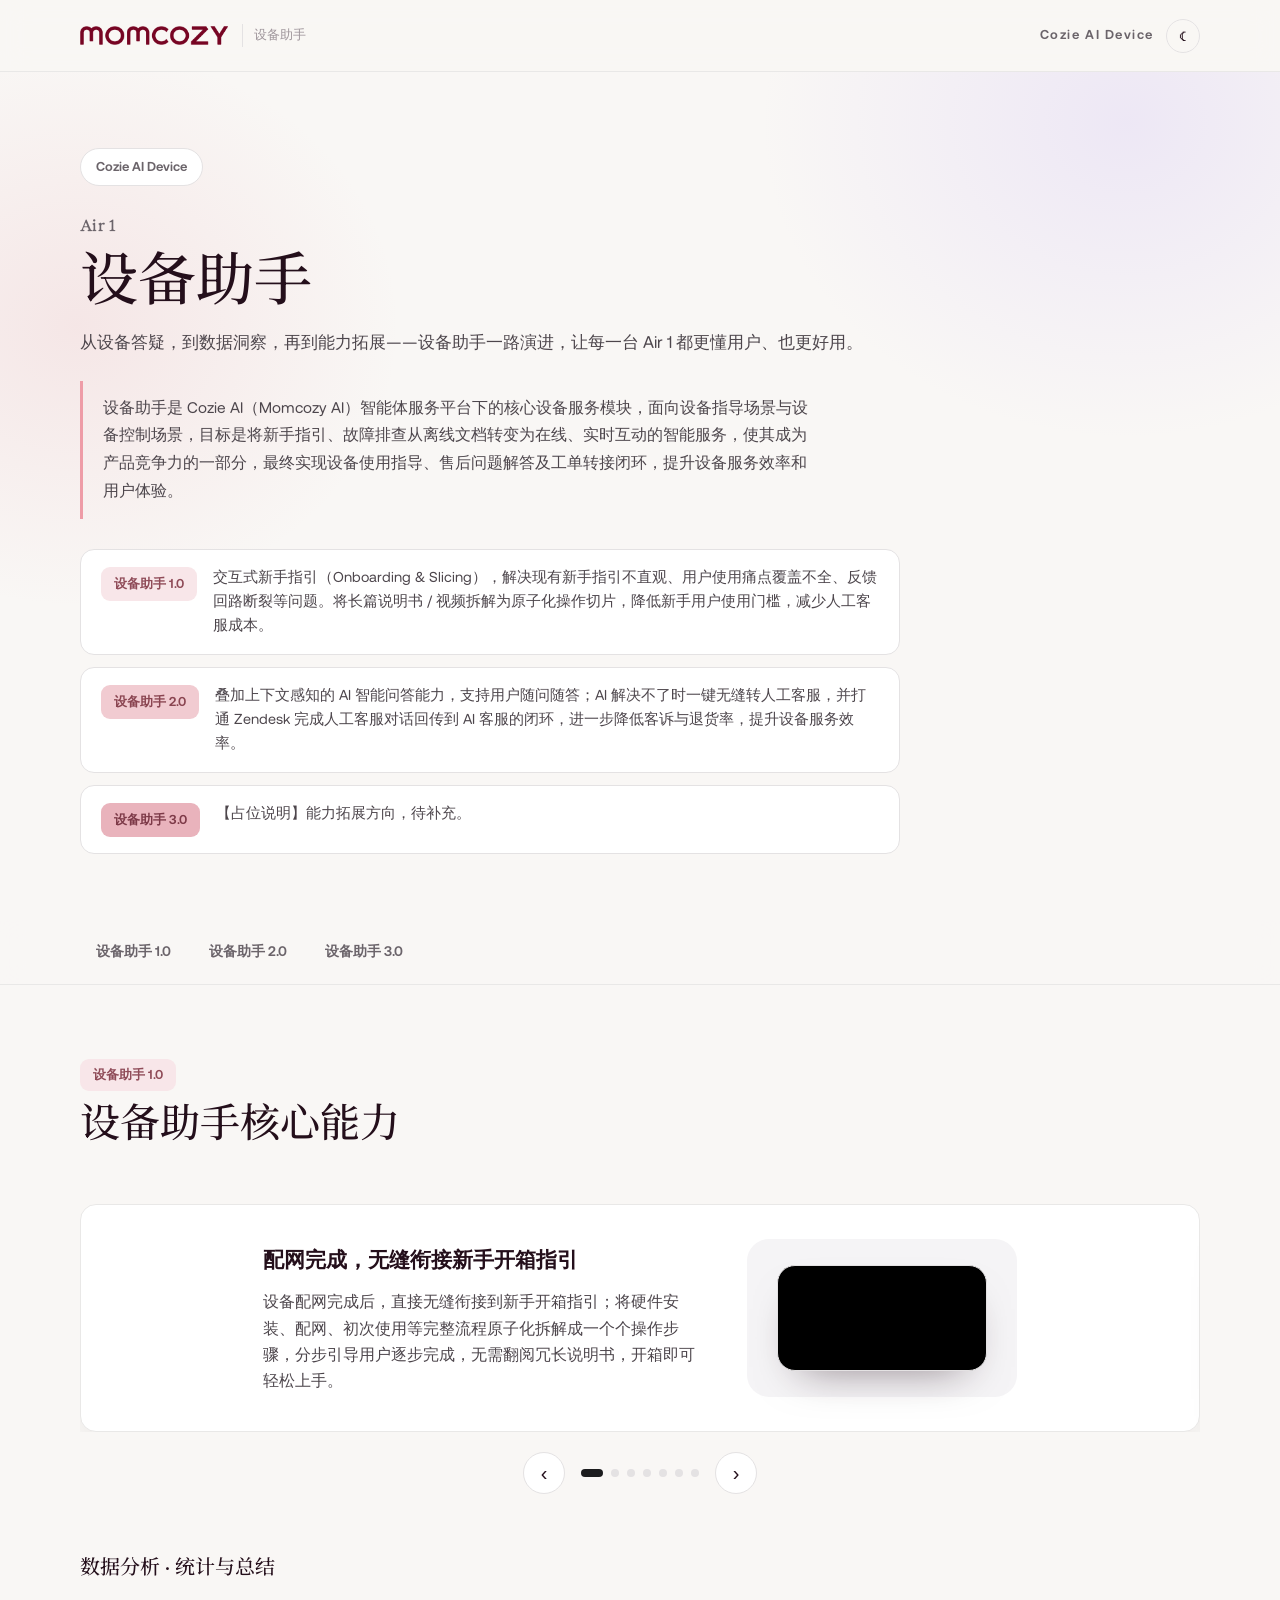
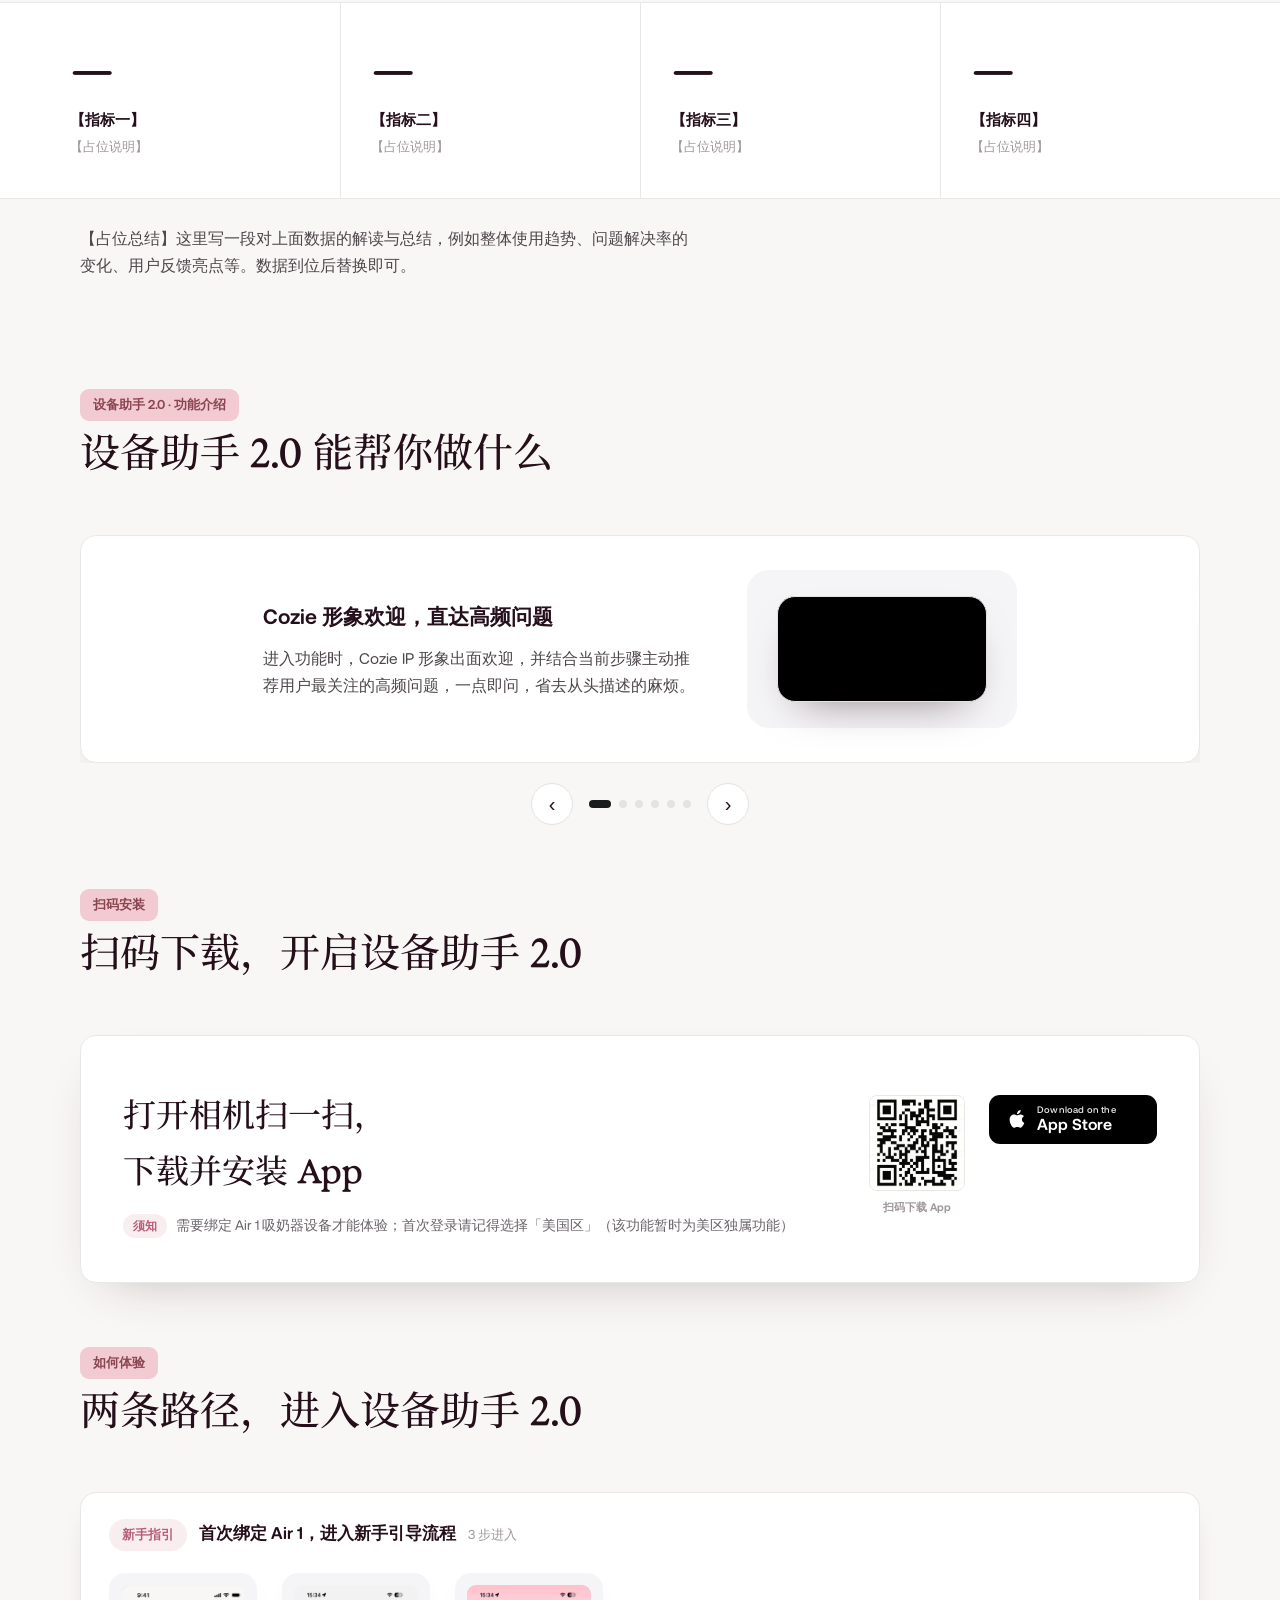
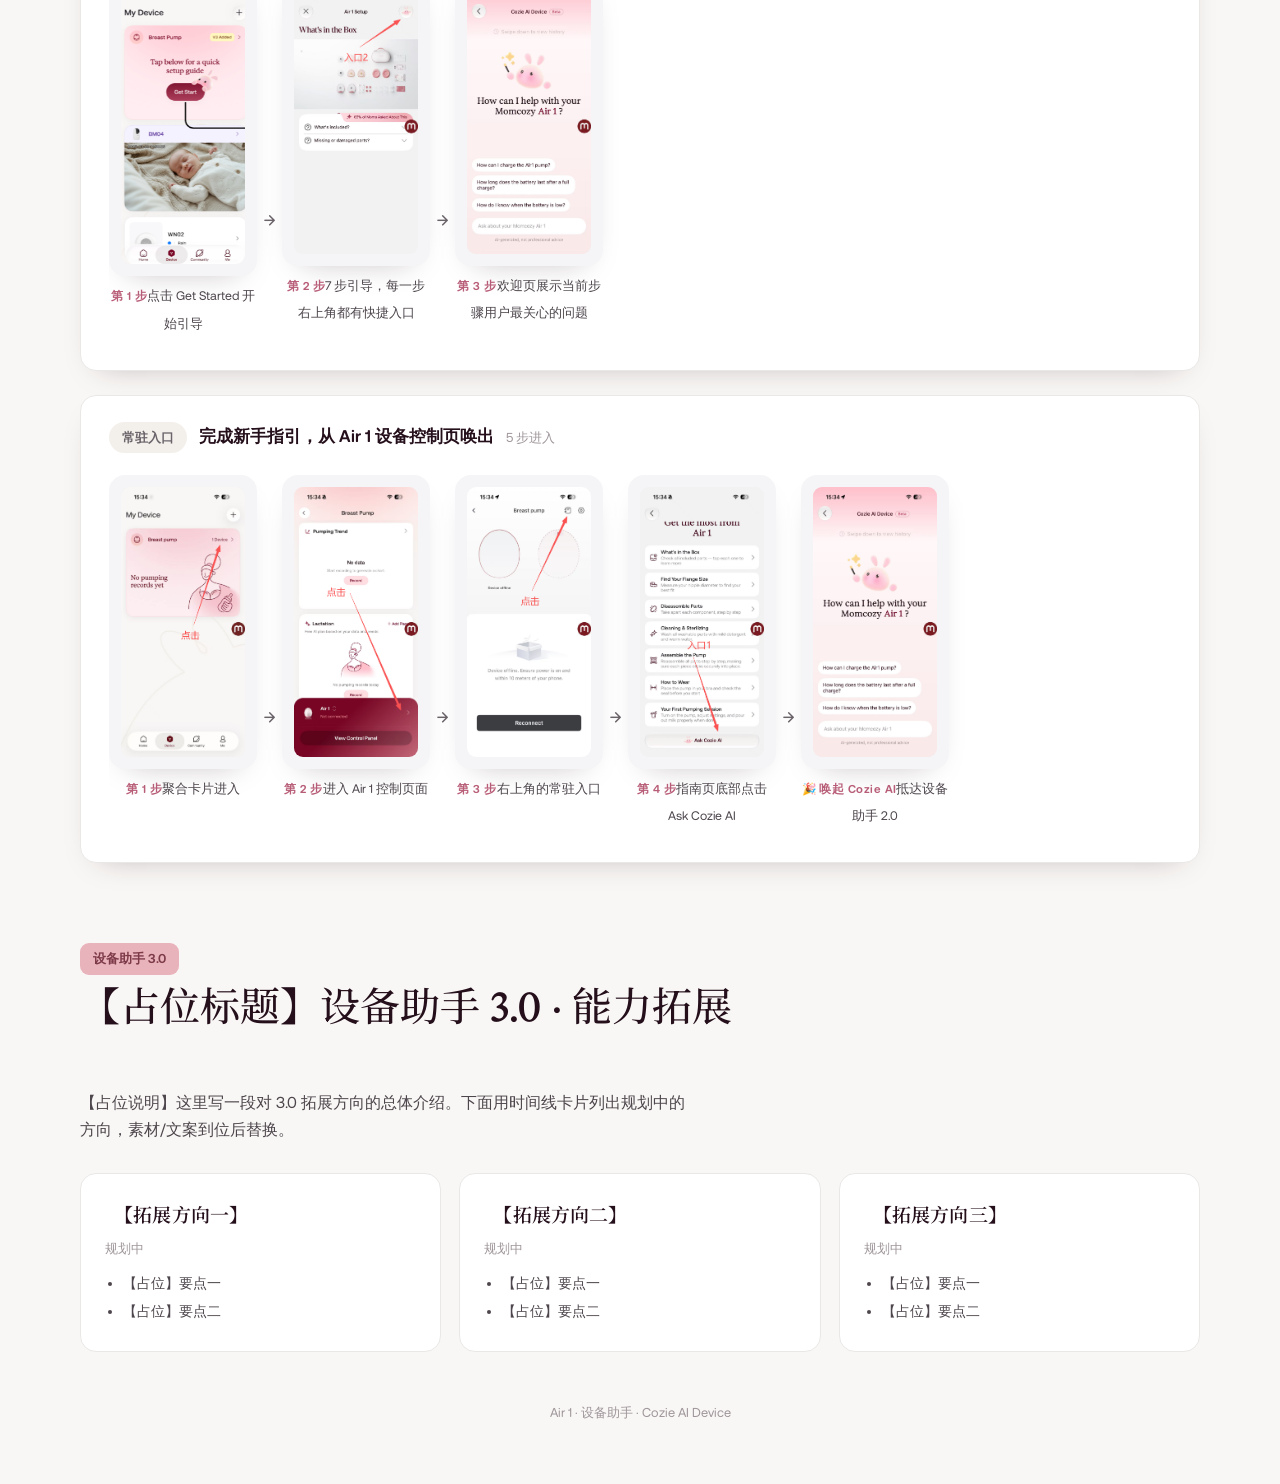
==== index.html @ 1a1f96cb "7step update" ====
<!DOCTYPE html>
<html lang="zh-CN" data-lang="zh" data-theme="light">
<head>
<meta charset="utf-8">
<meta name="viewport" content="width=device-width, initial-scale=1">
<title>Air 1 · 设备助手 | Cozie AI Device</title>
<link rel="preconnect" href="https://fonts.googleapis.com">
<link rel="preconnect" href="https://fonts.gstatic.com" crossorigin>
<link href="https://fonts.googleapis.com/css2?family=Noto+Serif+SC:wght@400;500;600&display=swap" rel="stylesheet">
<link rel="stylesheet" href="styles.css">
</head>
<body>
<div class="edit-toolbar">
  <button class="save-btn" id="editBtn" type="button"><span data-zh="编辑">编辑</span></button>
  <button class="save-btn danger" id="cancelBtn" type="button" style="display:none"><span data-zh="取消">取消</span></button>
  <button class="save-btn" id="saveBtn" type="button" style="display:none"><span data-zh="保存">保存</span></button>
</div>
<div class="edit-hint" id="editHint">点击任意文字即可编辑 · 回车确认 · 列表中回车新增一行 · 空行按退格删除 · Esc 撤销</div>
<div class="stage">

<header class="topbar">
  <div class="wrap">
    <div class="brand"><img class="logo" src="assets/images/logo.png" alt="Momcozy"><small>设备助手</small></div>
    <div class="tnav">
      <span class="mo">Cozie AI Device</span>
      <button class="icon-btn" id="themeBtn" onclick="toggleTheme()" aria-label="theme">☾</button>
    </div>
  </div>
</header>

<section class="hero" id="top">
  <div class="wrap">
    <span class="eyebrow">Cozie AI Device</span>
    <div class="month">Air 1</div>
    <h1>设备助手</h1>
    <p class="lede"><span class="line">从设备答疑，到数据洞察，再到能力拓展——设备助手一路演进，让每一台 Air 1 都更懂用户、也更好用。</span></p>
    <p class="hero-about">设备助手是 Cozie AI（Momcozy AI）智能体服务平台下的核心设备服务模块，面向设备指导场景与设备控制场景，目标是将新手指引、故障排查从离线文档转变为在线、实时互动的智能服务，使其成为产品竞争力的一部分，最终实现设备使用指导、售后问题解答及工单转接闭环，提升设备服务效率和用户体验。</p>
    <div class="ver-list">
      <a class="ver-item" href="#v1"><span class="ver-badge k-v1">设备助手 1.0</span><span class="ver-desc">交互式新手指引（Onboarding &amp; Slicing），解决现有新手指引不直观、用户使用痛点覆盖不全、反馈回路断裂等问题。将长篇说明书 / 视频拆解为原子化操作切片，降低新手用户使用门槛，减少人工客服成本。</span></a>
      <a class="ver-item" href="#v2"><span class="ver-badge k-v2">设备助手 2.0</span><span class="ver-desc">叠加上下文感知的 AI 智能问答能力，支持用户随问随答；AI 解决不了时一键无缝转人工客服，并打通 Zendesk 完成人工客服对话回传到 AI 客服的闭环，进一步降低客诉与退货率，提升设备服务效率。</span></a>
      <a class="ver-item" href="#v3"><span class="ver-badge k-v3">设备助手 3.0</span><span class="ver-desc">【占位说明】能力拓展方向，待补充。</span></a>
    </div>
  </div>
</section>

<nav class="jump" id="nav">
  <div class="wrap">
    <a href="#v1" class="active">设备助手 1.0</a>
    <a href="#v2">设备助手 2.0</a>
    <a href="#v3">设备助手 3.0</a>
  </div>
</nav>

<main id="highlights">

  <!-- ============================================================= -->
  <!-- ================  设备助手 1.0（占位·待补素材）  ============== -->
  <!-- ============================================================= -->
  <section class="section" id="v1">
    <div class="wrap">
      <div class="sec-head"><span class="kicker k-v1">设备助手 1.0</span><h2>设备助手核心能力</h2></div>

      <!-- 模块 1 · 功能介绍（视频轮播，结构同 2.0） -->
      <div class="swiper feat-swiper" id="v1-swiper">

        <div class="slide">
          <div class="slide-txt">
            <h3>配网完成，无缝衔接新手开箱指引</h3>
            <p>设备配网完成后，直接无缝衔接到新手开箱指引；将硬件安装、配网、初次使用等完整流程原子化拆解成一个个操作步骤，分步引导用户逐步完成，无需翻阅冗长说明书，开箱即可轻松上手。</p>
          </div>
          <div class="slide-img">
            <video class="shot" src="pic/clips/v1_00-08.mp4" autoplay muted loop playsinline preload="metadata"></video>
          </div>
        </div>

        <div class="slide">
          <div class="slide-txt">
            <h3>分步视频 / 卡片展示</h3>
            <p>每一个操作切片都配有对应的短视频演示与图文指引，用户可以边看边操作；同时切片内还会结合当前步骤主动提供高频问题 FAQ 建议与内容辅助，遇到疑问随时点开查看，无需退出流程重新搜索。</p>
          </div>
          <div class="slide-img">
            <video class="shot" src="pic/clips/v1_14-21.mp4" autoplay muted loop playsinline preload="metadata"></video>
          </div>
        </div>

        <div class="slide">
          <div class="slide-txt">
            <h3>内容切片化 · 大时间轴导航</h3>
            <p>把复杂的硬件安装、配网、初次使用流程拆解为一个个「原子化」操作切片，降低理解与操作门槛；配合顶部的大时间轴导航，步骤进度一目了然，用户可以随时回看上一步或直接跳转到任意步骤，学习节奏完全自主掌控。</p>
          </div>
          <div class="slide-img">
            <video class="shot" src="pic/clips/v1_22-32.mp4" autoplay muted loop playsinline preload="metadata"></video>
          </div>
        </div>

        <div class="slide">
          <div class="slide-txt">
            <h3>全屏播放，看得更舒心</h3>
            <p>关键操作步骤支持一键全屏播放，画面更大、细节更清晰，手部动作与按键位置都看得清清楚楚；沉浸式的观看方式更贴合用户的实际使用场景，跟着一步步做也更省心、更舒心。</p>
          </div>
          <div class="slide-img">
            <video class="shot" src="pic/clips/v1_35-43.mp4" autoplay muted loop playsinline preload="metadata"></video>
          </div>
        </div>

        <div class="slide">
          <div class="slide-txt">
            <h3>复杂步骤 Step by Step</h3>
            <p>面对组装、拆卸这类容易出错的复杂步骤，采用 step by step 的图片引导方式，把整个过程拆成一张张清晰的步骤图，一步一图逐步演示；用户照着做就能顺利完成，比纯文字或长视频更直观、也更不容易出错。</p>
          </div>
          <div class="slide-img">
            <video class="shot" src="pic/clips/v1_44-52.mp4" autoplay muted loop playsinline preload="metadata"></video>
          </div>
        </div>

        <div class="slide">
          <div class="slide-txt">
            <h3>无缝进入 App 生态</h3>
            <p>在引导流程的尾声，进一步介绍 App 内更多生态内容与功能亮点，并为用户铺好后续路径——完成新手指引后可无缝进入设备控制页与更完整的 App 生态体验，让设备使用与 App 服务自然衔接、持续延展。</p>
          </div>
          <div class="slide-img">
            <video class="shot" src="pic/clips/v1_1m04-09.mp4" autoplay muted loop playsinline preload="metadata"></video>
          </div>
        </div>

        <div class="slide">
          <div class="slide-txt">
            <h3>沉淀为常驻的设备问答入口</h3>
            <p>将一次性的新手指引沉淀为常驻的设备问答入口，照顾到数量占多数的存量用户——无论何时遇到设备使用问题，都能从常驻入口随时唤起；并且无缝衔接设备助手 2.0 的 AI 智能问答功能，实现从新手引导到日常答疑的自然过渡。</p>
          </div>
          <div class="slide-img">
            <video class="shot" src="pic/clips/v1_25-38.mp4" autoplay muted loop playsinline preload="metadata"></video>
          </div>
        </div>

      </div>

      <div class="swipe-nav">
        <button class="sbtn" type="button" onclick="swipeMove('v1-swiper',-1)" aria-label="上一个">‹</button>
        <div class="dots" id="v1-dots"></div>
        <button class="sbtn" type="button" onclick="swipeMove('v1-swiper',1)" aria-label="下一个">›</button>
      </div>
    </div>

    <!-- 模块 2 · 数据分析（统计与总结，数据待补） -->
    <div class="wrap"><h3 class="submod-title">数据分析 · 统计与总结</h3></div>
    <div class="stats">
      <div class="wrap">
        <div class="stat"><b>—</b><div class="l">【指标一】</div><div class="d">【占位说明】</div></div>
        <div class="stat"><b>—</b><div class="l">【指标二】</div><div class="d">【占位说明】</div></div>
        <div class="stat"><b>—</b><div class="l">【指标三】</div><div class="d">【占位说明】</div></div>
        <div class="stat"><b>—</b><div class="l">【指标四】</div><div class="d">【占位说明】</div></div>
      </div>
    </div>
    <div class="wrap"><p class="sec-sub submod-summary">【占位总结】这里写一段对上面数据的解读与总结，例如整体使用趋势、问题解决率的变化、用户反馈亮点等。数据到位后替换即可。</p></div>
  </section>

  <!-- ============================================================= -->
  <!-- ================  设备助手 2.0（现有内容·保留）  ============== -->
  <!-- ============================================================= -->
  <section class="section" id="v2">
    <div class="wrap">
      <div class="sec-head"><span class="kicker k-v2">设备助手 2.0 · 功能介绍</span><h2>设备助手 2.0 能帮你做什么</h2></div>

      <div class="swiper feat-swiper" id="feat-swiper">

        <div class="slide">
          <div class="slide-txt">
            <h3>Cozie 形象欢迎，直达高频问题</h3>
            <p>进入功能时，Cozie IP 形象出面欢迎，并结合当前步骤主动推荐用户最关注的高频问题，一点即问，省去从头描述的麻烦。</p>
          </div>
          <div class="slide-img">
            <video class="shot" src="pic/clips/v1_00-05.mp4" autoplay muted loop playsinline preload="metadata"></video>
          </div>
        </div>

        <div class="slide">
          <div class="slide-txt">
            <h3>流式回答，图文并茂</h3>
            <p>答案综合说明书、彩卡、客服 SOP 与 VOC 沉淀，逐字流式输出、边看边读；关键操作还会配上示意图片，理解更直观。</p>
          </div>
          <div class="slide-img">
            <video class="shot" src="pic/clips/v1_09-16.mp4" autoplay muted loop playsinline preload="metadata"></video>
          </div>
        </div>

        <div class="slide">
          <div class="slide-txt">
            <h3>AI 答不了，一键转人工</h3>
            <p>当 AI 无法给出满意答案，或用户想直接找真人时，在对话界面一键即可转接人工客服，无需退出重来，完整上下文一并带过去。</p>
          </div>
          <div class="slide-img">
            <video class="shot" src="pic/clips/v2_02-07.mp4" autoplay muted loop playsinline preload="metadata"></video>
          </div>
        </div>

        <div class="slide">
          <div class="slide-txt">
            <h3>24 小时人工，无缝对接 Zendesk</h3>
            <p>转人工后由 7×24 小时客服团队快速响应，并与现有 Zendesk 工单系统无缝打通、双向同步，对话记录不丢失、不用重复描述。</p>
          </div>
          <div class="slide-img">
            <video class="shot" src="pic/clips/v2_21-26.mp4" autoplay muted loop playsinline preload="metadata"></video>
          </div>
        </div>

        <div class="slide">
          <div class="slide-txt">
            <h3>多模态沟通，表达更省事</h3>
            <p>人工客服支持文字、图片等多模态的输入与输出，用户描述问题更方便，客服的解答也能以多种形式呈现，沟通更高效清晰。</p>
          </div>
          <div class="slide-img">
            <video class="shot" src="pic/clips/v2_1m10-16.mp4" autoplay muted loop playsinline preload="metadata"></video>
          </div>
        </div>

        <div class="slide">
          <div class="slide-txt">
            <h3>图片可放大切换，看得更清楚</h3>
            <p>对话里的图片支持点击放大和左右切换，细节看得清、多图查得快，遇到组装、清洁这类步骤时互动更直观清晰。</p>
          </div>
          <div class="slide-img">
            <video class="shot" src="pic/clips/v2_1m18-24.mp4" autoplay muted loop playsinline preload="metadata"></video>
          </div>
        </div>

      </div>

      <div class="swipe-nav">
        <button class="sbtn" type="button" onclick="swipeMove('feat-swiper',-1)" aria-label="上一个">‹</button>
        <div class="dots" id="feat-dots"></div>
        <button class="sbtn" type="button" onclick="swipeMove('feat-swiper',1)" aria-label="下一个">›</button>
      </div>
    </div>

    <!-- 2.0 子模块 · 扫码安装 -->
    <div class="wrap" style="margin-top:64px">
      <div class="sec-head"><span class="kicker k-v2">扫码安装</span><h2>扫码下载，开启设备助手 2.0</h2></div>
      <div class="closing-card">
        <div class="cc-left">
          <h2>打开相机扫一扫，<br>下载并安装 App</h2>
          <p class="install-note"><span class="install-note-tag">须知</span>需要绑定 Air 1 吸奶器设备才能体验；首次登录请记得选择「美国区」（该功能暂时为美区独属功能）</p>
        </div>
        <div class="cc-right">
          <div class="qr-wrap"><img src="pic/QR.jpg" alt="扫码下载 App"><div class="qr-cap">扫码下载 App</div></div>
          <div class="badges">
            <a class="badge" href="https://apps.apple.com/app/Momcozy/id6473000053" target="_blank" rel="noopener"><svg width="20" height="20" viewBox="0 0 384 512" fill="#fff"><path d="M318.7 268c-.2-36.7 16.4-64.4 50-84.8-18.8-26.9-47.2-41.7-84.7-44.6-35.5-2.8-74.3 20.7-88.5 20.7-15 0-49.4-19.7-76.4-19.7C63.3 141 3.1 184.6 3.1 273.7c0 26.3 4.8 53.5 14.4 81.5 12.8 36.8 59 127 107.2 125.5 25.2-.6 43-17.9 75.8-17.9 31.8 0 48.3 17.9 76.4 17.9 48.6-.7 90.4-82.5 102.6-119.4-65.2-30.7-61-90-61-93.3zm-56.6-172.3c27.3-32.4 24.8-61.9 24-72.5-24.1 1.4-52 16.4-67.9 34.9-17.5 19.8-27.8 44.3-25.6 71.9 26.1 2 49.9-11.4 69.5-34.3z"></path></svg><span><small>Download on the</small><b>App Store</b></span></a>
          </div>
        </div>
      </div>
    </div>

    <!-- 2.0 子模块 · 如何体验 -->
    <div class="wrap" style="margin-top:64px">
      <div class="sec-head"><span class="kicker k-v2">如何体验</span><h2>两条路径，进入设备助手 2.0</h2></div>

      <div class="pathways">

        <div class="pathway">
          <div class="pathway-head">
            <span class="pathway-tag">新手指引</span>
            <h3>首次绑定 Air 1，进入新手引导流程</h3>
            <span class="pw-sub">3 步进入</span>
          </div>
          <div class="pathflow">
            <div class="pstep"><span class="pshot-mat"><img class="pshot" src="pic/step0.png" alt="第1步" loading="lazy"></span><span class="pnum">第 1 步</span><span class="pcap">点击 Get Started 开始引导</span></div>
            <span class="parrow">→</span>
            <div class="pstep"><span class="pshot-mat"><img class="pshot" src="pic/entrance2-2.png" alt="第2步" loading="lazy"></span><span class="pnum">第 2 步</span><span class="pcap">7 步引导，每一步右上角都有快捷入口</span></div>
            <span class="parrow">→</span>
            <div class="pstep"><span class="pshot-mat"><img class="pshot" src="pic/welcome1.jpg" alt="第3步" loading="lazy"></span><span class="pnum">第 3 步</span><span class="pcap">欢迎页展示当前步骤用户最关心的问题</span></div>
          </div>
        </div>

        <div class="pathway">
          <div class="pathway-head">
            <span class="pathway-tag full">常驻入口</span>
            <h3>完成新手指引，从 Air 1 设备控制页唤出</h3>
            <span class="pw-sub">5 步进入</span>
          </div>
          <div class="pathflow">
            <div class="pstep"><span class="pshot-mat"><img class="pshot" src="pic/step1.png" alt="聚合卡片进入" loading="lazy"></span><span class="pnum">第 1 步</span><span class="pcap">聚合卡片进入</span></div>
            <span class="parrow">→</span>
            <div class="pstep"><span class="pshot-mat"><img class="pshot" src="pic/step2.png" alt="进入 Air 1 控制页面" loading="lazy"></span><span class="pnum">第 2 步</span><span class="pcap">进入 Air 1 控制页面</span></div>
            <span class="parrow">→</span>
            <div class="pstep"><span class="pshot-mat"><img class="pshot" src="pic/step3.png" alt="右上角的常驻入口" loading="lazy"></span><span class="pnum">第 3 步</span><span class="pcap">右上角的常驻入口</span></div>
            <span class="parrow">→</span>
            <div class="pstep"><span class="pshot-mat"><img class="pshot" src="pic/entrance1.png" alt="点击 Ask Cozie AI" loading="lazy"></span><span class="pnum">第 4 步</span><span class="pcap">指南页底部点击 Ask Cozie AI</span></div>
            <span class="parrow">→</span>
            <div class="pstep"><span class="pshot-mat"><img class="pshot" src="pic/welcome1.jpg" alt="唤起 Cozie AI" loading="lazy"></span><span class="pnum">🎉 唤起 Cozie AI</span><span class="pcap">抵达设备助手 2.0</span></div>
          </div>
        </div>

      </div>
    </div>
  </section>

  <!-- ============================================================= -->
  <!-- ================  设备助手 3.0（拓展·占位结构）  ============== -->
  <!-- ============================================================= -->
  <section class="section" id="v3">
    <div class="wrap">
      <div class="sec-head"><span class="kicker k-v3">设备助手 3.0</span><h2>【占位标题】设备助手 3.0 · 能力拓展</h2></div>
      <p class="sec-sub">【占位说明】这里写一段对 3.0 拓展方向的总体介绍。下面用时间线卡片列出规划中的方向，素材/文案到位后替换。</p>

      <div class="timeline">
        <div class="rel">
          <div class="tag">【拓展方向一】</div>
          <div class="when">规划中</div>
          <ul>
            <li>【占位】要点一</li>
            <li>【占位】要点二</li>
          </ul>
        </div>
        <div class="rel">
          <div class="tag">【拓展方向二】</div>
          <div class="when">规划中</div>
          <ul>
            <li>【占位】要点一</li>
            <li>【占位】要点二</li>
          </ul>
        </div>
        <div class="rel">
          <div class="tag">【拓展方向三】</div>
          <div class="when">规划中</div>
          <ul>
            <li>【占位】要点一</li>
            <li>【占位】要点二</li>
          </ul>
        </div>
      </div>
    </div>
  </section>

</main>

<footer><span>Air 1 · 设备助手 · Cozie AI Device</span></footer>

</div>
<script src="script.js"></script>
</body>
</html>
---- styles.css ----
@font-face{font-family:'Exposure[-10]';font-style:normal;font-weight:300 700;font-display:swap;src:url('assets/fonts/Exposure.otf') format('opentype');}




  @font-face{font-family:'Aeonik Soft Pro';font-style:normal;font-weight:300;font-display:swap;src:url('assets/fonts/AeonikSoftPro-Light.otf') format('opentype')}
  @font-face{font-family:'Aeonik Soft Pro';font-style:normal;font-weight:400;font-display:swap;src:url('assets/fonts/AeonikSoftPro-Regular.otf') format('opentype')}
  @font-face{font-family:'Aeonik Soft Pro';font-style:normal;font-weight:500;font-display:swap;src:url('assets/fonts/AeonikSoftPro-Medium.otf') format('opentype')}
  @font-face{font-family:'Aeonik Soft Pro';font-style:normal;font-weight:600;font-display:swap;src:url('assets/fonts/AeonikSoftPro-SemiBold.otf') format('opentype')}

  :root{
    --bg:#f9f7f5; --surface:#ffffff; --tint:#f3f0ec; --rose-tint:#f8eef0;
    --ink:#240f1b; --ink-2:#1c1c1e; --muted:#9f969b; --muted-2:#6b646a; --body:#4d464c;
    --line:#e9e8e7; --line-2:#e4e2e3;
    --rose:#ee9ca7; --lavender:#c8bdff; --green:#b7e5ba; --gold:#f0cb58;
    --dark:#1c1c1e; --on-dark:#f7f3f6; --on-dark-2:#938e93;
    --radius:16px; --radius-sm:10px;
    --shadow:0 20px 50px -28px rgba(36,15,27,.30);
    --shadow-sm:0 12px 30px -20px rgba(36,15,27,.35);
    --maxw:1200px;
    --font-brand:"Exposure[-10]","Noto Serif SC",Georgia,"Songti SC","Source Han Serif SC",serif;
    --font-sans:"Aeonik Soft Pro",-apple-system,system-ui,"Segoe UI","PingFang SC","Hiragino Sans GB","Microsoft YaHei",sans-serif;
    --serif:var(--font-brand);
    --sans:var(--font-sans);
  }
  *{box-sizing:border-box}
  html{scroll-behavior:smooth;scroll-padding-top:120px}
  html.lang-switching{overflow-anchor:none}
  @media (prefers-reduced-motion:reduce){html{scroll-behavior:auto}}
  body{margin:0;font-family:var(--sans);color:var(--ink);background:var(--bg);
       line-height:1.7;-webkit-font-smoothing:antialiased;font-size:16px}
  a{color:inherit;text-decoration:none}
  .wrap{max-width:var(--maxw);margin:0 auto;padding:0 40px}
  .serif{font-family:var(--serif);font-weight:500;letter-spacing:0}
  .month-kern{letter-spacing:.035em}

  /* topbar */
  .topbar{position:sticky;top:0;z-index:60;height:72px;display:flex;align-items:center;
    background:rgba(249,247,245,.82);backdrop-filter:saturate(1.2) blur(14px);border-bottom:1px solid var(--line)}
  .topbar .wrap{display:flex;align-items:center;justify-content:space-between;width:100%}
  .brand{font-family:var(--serif);font-weight:600;font-size:22px;letter-spacing:0;display:flex;align-items:center;gap:11px}
  .brand .dot{width:9px;height:9px;border-radius:50%;background:var(--rose)}
  .brand .logo{height:19px;width:auto;display:block}
  :root[data-theme="dark"] .brand .logo{filter:brightness(0) invert(1)}
  .brand small{font-family:var(--sans);font-weight:500;font-size:13px;color:var(--muted);
    padding-left:11px;margin-left:3px;border-left:1px solid var(--line-2)}
  .topbar .mo{font-size:13px;font-weight:600;color:var(--muted-2);letter-spacing:.14em}

  /* hero */
  .hero{position:relative;overflow:hidden;
    background:
      radial-gradient(46% 60% at 88% 6%, rgba(190,169,245,.20), transparent 62%),
      radial-gradient(42% 55% at 6% 30%, rgba(229,163,171,.20), transparent 60%),
      var(--bg);}
  .hero .wrap{padding:76px 40px 66px}
  .eyebrow{display:inline-flex;align-items:center;gap:8px;font-size:13px;font-weight:600;
    color:var(--muted-2);background:var(--surface);border:1px solid var(--line-2);padding:7px 15px;border-radius:999px}
  .month{font-family:var(--serif);font-size:16px;color:var(--muted-2);margin:26px 0 10px;letter-spacing:.02em}
  .hero h1{font-family:var(--serif);font-weight:500;font-size:clamp(36px,6vw,58px);line-height:1.08;
    letter-spacing:0;margin:0;color:var(--ink)}
  .hero .sub{font-size:clamp(18px,2.3vw,22px);font-weight:600;margin:18px 0 0;color:var(--ink)}
  .hero p.lede{max-width:64ch;color:var(--body);font-size:17px;margin:16px 0 0}
  .hero p.lede span{word-break:keep-all;overflow-wrap:normal}
  .hero p.lede .line{display:block}
  @media (min-width:641px){:root[data-lang="zh"] .hero p.lede .line{white-space:nowrap}}
  .hero .note{color:var(--muted);font-size:14px;margin:10px 0 0}
  .cta-row{display:flex;flex-wrap:wrap;gap:12px;margin-top:30px}
  .btn{display:inline-flex;align-items:center;gap:8px;padding:13px 24px;border-radius:999px;
    font-weight:600;font-size:15px;border:1px solid transparent;transition:transform .16s cubic-bezier(.16,1,.3,1),box-shadow .16s,background .16s}
  .btn:active{transform:translateY(1px)}
  .btn-primary{background:var(--ink-2);color:#fff}
  .btn-primary:hover{background:#000}
  .btn-ghost{background:var(--surface);border-color:var(--line-2);color:var(--ink)}
  .btn-ghost:hover{border-color:var(--ink)}
  .chips-ver{display:flex;gap:10px;margin-top:32px;flex-wrap:wrap}
  .ver{display:inline-flex;align-items:center;gap:8px;font-size:13px;font-weight:600;color:var(--ink);
    background:var(--surface);border:1px solid var(--line-2);border-radius:10px;padding:8px 14px}
  .ver::before{content:"";width:6px;height:6px;border-radius:50%;background:var(--rose)}

  /* stats — on cream, editorial serif numbers */
  .stats{border-top:1px solid var(--line);border-bottom:1px solid var(--line);background:var(--surface)}
  .stats .wrap{display:grid;grid-template-columns:repeat(4,1fr);padding:0}
  .stat{padding:40px 30px}
  .stat + .stat{border-left:1px solid var(--line)}
  .stat b{font-family:var(--serif);font-weight:500;font-size:52px;line-height:1;letter-spacing:0;color:var(--ink);display:block}
  .stat .l{font-weight:600;font-size:15px;margin-top:12px}
  .stat .d{color:var(--muted);font-size:13px;margin-top:3px}

  /* jump nav */
  .jump{position:sticky;top:72px;z-index:50;background:rgba(249,247,245,.9);
    backdrop-filter:blur(12px);border-bottom:1px solid var(--line)}
  .jump .wrap{display:flex;gap:6px;overflow-x:auto;padding:12px 40px;scrollbar-width:none}
  .jump .wrap::-webkit-scrollbar{display:none}
  .jump a{white-space:nowrap;font-size:14px;font-weight:600;color:var(--muted-2);padding:8px 16px;
    border-radius:999px;transition:.16s}
  .jump a:hover{color:var(--ink)}
  .jump a.active{color:#fff;background:var(--ink-2)}

  /* sections */
  .section{padding:74px 0 6px;scroll-margin-top:120px}
  #highlights{scroll-margin-top:120px}
  .sec-head{display:flex;flex-direction:column;align-items:flex-start;gap:10px;margin-bottom:58px}
  .kicker{font-size:13px;font-weight:600;padding:5px 13px;border-radius:9px;color:var(--ink-2)}
  .k-iot{background:var(--lavender)} .k-ai{background:var(--rose)}
  .k-com{background:var(--green)} .k-biz{background:var(--gold)}
  .k-opt{background:var(--gold)}
  .k-plat{background:#e6e1dd;color:var(--muted-2)}
  .sec-head h2{font-family:var(--serif);font-weight:500;font-size:clamp(27px,3.6vw,40px);
    letter-spacing:0;margin:0;line-height:1.14}
  .sec-sub{color:var(--body);font-size:16px;margin:6px 0 30px;max-width:62ch}
  @media (max-width:640px){.sec-head{margin-bottom:38px}}

  /* cards — masonry */
  .cards{column-count:2;column-gap:20px}
  .cards.stack{column-count:1}
  .card{background:var(--surface);border:1px solid var(--line);border-radius:var(--radius);
    padding:26px;box-shadow:var(--shadow);break-inside:avoid;margin:0 0 20px}
  .card h3{margin:0;font-size:18px;font-weight:600;letter-spacing:0;color:var(--ink)}
  .card p{margin:9px 0 0;color:var(--body);font-size:14.5px;line-height:1.66}
  .feature-img{margin:0 0 18px;border-radius:14px;overflow:hidden;border:1px solid var(--line-2);background:var(--rose-tint);box-shadow:var(--shadow-sm)}
  .feature-img img{display:block;width:100%;max-height:460px;object-fit:cover;object-position:top center}
  .feature-img.wide img{max-height:360px}
  .ftext .feature-img{margin:-2px 0 16px}
  .card.with-shot{display:flex;gap:18px;align-items:center}
  .card.with-shot .txt{flex:1;min-width:0}
  .shot{border-radius:12px;border:1px solid var(--line-2);box-shadow:var(--shadow-sm);background:transparent;display:block}
  .with-shot .shot{width:132px;max-height:290px;height:auto;flex:none}
  .shot-row{display:flex;gap:12px;flex-wrap:wrap;margin-top:16px}
  .shot-row .shot{width:136px}
  .shot-grid{display:flex;gap:12px;flex-wrap:wrap;margin-top:16px}
  .shot-grid .shot{width:130px}
  .cards.stack .shot-grid .shot,.cards.stack .shot-row .shot{width:152px}
  .chip-country{display:inline-block;font-size:12.5px;font-weight:600;color:var(--ink-2);
    background:rgba(132,201,166,.24);border:1px solid rgba(132,201,166,.5);border-radius:8px;padding:5px 11px;margin:5px 7px 0 0}
  .flag-line{margin-top:15px}

  /* grid rows + carousel (Aug layout) */
  .grid3{display:grid;grid-template-columns:repeat(3,1fr);gap:20px}

  /* framed box with three product cards (from provided design) */
  .devbox{padding:0}
  .devbox-title{margin:0 0 22px;font-size:22px;font-weight:600;letter-spacing:0;color:var(--ink)}
  .devbox-grid{display:grid;grid-template-columns:repeat(3,1fr);gap:18px}
  .devbox-item{background:var(--surface);border:1px solid var(--line);border-radius:18px;padding:20px 20px 24px;text-align:center}
  .devbox-shot{background:var(--devshot,#fff);border:1px solid var(--line);border-radius:14px;height:158px;display:flex;align-items:center;justify-content:center;padding:14px;margin-bottom:16px}
  .devbox-shot img{max-width:100%;max-height:100%;object-fit:contain;display:block;border:none;box-shadow:none}
  .devbox-item h4{margin:0;font-size:19px;font-weight:600;letter-spacing:0;color:var(--ink);line-height:1.3}
  .devbox-badge{display:inline-block;margin:9px 0 0;padding:3px 12px;border-radius:999px;font-size:12px;font-weight:600;background:rgba(229,163,171,.20);color:#d1748b}
  .devbox-item p{margin:12px 0 0;font-size:13.5px;line-height:1.66;color:var(--body)}
  @media (max-width:820px){
    .devbox-grid{grid-template-columns:1fr;gap:14px}
  }
  .grid2{display:grid;grid-template-columns:repeat(2,1fr);gap:20px;margin-top:20px}
  .grid1{margin-top:20px}
  .grid3 .card,.grid2 .card,.grid1 .card{margin:0}
  @media (max-width:860px){.grid3,.grid2{grid-template-columns:1fr}}
  .swiper{display:flex;overflow-x:auto;scroll-snap-type:x mandatory;gap:20px;scroll-behavior:smooth;scrollbar-width:none;-webkit-overflow-scrolling:touch}
  .swiper::-webkit-scrollbar{display:none}
  .slide{flex:0 0 100%;scroll-snap-align:center;background:var(--surface);border:1px solid var(--line);
    border-radius:var(--radius);box-shadow:var(--shadow);padding:34px 36px;display:grid;
    grid-template-columns:1fr auto;gap:36px;align-items:center}
  .slide-txt h3{margin:0;font-size:21px;font-weight:600;letter-spacing:0;color:var(--ink)}
  .slide-txt p{margin:12px 0 0;color:var(--body);font-size:15.5px;line-height:1.7;max-width:48ch}
  .slide-img{display:flex;justify-content:center}
  .slide-img .shot{width:188px;max-height:400px;border-radius:14px}
  @media (max-width:760px){.slide{grid-template-columns:1fr;gap:22px;padding:26px 24px}.slide-img .shot{width:172px}}
  .swipe-nav{display:flex;align-items:center;justify-content:center;gap:16px;margin-top:20px}
  .sbtn{width:42px;height:42px;border-radius:50%;border:1px solid var(--line-2);background:var(--surface);
    color:var(--ink);font-size:20px;line-height:1;cursor:pointer;display:flex;align-items:center;justify-content:center;transition:.15s}
  .sbtn:hover{border-color:var(--ink);box-shadow:var(--shadow-sm)}
  .dots{display:flex;gap:8px}
  .dots i{width:8px;height:8px;border-radius:50%;background:var(--line-2);display:block;cursor:pointer;transition:.15s}
  .dots i.on{background:var(--ink-2);width:22px;border-radius:5px}

  /* dark mode + top controls */
  :root[data-theme="dark"]{ --bg:#000000; --surface:#1c1c1e; --tint:#1e1c1e; --rose-tint:#241a1f;
    --ink:#f7f3f6; --ink-2:#f7f3f6; --muted:#938e93; --muted-2:#a29ca2; --body:#c9c3c9;
    --line:#2e2c2e; --line-2:#3c3a3c; }
  :root[data-theme="dark"]{ --zz-media:#26232a; --zz-desc:#b5afb5; --zz-plat-bg:#2c2930; --devshot:#e8e5ea; }
  :root[data-theme="dark"] .topbar{background:rgba(0,0,0,.82)}
  :root[data-theme="dark"] .jump{background:rgba(0,0,0,.9)}
  :root[data-theme="dark"] .hero{background:var(--bg)}
  :root[data-theme="dark"] .platform-dark{background:var(--bg)}
  :root[data-theme="dark"] .pgrid{background:var(--surface);border-color:var(--line);box-shadow:none}
  :root[data-theme="dark"] .pcard{background:transparent;border-color:var(--line)}
  :root[data-theme="dark"] .pcard + .pcard{border-top-color:var(--line)}
  :root[data-theme="dark"] .btn-primary{background:#f7f3f6;color:#1c1c1e}
  :root[data-theme="dark"] .btn-primary:hover{background:#fff}
  :root[data-theme="dark"] .jump a.active{background:#f7f3f6;color:#1c1c1e}
  :root[data-theme="dark"] .dots i.on{background:#f7f3f6}
  body{transition:background .3s,color .3s}
  .tnav{display:flex;align-items:center;gap:10px}
  .tnav .mo{font-size:13px;font-weight:600;color:var(--muted-2);letter-spacing:.12em;margin-right:2px}
  .seg{display:inline-flex;border:1px solid var(--line-2);border-radius:999px;overflow:hidden}
  .seg button{border:0;background:transparent;font:inherit;font-size:12.5px;font-weight:600;color:var(--muted-2);padding:6px 12px;cursor:pointer}
  .seg button.on{background:var(--ink-2);color:#fff}
  :root[data-theme="dark"] .seg button.on{background:#f7f3f6;color:#1c1c1e}
  .icon-btn{border:1px solid var(--line-2);background:transparent;width:34px;height:34px;border-radius:999px;cursor:pointer;color:var(--ink);display:inline-flex;align-items:center;justify-content:center;font-size:15px}
  .icon-btn:hover{border-color:var(--ink)}
  @media (max-width:560px){.tnav .mo{display:none}}

  /* format A: big-image card + text cards */
  .fgroup{display:grid;grid-template-columns:1fr 1fr;gap:20px}
  .fgroup + .grid2,.grid2 + .fgroup,.fgroup + .fgroup,.fgroup + .zzlist,.zzlist + .fgroup,.grid3 + .zzlist,.devbox + .zzlist{margin-top:36px}
  .fbig{background:var(--surface);border:1px solid var(--line);border-radius:var(--radius);box-shadow:var(--shadow);padding:26px 28px;display:flex;flex-direction:column}
  .fbig-shot{display:flex;justify-content:center;background:var(--tint);border-radius:12px;padding:24px 0;margin-bottom:22px}
  .fbig-shot .shot{width:186px;max-height:380px;border-radius:12px}
  .fbig-shot.two{gap:14px;padding:22px 14px}
  .fbig-shot.two .shot{width:150px}
  .fbig h3{margin:0;font-size:19px;font-weight:600;letter-spacing:0;color:var(--ink)}
  .fbig p{margin:9px 0 0;color:var(--body);font-size:14.5px;line-height:1.66}
  .fcol{display:flex;flex-direction:column;gap:20px}
  .ftext{background:var(--surface);border:1px solid var(--line);border-radius:var(--radius);box-shadow:var(--shadow);padding:24px 26px;flex:1;display:flex;flex-direction:column}
  .fcheck{display:inline-flex;align-items:center;justify-content:center;width:26px;height:26px;border-radius:50%;border:1px solid var(--line-2);color:var(--muted-2);font-size:12px;margin-bottom:13px}
  .ftext h3{margin:0;font-size:18px;font-weight:600;letter-spacing:0;color:var(--ink)}
  .ftext p{margin:9px 0 0;color:var(--body);font-size:14.5px;line-height:1.64}
  @media (max-width:860px){.fgroup{grid-template-columns:1fr}}

  /* sleep: unified left-right image feature cards */
  .sleep-showcase{display:flex;flex-direction:column;gap:18px}
  .sleep-feature-list{display:flex;flex-direction:column;gap:18px}
  .sleep-feature-card{display:grid;grid-template-columns:.92fr 1.08fr;gap:42px;align-items:center;
    background:var(--surface);border:1px solid var(--line);border-radius:22px;
    box-shadow:0 18px 44px -34px rgba(36,15,27,.28);padding:42px 36px}
  .sleep-feature-card.is-reversed{grid-template-columns:1.08fr .92fr}
  .sleep-feature-card.is-reversed .sleep-feature-media{order:2}
  .sleep-feature-card.is-reversed .sleep-feature-text{order:1}
  .sleep-feature-text h3{font-family:var(--serif);font-size:clamp(22px,2.4vw,30px);font-weight:600;
    letter-spacing:0;line-height:1.18;margin:18px 0 0;color:var(--ink);max-width:26ch}
  #sleep .sleep-feature-card:nth-child(2) .sleep-feature-text h3{font-family:var(--sans)}
  .sleep-feature-text h3 .title-line{display:block}
  @media (min-width:901px){:root[data-lang="zh"] .sleep-feature-text h3.single-line-title{max-width:none;white-space:nowrap}}
  .sleep-feature-text p{margin:16px 0 0;color:var(--body);font-size:15px;line-height:1.72;max-width:52ch}
  .sleep-feature-media{background:#f7f5f6;border-radius:16px;display:flex;align-items:center;justify-content:center;
    min-height:312px;padding:14px;overflow:hidden}
  .sleep-feature-media img{display:block;width:100%;max-width:340px;height:auto;border-radius:12px}
  .sleep-feature-media img.sleep-screenshot{width:auto;max-width:min(100%,300px);height:auto;max-height:390px;object-fit:contain;border-radius:12px;box-shadow:0 14px 28px -22px rgba(36,15,27,.34)}
  .sleep-image-placeholder{position:relative;width:min(220px,70%);aspect-ratio:9/16;border-radius:28px;background:linear-gradient(180deg,#fff 0%,#f0ecef 100%);
    box-shadow:0 24px 38px -30px rgba(36,15,27,.45),inset 0 0 0 1px rgba(36,15,27,.08)}
  .sleep-image-placeholder:before{content:"";position:absolute;left:50%;top:14px;width:46px;height:5px;border-radius:999px;background:rgba(36,15,27,.15);transform:translateX(-50%)}
  .sleep-image-placeholder:after{content:"";position:absolute;left:18px;right:18px;top:52px;bottom:48px;border-radius:18px;background:linear-gradient(180deg,rgba(238,156,167,.22),rgba(200,189,255,.14) 48%,rgba(255,255,255,.75));border:1px solid rgba(36,15,27,.06)}
  :root[data-theme="dark"] .sleep-feature-media{background:#26232a}
  :root[data-theme="dark"] .sleep-image-placeholder{background:linear-gradient(180deg,#34303a 0%,#24212a 100%);box-shadow:inset 0 0 0 1px rgba(255,255,255,.08)}
  :root[data-theme="dark"] .sleep-image-placeholder:after{background:linear-gradient(180deg,rgba(238,156,167,.18),rgba(200,189,255,.12) 48%,rgba(255,255,255,.04));border-color:rgba(255,255,255,.06)}
  @media (max-width:900px){
    .sleep-feature-card,.sleep-feature-card.is-reversed{grid-template-columns:1fr;gap:24px;padding:30px 24px}
    .sleep-feature-card.is-reversed .sleep-feature-media,.sleep-feature-card.is-reversed .sleep-feature-text{order:initial}
    .sleep-feature-media{order:-1;min-height:280px}
    .sleep-feature-text h3{font-size:22px;max-width:none}
  }
  /* tags */
  .ftags{display:flex;flex-wrap:wrap;gap:7px;margin-top:15px}
  .tag{font-size:11.5px;font-weight:600;padding:4px 9px;border-radius:7px;letter-spacing:.01em}
  .tag-ver{background:var(--tint);color:var(--muted-2);border:1px solid var(--line-2)}
  .tag-plat{background:transparent;color:var(--muted-2);border:1px solid var(--line-2)}
  .tag-dev{background:rgba(190,169,245,.18);color:var(--ink);border:1px solid transparent}

  /* wellness: country expansion map card */
  .wellness-map{display:grid;grid-template-columns:1.35fr .78fr;overflow:hidden;background:var(--surface);
    border:1px solid var(--line);border-radius:22px;box-shadow:0 18px 44px -34px rgba(36,15,27,.28)}
  .wellness-copy{padding:56px 48px 48px}
  .wellness-copy h3{font-family:var(--serif);font-size:26px;line-height:1.28;margin:26px 0 18px;color:var(--ink)}
  .wellness-copy p{max-width:58ch;margin:0;color:var(--body);font-size:15px;line-height:1.78}
  .region-list{border-top:1px solid var(--line);margin-top:34px;padding-top:28px;display:flex;flex-direction:column;gap:20px}
  .region-row{display:grid;grid-template-columns:116px 1fr;gap:14px;align-items:start}
  .region-name{font-weight:600;color:#ca625b;line-height:1.25}
  .region-name small{display:block;font-size:12px;color:var(--muted-2);font-weight:600;margin:6px 0 0;white-space:nowrap}
  .region-countries{color:var(--body);font-size:14px;line-height:1.8;word-break:keep-all;overflow-wrap:normal}
  .country-board{background:#fdf5f5;padding:58px 42px 48px;display:flex;flex-direction:column;align-items:center;justify-content:center}
  .country-count{font-family:var(--serif);font-size:112px;line-height:.9;color:#d86f66;font-weight:500}
  .country-caption{font-weight:600;color:var(--ink);margin-top:10px}
  .code-grid{display:grid;grid-template-columns:repeat(4,52px);gap:10px 12px;margin-top:34px}
  .country-code{height:38px;border:1px solid #eadedb;background:var(--surface);border-radius:8px;
    display:flex;align-items:center;justify-content:center;color:var(--body);font-size:12px;font-weight:600}
  .code-note{margin-top:18px;color:var(--muted);font-size:12px}
  :root[data-theme="dark"] .country-board{background:#291316}
  :root[data-theme="dark"] .country-code{background:#322a2d;border-color:#47383d}
  @media (max-width:860px){
    .wellness-map{grid-template-columns:1fr}
    .wellness-copy{padding:32px 26px}
    .country-board{padding:36px 24px}
    .country-count{font-size:88px}
  }

  /* AI: image-left / text-right rows */
  .ailist{display:flex;flex-direction:column;gap:16px}
  .frow2{display:grid;grid-template-columns:auto 1fr;gap:30px;align-items:center;background:var(--surface);border:1px solid var(--line);border-radius:var(--radius);box-shadow:var(--shadow);padding:24px 30px}
  .frow2-shot{display:flex;justify-content:center}
  .frow2-shot .shot{width:158px;max-height:340px;border-radius:12px}
  .frow2-txt h3{margin:0;font-size:19px;font-weight:600;letter-spacing:0;color:var(--ink)}
  .frow2-txt p{margin:9px 0 0;color:var(--body);font-size:15px;line-height:1.66}
  @media (max-width:640px){.frow2{grid-template-columns:1fr;gap:20px}.frow2-shot .shot{width:150px}}

  /* community: two images + left-aligned nav */
  .slide-img.two{display:flex;gap:14px}
  .slide-img.two .shot{width:150px;max-height:330px}
  .com-nav{justify-content:flex-start;gap:14px}
  .comlist{display:flex;flex-direction:column;gap:20px}
  .comlist .slide{flex:0 0 auto;scroll-snap-align:none}
  .sbtn.play{background:var(--ink-2);color:#fff;border-color:var(--ink-2);font-size:14px}
  :root[data-theme="dark"] .sbtn.play{background:#f7f3f6;color:#1c1c1e;border-color:#f7f3f6}

  /* zigzag full-width single-image cards */
  .zzlist{display:flex;flex-direction:column;gap:36px;row-gap:36px}
  .zzcard{display:flex;align-items:center;gap:48px;background:var(--surface);border-radius:24px;
    box-shadow:0 24px 60px -34px rgba(36,15,27,.28);padding:44px 48px;min-height:540px}
  .zzcard.rev{flex-direction:row-reverse}
  .zz-text,.zz-media{flex:1 1 50%;min-width:0}
  .zz-media{display:flex;align-self:stretch;align-items:center}
  .zz-shot{flex:1;height:440px;background:var(--zz-media,#f5f5f7);border-radius:20px;display:flex;align-items:center;justify-content:center;padding:0 16px}
  .zz-shot .shot{width:auto;height:auto;max-height:420px;max-width:70%;border-radius:18px;border:none;
    box-shadow:0 26px 46px -22px rgba(0,0,0,.4)}
  .zz-ver{display:inline-block;background:#fdf2f6;color:#c25681;font-weight:600;font-size:13px;padding:6px 15px;border-radius:999px}
  .zz-text h3{margin:16px 0 0;font-size:30px;font-weight:600;letter-spacing:0;color:var(--ink);line-height:1.25}
  .zz-text p{margin:16px 0 0;font-size:15px;line-height:1.75;color:var(--zz-desc,#666)}
  .zz-plats{display:flex;gap:8px;margin-top:22px}
  .zz-plat{font-size:12px;font-weight:600;color:var(--zz-desc,#666);background:var(--zz-plat-bg,#f2f0ee);border-radius:999px;padding:5px 13px}
  @media (max-width:820px){
    .zzcard,.zzcard.rev{flex-direction:column;min-height:0;padding:26px;gap:22px}
    .zz-media{order:-1;width:100%}
    .zz-shot{width:100%;height:340px}
    .zz-text h3{font-size:24px}
  }

  /* platform color band */
  .platform-dark{background:var(--bg);margin-top:58px;padding:66px 0 74px}
  .platform-dark .sec-head{flex-direction:column;align-items:flex-start;gap:7px}
  .platform-dark .kicker{background:rgba(238,156,167,.2);color:#b85d77;padding:5px 12px;font-weight:600;font-size:11.5px;letter-spacing:.08em}
  .platform-dark .sec-head h2{color:var(--ink)}
  .platform-dark .sec-sub{color:var(--body)}
  .pgrid{background:rgba(255,255,255,.82);border:1px solid rgba(238,156,167,.18);border-radius:22px;
    box-shadow:0 18px 44px -34px rgba(36,15,27,.28);overflow:hidden;margin-top:18px}
  .pcard{display:grid;grid-template-columns:62px 1fr;gap:28px;align-items:start;background:transparent;
    border:0;border-radius:0;padding:27px 36px}
  .pcard + .pcard{border-top:1px solid rgba(36,15,27,.08)}
  .pcheck{display:block;width:auto;height:auto;border:0;color:#efc8ca;font-family:var(--serif);
    font-size:28px;font-weight:600;line-height:1;letter-spacing:0;margin:2px 0 0}
  .pcard h4{margin:0;font-size:17px;font-weight:600;color:var(--ink);line-height:1.42}
  .pcard p{margin:8px 0 0;color:var(--body);font-size:14.5px;line-height:1.62}
  @media (max-width:560px){
    .pcard{grid-template-columns:44px 1fr;gap:16px;padding:22px 20px}
    .pcheck{font-size:24px}
  }

  /* closing card (copied from live) */
  .closing-band{padding:34px 0 0;background:var(--bg)}
  .closing-card{position:relative;background:var(--surface);border:1px solid var(--line);border-radius:var(--radius);
    padding:40px 42px 44px;display:grid;grid-template-columns:1fr auto;gap:34px;align-items:center;box-shadow:var(--shadow)}
  .cc-eyebrow{font-size:13px;color:var(--muted);font-weight:600}
  .closing-card h2{font-family:var(--serif);font-weight:500;font-size:clamp(24px,3vw,33px);margin:12px 0 0;letter-spacing:0;max-width:20ch;color:var(--ink)}
  .cc-right{display:flex;align-items:flex-start;gap:24px}
  .qr-wrap{text-align:center}
  .qr-wrap img{width:96px;height:96px;border-radius:8px;display:block;border:1px solid var(--line)}
  .qr-cap{font-size:11px;color:var(--muted);margin-top:8px;font-weight:600}
  .badges{display:flex;flex-direction:column;gap:11px}
  .badge{display:inline-flex;align-items:center;gap:10px;background:#000;color:#fff;border-radius:11px;padding:9px 18px;min-width:168px}
  .badge svg{flex:none}
  .badge small{display:block;font-size:9.5px;font-weight:500;opacity:.9;line-height:1.25;letter-spacing:.02em}
  .badge b{display:block;font-size:16px;font-weight:600;line-height:1.15}
  .cc-note{position:absolute;right:42px;bottom:16px;font-size:12px;color:var(--muted)}
  @media (max-width:760px){.closing-card{grid-template-columns:1fr;gap:26px}.cc-note{position:static;margin-top:16px}}

  /* past updates (copied from live) */
  .history{padding:56px 0 30px}
  .hist-kicker{font-size:13px;color:var(--muted);font-weight:600}
  .history h2{font-family:var(--serif);font-weight:500;font-size:30px;margin:6px 0 22px;letter-spacing:0;color:var(--ink)}
  .hist-row{display:flex;align-items:center;gap:26px;background:var(--surface);border:1px solid var(--line);
    border-radius:14px;padding:20px 26px;transition:.16s}
  .hist-row:hover{box-shadow:var(--shadow-sm)}
  .hist-when{font-weight:600;font-size:15px;min-width:120px;color:var(--ink)}
  .hist-sum{color:var(--muted-2);font-size:14.5px;flex:1}
  .hist-arrow{color:var(--muted);font-size:20px}

  /* foundation */
  .foundation{background:var(--tint);border-top:1px solid var(--line);margin-top:60px}
  .found-grid{display:grid;grid-template-columns:repeat(2,1fr);gap:16px 34px;margin-top:22px}
  .found-item{padding:20px 0 20px 22px;border-left:3px solid var(--gold)}
  .found-item h4{margin:0;font-size:16.5px;font-weight:600;color:var(--ink)}
  .found-item p{margin:7px 0 0;color:var(--body);font-size:14.5px}

  /* voices */
  .voices{background:#f8eef4;margin-top:0;padding:66px 0 70px}
  :root[data-theme="dark"] .voices{background:#241a1f}
  .voices h2{font-family:var(--serif);font-weight:500;font-size:clamp(26px,3.4vw,36px);text-align:center;margin:0 0 6px;letter-spacing:0}
  .voices .lede{text-align:center;color:var(--muted-2);margin:0 0 38px}
  .voice-grid{display:grid;grid-template-columns:repeat(3,1fr);gap:20px}
  .voice{background:var(--surface);border-radius:var(--radius);padding:26px;margin:0;box-shadow:var(--shadow);display:flex;flex-direction:column}
  .stars{color:var(--gold);font-size:15px;letter-spacing:3px}
  .voice-title{margin:12px 0 0;font-size:16px;font-weight:600;color:var(--ink);line-height:1.35}
  .voice blockquote{margin:10px 0 18px;font-size:14.5px;color:var(--ink);line-height:1.64;flex:1}
  .voice figcaption{display:flex;justify-content:space-between;align-items:center;border-top:1px solid var(--line);padding-top:14px}
  .voice-id{font-weight:600;font-size:14px;color:var(--ink)}
  .voice-date{color:var(--muted);font-size:12.5px}

  /* download — dark accent, on-brand */
  .download{background:var(--dark);color:var(--on-dark);padding:64px 0}
  .download .wrap{display:flex;align-items:center;justify-content:space-between;gap:28px;flex-wrap:wrap}
  .download h2{font-family:var(--serif);font-weight:500;font-size:clamp(24px,3vw,34px);margin:0;letter-spacing:0}
  .download p{margin:10px 0 0;color:var(--on-dark-2);font-size:15px}
  .store-row{display:flex;gap:12px;flex-wrap:wrap}
  .store{background:var(--surface);color:var(--ink);border-radius:12px;padding:13px 20px;font-weight:600;display:inline-flex;align-items:center}
  .store small{display:block;font-weight:500;color:var(--muted);font-size:11px}

  /* history */
  .history{padding:64px 0 24px}
  .history h2{font-family:var(--serif);font-weight:500;font-size:24px;margin:0 0 6px;letter-spacing:0}
  .history .lede{color:var(--body);margin:0 0 28px;font-size:15px}
  .timeline{display:flex;gap:18px;flex-wrap:wrap}
  .rel{flex:1;min-width:230px;background:var(--surface);border:1px solid var(--line);border-radius:var(--radius);padding:22px 24px}
  .rel .tag{font-family:var(--serif);font-weight:600;font-size:19px;color:var(--ink)}
  .rel .when{color:var(--muted);font-size:12.5px;margin:2px 0 12px}
  .rel ul{margin:0;padding-left:18px;color:var(--body);font-size:14px}
  .rel li{margin:5px 0}

  footer{text-align:center;color:var(--muted);font-size:13px;padding:44px 40px 60px}

  @media (max-width:860px){
    .wrap{padding:0 22px}
    .hero .wrap{padding:56px 22px 48px}
    .jump .wrap{padding:12px 22px}
    .stats .wrap{grid-template-columns:repeat(2,1fr)}
    .stat{padding:28px 22px}
    .stat:nth-child(3){border-left:none}
    .stat:nth-child(n+3){border-top:1px solid var(--line)}
    .cards{column-count:1}
    .found-grid{grid-template-columns:1fr}
    .voice-grid{grid-template-columns:1fr}
  }


  .editing{outline:2px solid var(--rose,#ee9ca7);outline-offset:3px;border-radius:4px;cursor:text}
  .save-btn{display:inline-flex;align-items:center;gap:6px;font:inherit;font-size:12px;font-weight:600;color:#fff;background:var(--ink-2,#1c1c1e);padding:10px 16px;border:none;border-radius:999px;cursor:pointer;white-space:nowrap;box-shadow:var(--shadow-sm)}
  .save-btn.danger{color:#b42318;background:#fff0ee}
  .edit-toolbar{position:fixed;right:18px;bottom:18px;z-index:90;display:none!important;gap:8px}
  .edit-hint{position:fixed;left:50%;bottom:20px;transform:translateX(-50%);z-index:90;font-size:12px;font-weight:600;color:var(--muted,#746a70);background:var(--surface,#fff);border:1px solid var(--line-2,#e4e2e3);padding:8px 14px;border-radius:999px;opacity:0;transition:opacity .4s;pointer-events:none;white-space:nowrap;box-shadow:var(--shadow-sm)}
  body.edit-mode .edit-hint{opacity:1}
  p,li,h1,h2,h3,h4,h5,h6,dt,dd,td,th,span,label{overflow-wrap:anywhere}
  @media (max-width:640px){
    .edit-toolbar{right:12px;bottom:12px}
    .edit-hint{left:12px;right:12px;bottom:62px;transform:none;white-space:normal;text-align:center}
  }
  @media print{.edit-toolbar,.edit-hint{display:none}}

  /* === device ecosystem block === */
  .deveco{display:block;
    background:var(--surface);border:1px solid var(--line);border-radius:24px;
    box-shadow:0 24px 60px -34px rgba(36,15,27,.28);padding:48px 52px}
  .deveco-eyebrow{display:inline-flex;align-items:center;gap:7px;font-size:13px;font-weight:600;
    color:#c25681;background:var(--rose-tint);border:1px solid rgba(238,156,167,.35);
    padding:6px 14px;border-radius:999px}
  .deveco-eyebrow svg{width:14px;height:14px;color:#e08aa0}
  .deveco-title{font-family:var(--serif);font-weight:500;font-size:clamp(26px,3vw,38px);
    letter-spacing:0;line-height:1.12;margin:22px 0 4px;color:var(--ink)}
  .deveco-list{list-style:none;margin:22px 0 0;padding:0;counter-reset:none}
  .deveco-item{display:grid;grid-template-columns:auto 1fr;gap:20px;padding:22px 0}
  .deveco-item + .deveco-item{border-top:1px solid var(--line)}
  .deveco-num{font-family:var(--serif);font-weight:500;font-size:26px;line-height:1;
    color:var(--rose);letter-spacing:0;padding-top:2px}
  .deveco-h{display:flex;align-items:center;gap:10px;flex-wrap:wrap}
  .deveco-body h4{margin:0;font-size:17px;font-weight:600;letter-spacing:0;color:var(--ink)}
  .deveco-tag{font-size:12px;font-weight:600;padding:3px 11px;border-radius:999px;
    background:rgba(238,156,167,.18);color:#d1748b}
  .deveco-body p{margin:9px 0 0;font-size:14px;line-height:1.66;color:var(--body)}
  .deveco-meta{margin-top:26px;font-size:13px;font-weight:600;letter-spacing:.06em;color:var(--muted)}
  .deveco-meta::before{content:"— ";color:var(--muted)}

  .deveco-panel{display:none}
  :root[data-theme="dark"] .deveco-panel{display:none}
  .dev-head{display:flex;align-items:center;justify-content:space-between;padding:2px 6px 16px}
  .dev-live{display:inline-flex;align-items:center;gap:9px;font-size:12.5px;font-weight:600;
    letter-spacing:.12em;color:var(--muted-2)}
  .dev-live i{width:8px;height:8px;border-radius:50%;background:var(--green);
    box-shadow:0 0 0 4px rgba(183,229,186,.35)}
  .dev-count{font-size:12px;font-weight:600;color:var(--muted-2);background:var(--surface);
    border:1px solid var(--line-2);border-radius:999px;padding:4px 12px}
  .dev-rows{display:flex;flex-direction:column;gap:12px}
  .dev-row{display:grid;grid-template-columns:auto 1fr auto;align-items:center;gap:14px;
    background:var(--surface);border:1px solid var(--line-2);border-radius:16px;padding:13px 15px;
    box-shadow:0 10px 24px -20px rgba(36,15,27,.4)}
  .dev-ic{display:inline-flex;align-items:center;justify-content:center;width:42px;height:42px;
    border-radius:12px;background:var(--rose-tint);color:#d67f96}
  :root[data-theme="dark"] .dev-ic{background:#31171f}
  .dev-ic svg{width:22px;height:22px}
  .dev-meta{min-width:0}
  .dev-meta b{display:block;font-size:15px;font-weight:600;letter-spacing:0;color:var(--ink)}
  .dev-meta span{display:block;font-size:12px;color:var(--muted);margin-top:1px}
  .dev-badge{display:inline-flex;align-items:center;gap:6px;font-size:11px;font-weight:600;
    letter-spacing:.04em;padding:5px 10px;border-radius:999px;white-space:nowrap}
  .dev-badge .dev-dot{width:5px;height:5px;border-radius:50%}
  .dev-badge.is-new{background:rgba(238,156,167,.18);color:#d1748b}
  .dev-badge.is-new .dev-dot{background:#e08aa0}
  .dev-badge.is-conn{background:rgba(120,196,150,.22);color:#3f9b6a}
  .dev-foot{display:flex;align-items:center;justify-content:space-between;gap:12px;margin-top:16px;
    background:var(--surface);border:1px dashed rgba(238,156,167,.5);border-radius:14px;padding:13px 16px}
  .dev-foot-l{display:inline-flex;align-items:center;gap:9px;font-size:13px;font-weight:600;color:var(--ink)}
  .dev-foot-l svg{width:18px;height:18px;color:#3f9b6a;flex:none}
  .dev-foot-r{font-size:11px;font-weight:600;letter-spacing:.12em;color:var(--muted)}
  .deveco + .zzlist{margin-top:36px}
  @media (max-width:900px){
    .deveco{padding:30px 24px}
  }

  /* two screenshots inside a zz media frame */
  .zz-shot.pair{gap:16px;padding:0 14px}
  .zz-shot.pair .shot{max-width:46%;max-height:400px}


  /* Codex mobile layout polish: keeps desktop intact while tightening small screens. */
  @media (max-width:640px){
    html{scroll-padding-top:104px}
    body{overflow-x:hidden;font-size:15px}
    img,svg{max-width:100%}
    .wrap{padding:0 18px}
    .topbar{height:auto;min-height:62px}
    .topbar .wrap{padding:10px 18px;gap:12px}
    .brand{min-width:0;gap:8px}
    .brand .logo{height:17px}
    .brand small{display:none}
    .tnav{gap:8px;flex:none}
    .seg button{font-size:12px;padding:5px 10px}
    .icon-btn{width:32px;height:32px}
    .hero .wrap{padding:42px 18px 42px}
    .eyebrow{font-size:12px;padding:6px 12px}
    .month{font-size:14px;margin:20px 0 8px}
    .hero h1{font-size:34px;line-height:1.08;max-width:10.5em}
    .hero .sub{font-size:17px;line-height:1.35}
    .hero p.lede{font-size:15px;line-height:1.75;max-width:none}
    .hero p.lede .line{display:inline}
    .cta-row{gap:10px;margin-top:24px}
    .btn{width:100%;justify-content:center;padding:12px 18px;font-size:14px}
    .chips-ver{gap:8px;margin-top:24px}
    .ver{font-size:12px;padding:7px 11px}
    .stats .wrap{grid-template-columns:1fr 1fr}
    .stat{padding:22px 18px}
    .stat b{font-size:40px}
    .stat .l{font-size:13.5px;margin-top:8px}
    .stat .d{font-size:12px}
    .jump{top:62px}
    .jump .wrap{padding:9px 18px;gap:4px}
    .jump a{font-size:13px;padding:7px 13px}
    .section{padding:50px 0 4px;scroll-margin-top:104px}
    #highlights{scroll-margin-top:104px}
    .sec-head{gap:9px;margin-bottom:30px}
    .kicker{font-size:12px;padding:5px 11px;border-radius:8px}
    .sec-head h2{font-size:30px;line-height:1.12}
    .sec-sub{font-size:14.5px;line-height:1.7;margin:4px 0 22px}
    .card,.fbig,.ftext{padding:22px 20px;border-radius:16px}
    .card h3,.fbig h3,.ftext h3{font-size:16.5px;line-height:1.38}
    .card p,.fbig p,.ftext p{font-size:13.5px;line-height:1.72}
    .cards{column-gap:0}
    .deveco{padding:26px 20px;border-radius:18px}
    .deveco-title{font-size:28px;line-height:1.12;margin-top:18px}
    .deveco-item{grid-template-columns:36px 1fr;gap:14px;padding:18px 0}
    .deveco-num{font-size:24px}
    .deveco-body h4{font-size:16px;line-height:1.35}
    .deveco-body p{font-size:13.5px;line-height:1.72}
    .deveco + .zzlist{margin-top:28px}
    .zzlist{gap:24px;row-gap:24px}
    .zzcard,.zzcard.rev{padding:22px 20px;border-radius:18px;gap:18px}
    .zz-shot{height:auto;min-height:240px;aspect-ratio:1/1.05;border-radius:16px;padding:14px}
    .zz-shot .shot{max-width:82%;max-height:260px;border-radius:14px}
    .zz-shot.pair{gap:10px;padding:12px}
    .zz-shot.pair .shot{max-width:48%;max-height:245px}
    .zz-ver{font-size:12px;padding:5px 12px}
    .zz-text h3{font-size:22px;line-height:1.25;margin-top:14px}
    .zz-text p{font-size:13.8px;line-height:1.72;margin-top:12px}
    .zz-plats{gap:7px;flex-wrap:wrap;margin-top:18px}
    .zz-plat{font-size:11.5px;padding:5px 11px}
    .sleep-feature-card{padding:22px 20px;border-radius:18px}
    .sleep-feature-media{min-height:230px;border-radius:14px}
    .sleep-feature-media img{max-width:260px}
    .sleep-feature-media img.sleep-screenshot{max-width:260px;max-height:440px}
    .sleep-feature-text h3{font-size:22px;line-height:1.2;max-width:none}
    .sleep-mini-grid .card{min-height:0;padding:22px 20px}
    .wellness-map{border-radius:18px}
    .wellness-copy{padding:28px 20px}
    .wellness-copy h3{font-size:22px;line-height:1.28;margin:22px 0 14px}
    .region-list{margin-top:24px;padding-top:22px;gap:18px}
    .region-row{grid-template-columns:1fr;gap:8px}
    .region-name small{display:inline;margin-left:6px}
    .region-countries{font-size:13.5px;line-height:1.75}
    .country-board{padding:30px 18px}
    .country-count{font-size:72px}
    .code-grid{grid-template-columns:repeat(4,minmax(0,44px));gap:8px;margin-top:24px}
    .country-code{height:34px;font-size:11px}
    .platform-dark{margin-top:40px;padding:48px 0 56px}
    .pgrid{border-radius:18px;margin-top:8px}
    .pcard{grid-template-columns:38px 1fr;gap:13px;padding:20px 18px}
    .pcheck{font-size:22px}
    .pcard h4{font-size:15.5px;line-height:1.4}
    .pcard p{font-size:13.4px;line-height:1.68}
    .voices{padding:50px 0 54px}
    .voices h2{font-size:26px;line-height:1.18}
    .voices .lede{font-size:14px;margin-bottom:26px}
    .voice{padding:22px 20px;border-radius:16px}
    .voice figcaption{gap:12px;flex-wrap:wrap}
    .closing-band{padding-top:26px}
    .closing-card{padding:28px 20px;border-radius:18px}
    .closing-card h2{font-size:25px;line-height:1.18;max-width:none}
    .cc-right{width:100%;align-items:center;justify-content:space-between;gap:18px;flex-wrap:wrap}
    .qr-wrap img{width:88px;height:88px}
    .badges{flex:1;min-width:170px}
    .badge{width:100%;min-width:0;justify-content:flex-start;padding:9px 14px}
    .history{padding:44px 0 22px}
    .history h2{font-size:22px}
    .hist-row{align-items:flex-start;gap:10px;padding:18px 18px;flex-wrap:wrap;border-radius:14px}
    .hist-when{min-width:0;width:100%;font-size:14px}
    .hist-sum{font-size:13.5px}
    footer{font-size:12px;line-height:1.6;padding:34px 22px 46px}
  }
  @media (max-width:420px){
    .hero h1{font-size:31px}
    .sec-head h2{font-size:27px}
    .deveco-title{font-size:25px}
    .zz-text h3{font-size:20px}
    .zz-shot{min-height:218px}
    .zz-shot .shot{max-height:236px}
    .sleep-hero-media img{max-width:230px}
    .code-grid{grid-template-columns:repeat(4,minmax(0,40px));gap:7px}
    .country-code{height:32px}
    .cc-right{justify-content:center;text-align:center}
    .badges{flex-basis:100%}
  }


  /* Codex mobile readability refinement: balanced title, lede, wellness, and voice blocks. */
  @media (max-width:640px){
    :root[data-lang="zh"] .hero h1{font-size:30px;line-height:1.12;max-width:none}
    :root[data-lang="zh"] .hero h1 span{white-space:nowrap}
    :root[data-lang="en"] .hero h1{font-size:31px;line-height:1.12;max-width:11.5em}
    .hero p.lede{font-size:14.5px;line-height:1.76;max-width:31em}
    :root[data-lang="zh"] .hero p.lede .line{display:inline;word-break:normal;overflow-wrap:break-word}
    :root[data-lang="en"] .hero p.lede .line{display:inline}
    .wellness-map{display:block;overflow:hidden}
    .wellness-copy{padding:26px 20px 24px}
    .wellness-copy h3{font-size:21px;line-height:1.28}
    .region-list{display:grid;gap:18px;margin-top:22px;padding-top:20px}
    .region-row{display:grid;grid-template-columns:1fr;gap:7px}
    .region-name{display:flex;align-items:baseline;gap:7px;line-height:1.2}
    .region-name small{display:inline;margin:0;font-size:12px;white-space:nowrap}
    .region-countries{font-size:13.5px;line-height:1.75;word-break:normal;overflow-wrap:break-word}
    .country-board{display:grid;grid-template-columns:auto 1fr;align-items:center;justify-content:start;gap:4px 14px;padding:24px 20px 26px}
    .country-count{font-size:58px;line-height:.92;grid-row:1 / span 2}
    .country-caption{margin:0;font-size:14px;align-self:end}
    .code-grid{grid-column:1 / -1;width:100%;grid-template-columns:repeat(4,minmax(0,1fr));gap:8px;margin-top:18px}
    .country-code{height:34px;min-width:0;font-size:11px;border-radius:8px}
    .voices h2{font-size:25px;line-height:1.2}
    .voices h2 .voice-title-line{display:block}
  }
  @media (max-width:360px){
    :root[data-lang="zh"] .hero h1{font-size:28px}
    :root[data-lang="en"] .hero h1{font-size:28px}
    .hero p.lede{font-size:14px}
    .country-count{font-size:52px}
    .voices h2{font-size:23px}
  }


  /* Codex mobile long-English stabilization. */
  @media (max-width:640px){
    :root[data-lang="en"] .jump a{font-size:12px;padding:7px 12px}
    :root[data-lang="en"] #wellness .sec-head h2{font-size:25px;line-height:1.16;width:100%;max-width:none}
    :root[data-lang="en"] #wellness .wellness-copy h3{font-size:20px;line-height:1.24;max-width:12.5em}
    :root[data-lang="en"] .region-name{display:block}
    :root[data-lang="en"] .region-name small{display:block;margin:4px 0 0}
    :root[data-lang="en"] .country-board{grid-template-columns:auto 1fr}
    :root[data-lang="en"] .country-caption{max-width:8.5em;line-height:1.25}
  }
  @media (max-width:380px){
    :root[data-lang="en"] #wellness .sec-head h2{font-size:23px;max-width:none}
  }

  /* Shared type scale: every section and card follows the same hierarchy. */
  .sec-head h2,.deveco-title,.voices h2{font-family:var(--serif);font-size:clamp(27px,3.6vw,40px);font-weight:500;line-height:1.14;letter-spacing:0}
  #sleep .sleep-feature-text h3{font-family:var(--sans);font-size:30px;line-height:1.25}
  @media (max-width:820px){#sleep .sleep-feature-text h3{font-size:24px}}
  @media (max-width:640px){#sleep .sleep-feature-text h3{font-size:22px}}
  @media (max-width:420px){#sleep .sleep-feature-text h3{font-size:20px}}
  #sleep .sleep-feature-text p,.zz-text p{font-family:var(--sans);font-size:15px;line-height:1.75;color:var(--zz-desc,#666);max-width:none;text-align:justify;text-justify:inter-ideograph}
  @media (max-width:640px){#sleep .sleep-feature-text p,.zz-text p{font-size:13.8px;line-height:1.72;margin-top:12px}}
  @media (max-width:640px){
    #wellness .sec-head h2{display:block;width:100%;max-width:none;overflow:visible;word-break:break-word;overflow-wrap:anywhere}
  }
  /* Keep the tall pump-app screenshots legible on small screens. */
  @media (max-width:640px){
    #breastfeeding .zz-shot{min-height:300px;aspect-ratio:1/1.12}
    #breastfeeding .zz-shot .shot{max-width:88%;max-height:320px}
    #breastfeeding .zz-shot.pair .shot{max-width:48%;max-height:300px}
  }
  @media (max-width:420px){
    #breastfeeding .zz-shot{min-height:278px}
    #breastfeeding .zz-shot .shot{max-height:296px}
    #breastfeeding .zz-shot.pair .shot{max-height:278px}
  }
  @media (min-width:641px){
    #breastfeeding .zz-shot .shot{max-width:86%}
    #breastfeeding .zz-shot.pair .shot{max-width:46%;max-height:400px}
  }


  /* ===================================================== */
  /* Air 1 · 设备助手 2.0 展示页 —— 新增样式               */
  /* ===================================================== */

  /* 模块1：轮播里的视频（复用 .slide-img .shot 尺寸体系） */
  .slide-img video.shot{width:210px;max-height:440px;height:auto;border-radius:18px;display:block;
    background:#000;object-fit:cover;box-shadow:0 20px 44px -24px rgba(36,15,27,.55)}
  .feat-swiper .slide{display:flex;flex-direction:row;align-items:center;justify-content:center;gap:44px}
  .feat-swiper .slide-txt{max-width:440px;flex:0 1 auto}
  .feat-swiper .slide-img{flex:0 0 auto;align-self:center}
  /* 视频下方的灰色圆角衬底（对齐原模板 .zz-shot 观感） */
  .feat-swiper .slide-img{background:#f5f4f6;border-radius:22px;padding:26px 30px;align-self:stretch;align-items:center}
  :root[data-theme="dark"] .feat-swiper .slide-img{background:#26232a}
  /* 手机：模块1 回到上下堆叠（文字在上、视频在下） */
  @media (max-width:760px){
    .slide-img video.shot{width:190px}
    .feat-swiper .slide{flex-direction:column;align-items:stretch;gap:18px}
    .feat-swiper .slide-txt{max-width:100%}
    .feat-swiper .slide-img{align-self:center;padding:22px}
  }

  /* 模块3：两条进入路径的步骤流 */
  .pathways{display:flex;flex-direction:column;gap:24px;margin-top:6px}
  .pathway{background:var(--surface);border:1px solid var(--line);border-radius:var(--radius);
    box-shadow:var(--shadow-sm);padding:26px 28px}
  .pathway-head{display:flex;align-items:baseline;gap:12px;margin-bottom:22px;flex-wrap:wrap}
  .pathway-tag{font-size:12.5px;font-weight:600;padding:5px 13px;border-radius:999px;
    background:var(--rose-tint);color:#b85d77;align-self:center}
  .pathway-tag.full{background:var(--tint);color:var(--muted-2)}
  .pathway-head h3{margin:0;font-size:17px;font-weight:600;color:var(--ink)}
  .pathway-head .pw-sub{font-size:13px;color:var(--muted)}
  .pathflow{display:flex;align-items:center;gap:6px;overflow-x:auto;padding-bottom:8px;scrollbar-width:none;
    scroll-snap-type:x proximity;-webkit-overflow-scrolling:touch}
  .pathflow::-webkit-scrollbar{display:none}
  .pstep{flex:0 0 auto;width:148px;text-align:center;align-self:flex-start;scroll-snap-align:center}
  /* 步骤图下方的灰色圆角衬底 */
  .pshot-mat{width:148px;background:#f5f4f6;border-radius:16px;padding:12px;
    box-shadow:var(--shadow-sm);display:block}
  :root[data-theme="dark"] .pshot-mat{background:#26232a}
  .pstep .pshot{width:100%;height:auto;border-radius:9px;border:none;
    box-shadow:none;display:block;background:#000}
  .pstep .pnum{display:inline-block;margin-top:11px;font-size:11.5px;font-weight:600;
    color:#b85d77;letter-spacing:.04em}
  .pstep .pcap{margin-top:3px;font-size:12.5px;color:var(--body);line-height:1.5}
  .parrow{flex:0 0 auto;font-size:20px;color:var(--muted-2);margin-top:130px}
  @media (max-width:640px){
    .pstep,.pshot-mat{width:132px}
    .parrow{margin-top:118px}
    .pathway{padding:22px 18px}
  }

  /* Hero 副标题 · 无序列表 */
  ul.hero-points{list-style:none;margin:14px 0 0;padding:0;display:flex;flex-direction:column;gap:9px}
  ul.hero-points li{position:relative;padding-left:20px;color:var(--muted-2);font-size:15px;line-height:1.6;max-width:60ch}
  ul.hero-points li::before{content:"";position:absolute;left:2px;top:.62em;width:6px;height:6px;border-radius:50%;
    background:var(--rose)}
  :root[data-theme="dark"] ul.hero-points li{color:var(--on-dark-2)}

  /* 模块2 · 安装须知 */
  .install-note{margin:14px 0 0;font-size:14px;color:var(--muted-2);display:flex;align-items:center;gap:9px;line-height:1.5}
  .install-note-tag{flex:none;font-size:12px;font-weight:600;padding:3px 10px;border-radius:999px;
    background:var(--rose-tint);color:#b85d77}
  :root[data-theme="dark"] .install-note{color:var(--on-dark-2)}

  /* ===================================================== */
  /* 设备助手 1.0 / 2.0 / 3.0 —— 版本标签（同为玫红系，浅→深，过渡克制） */
  /* ===================================================== */
  .k-v1{background:#f8e6e9;color:#8f4b58}
  .k-v2{background:#f1cbd1;color:#8a4551}
  .k-v3{background:#e9b3bc;color:#7d3a48}
  :root[data-theme="dark"] .k-v1{background:#3a2830;color:#e9c2c9}
  :root[data-theme="dark"] .k-v2{background:#452a33;color:#eeb6c0}
  :root[data-theme="dark"] .k-v3{background:#52303a;color:#f2b0bc}

  /* Hero 版本快捷芯片：可点击跳转 */
  .chips-ver a.ver{cursor:pointer;transition:.16s}
  .chips-ver a.ver:hover{border-color:var(--ink);box-shadow:var(--shadow-sm)}

  /* Hero · 总功能介绍（定义式说明块） */
  .hero-about{max-width:74ch;margin:24px 0 0;padding:14px 0 14px 20px;
    border-left:3px solid var(--rose);color:var(--body);font-size:15.5px;line-height:1.78}

  /* Hero · 版本竖排列表（版本标签 + 简介） */
  .ver-list{display:flex;flex-direction:column;gap:12px;margin-top:30px;max-width:820px}
  .ver-item{display:flex;align-items:flex-start;gap:16px;background:var(--surface);
    border:1px solid var(--line-2);border-radius:14px;padding:16px 20px;
    transition:transform .16s cubic-bezier(.16,1,.3,1),box-shadow .16s,border-color .16s}
  .ver-item:hover{border-color:var(--ink);box-shadow:var(--shadow-sm);transform:translateY(-1px)}
  .ver-badge{flex:none;font-size:13px;font-weight:600;padding:6px 13px;border-radius:9px;
    white-space:nowrap;margin-top:1px}
  .ver-desc{color:var(--body);font-size:14.5px;line-height:1.65}
  @media (max-width:640px){
    .ver-item{flex-direction:column;gap:9px;padding:15px 16px}
    .ver-badge{align-self:flex-start}
  }

  /* 视频占位块（1.0 素材到位前，尺寸对齐 2.0 的 .slide-img video.shot） */
  .ph-shot{width:210px;max-height:440px;height:380px;border-radius:18px;display:flex;
    flex-direction:column;align-items:center;justify-content:center;gap:4px;text-align:center;
    font-size:14px;font-weight:600;color:var(--muted-2);letter-spacing:.02em;
    background:repeating-linear-gradient(135deg,#efeaec,#efeaec 10px,#e9e2e5 10px,#e9e2e5 20px);
    border:1px dashed var(--line-2)}
  .ph-shot small{font-size:11px;font-weight:500;color:var(--muted)}
  :root[data-theme="dark"] .ph-shot{color:var(--on-dark-2);
    background:repeating-linear-gradient(135deg,#2a262d,#2a262d 10px,#242027 10px,#242027 20px);
    border-color:#3a343b}
  @media (max-width:760px){.ph-shot{width:190px;height:340px}}

  /* 版本内的子模块小标题（数据分析等） */
  .submod-title{font-family:var(--serif);font-weight:500;font-size:20px;letter-spacing:0;
    color:var(--ink);margin:56px 0 18px}
  .submod-summary{margin-top:26px}
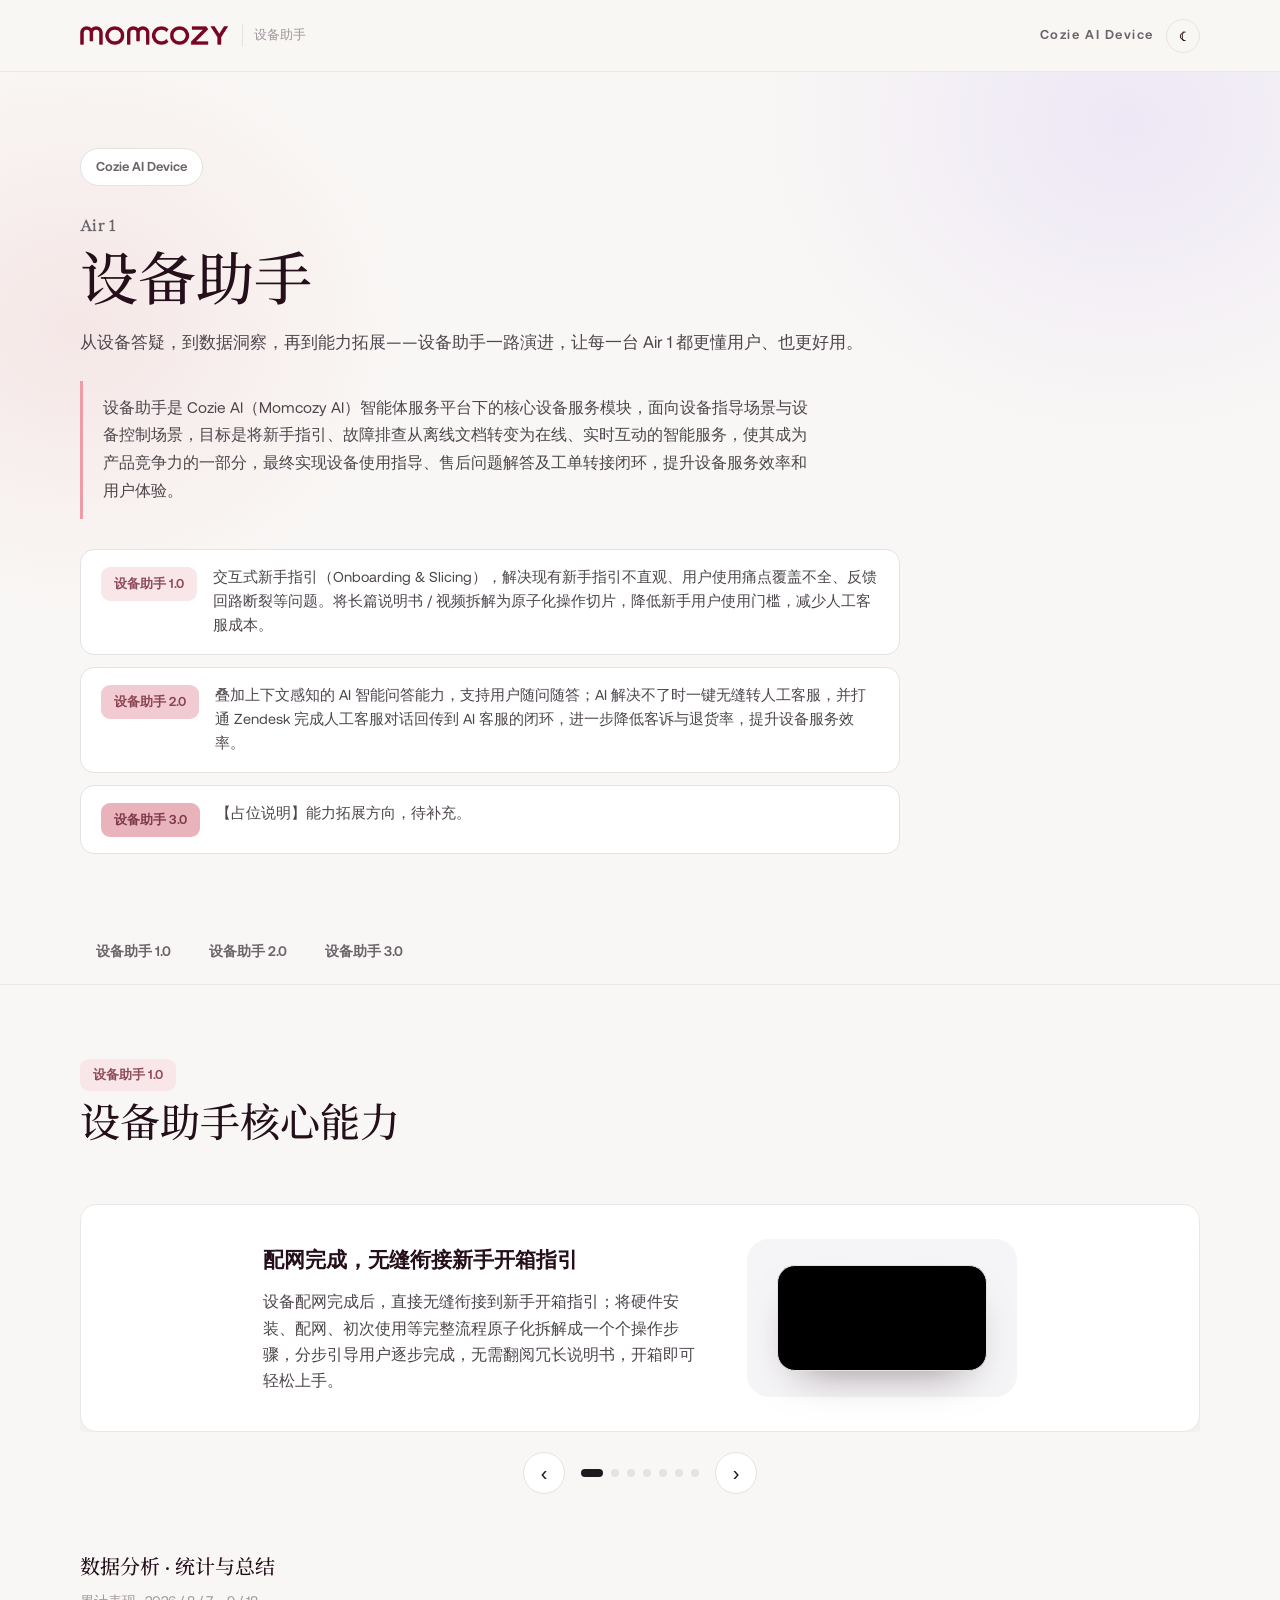
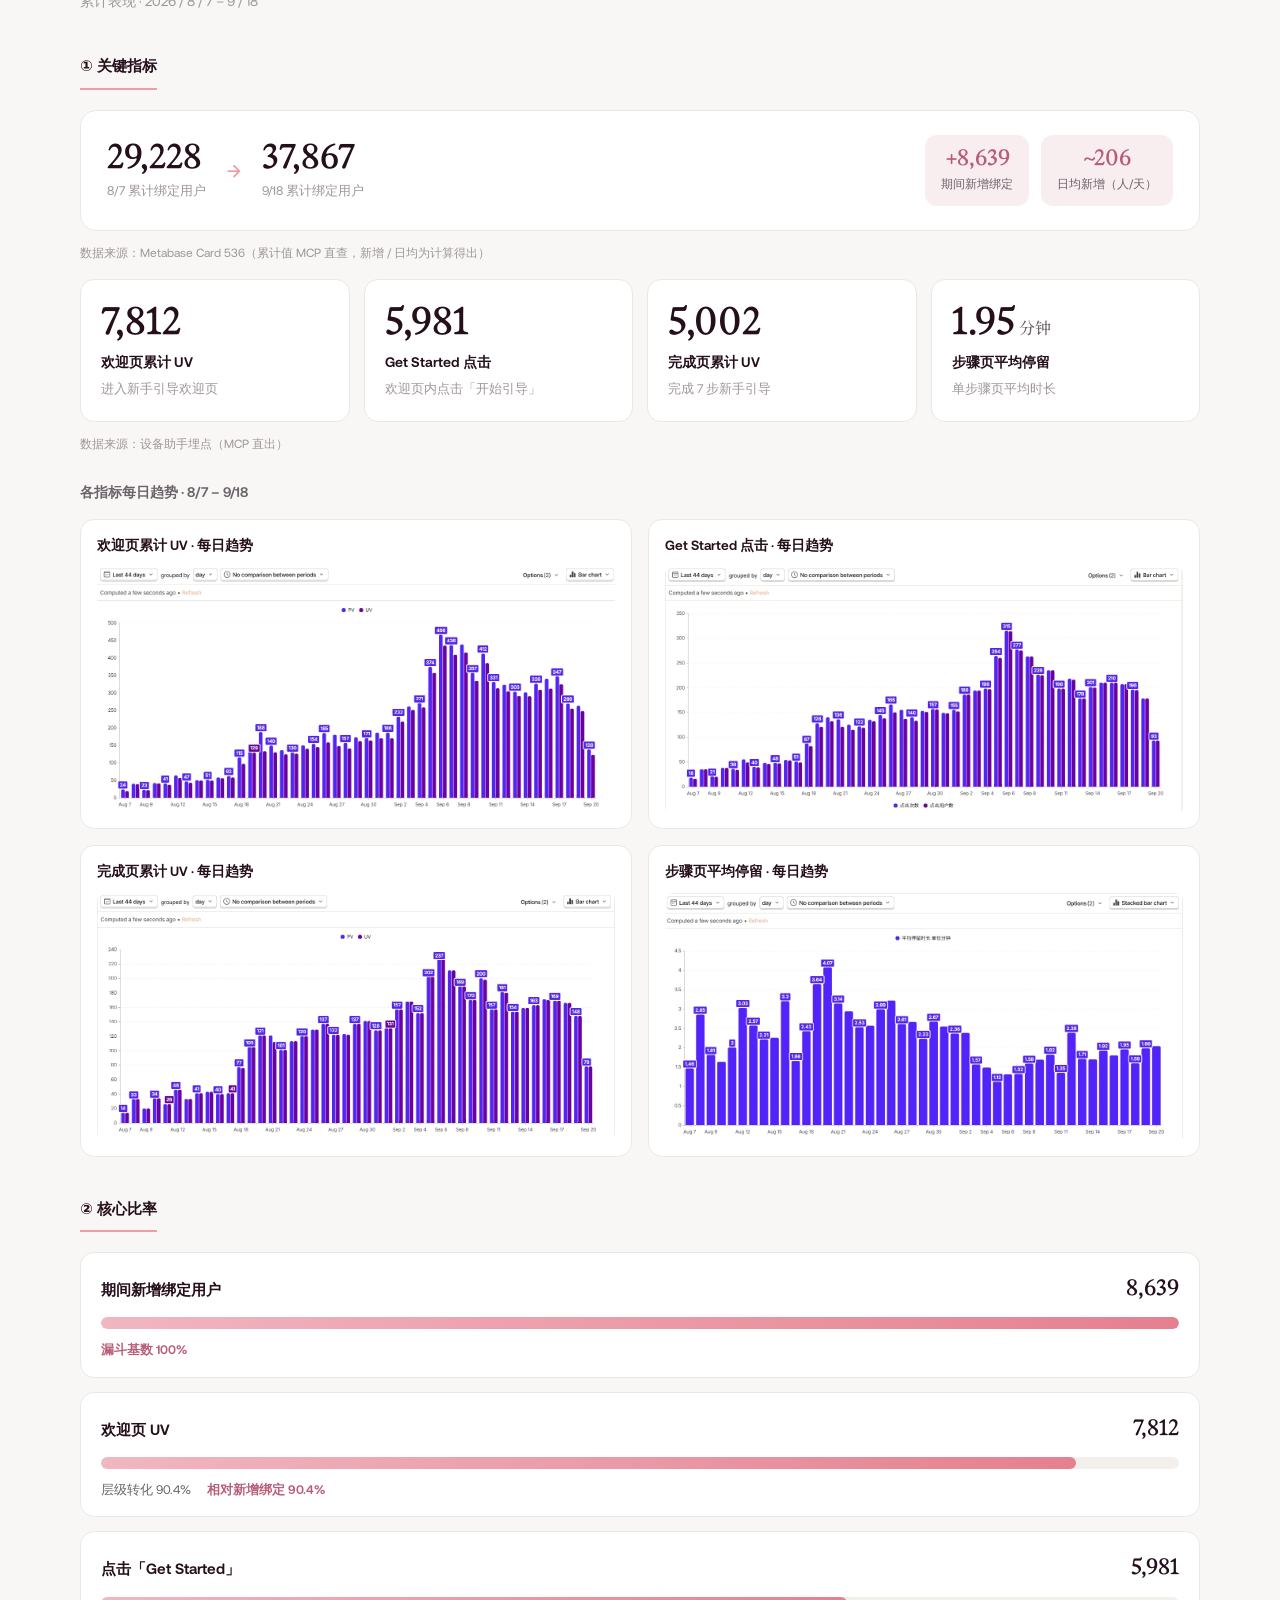
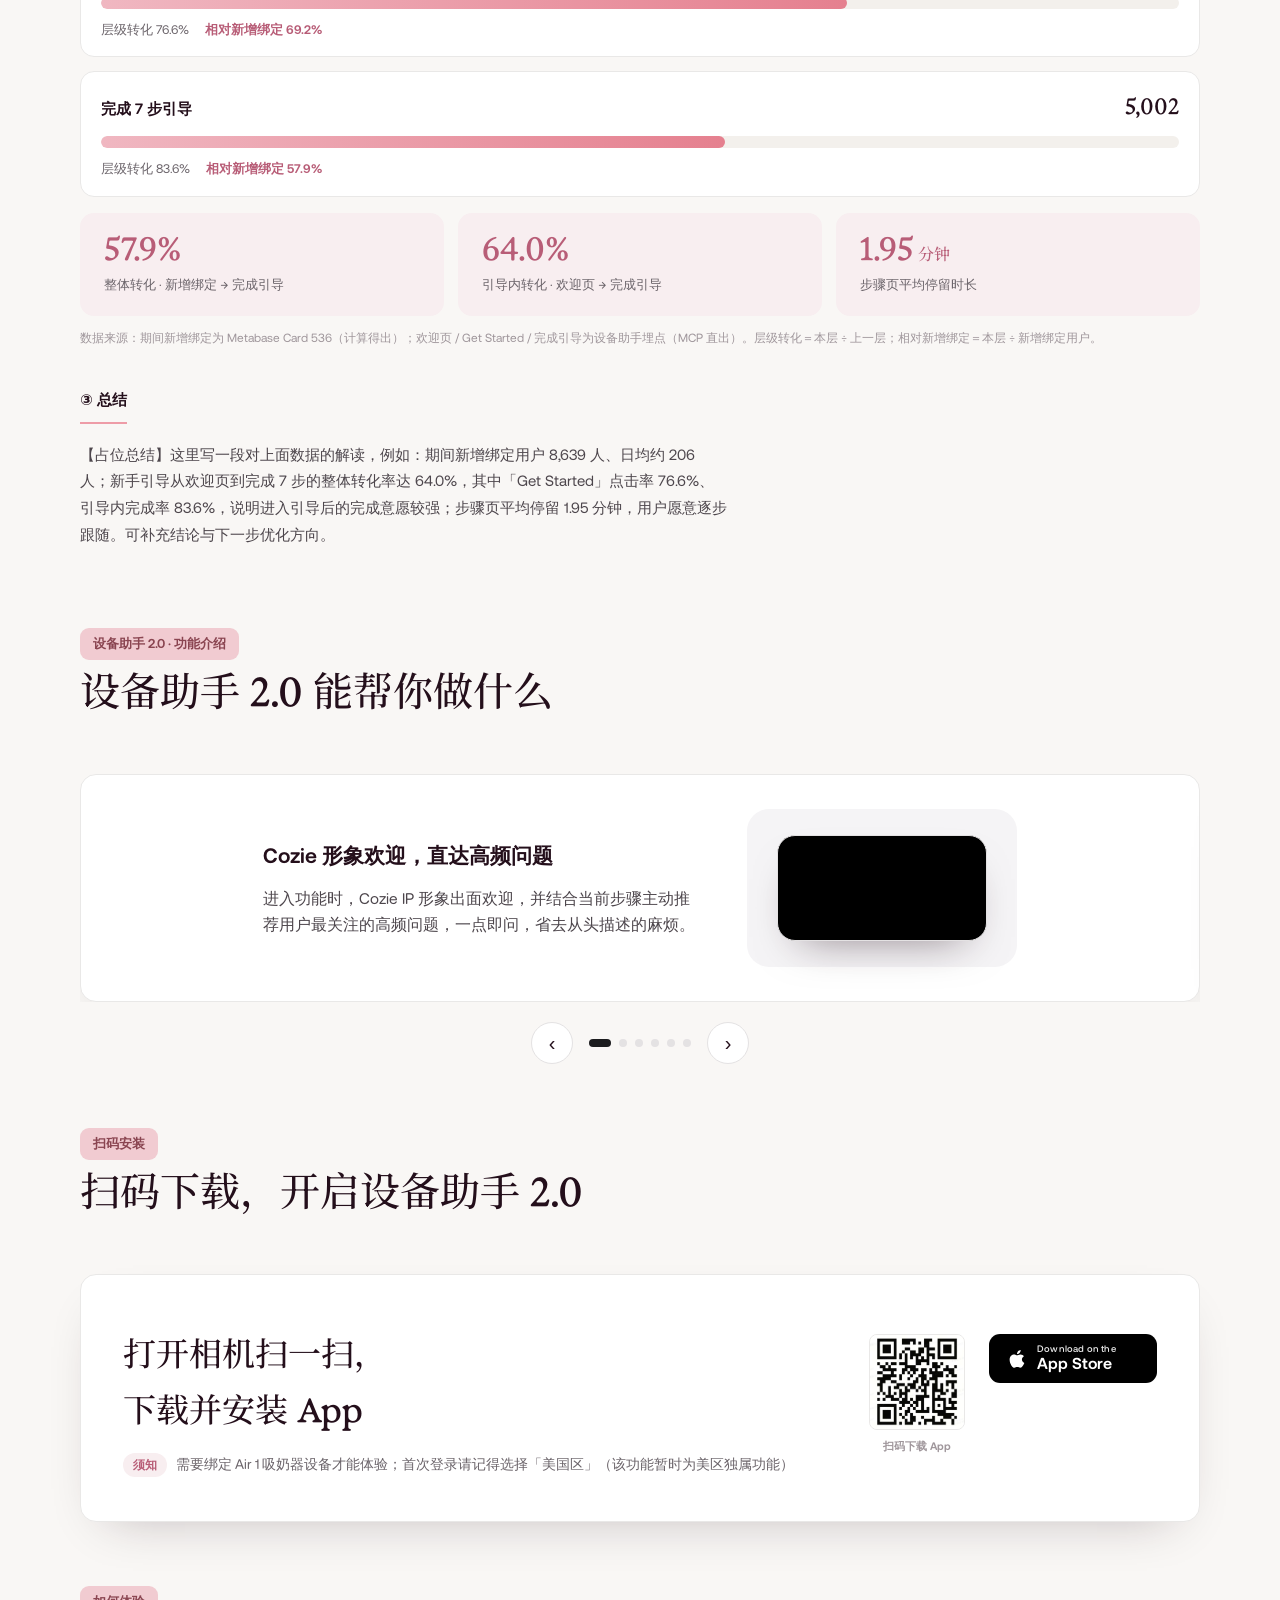
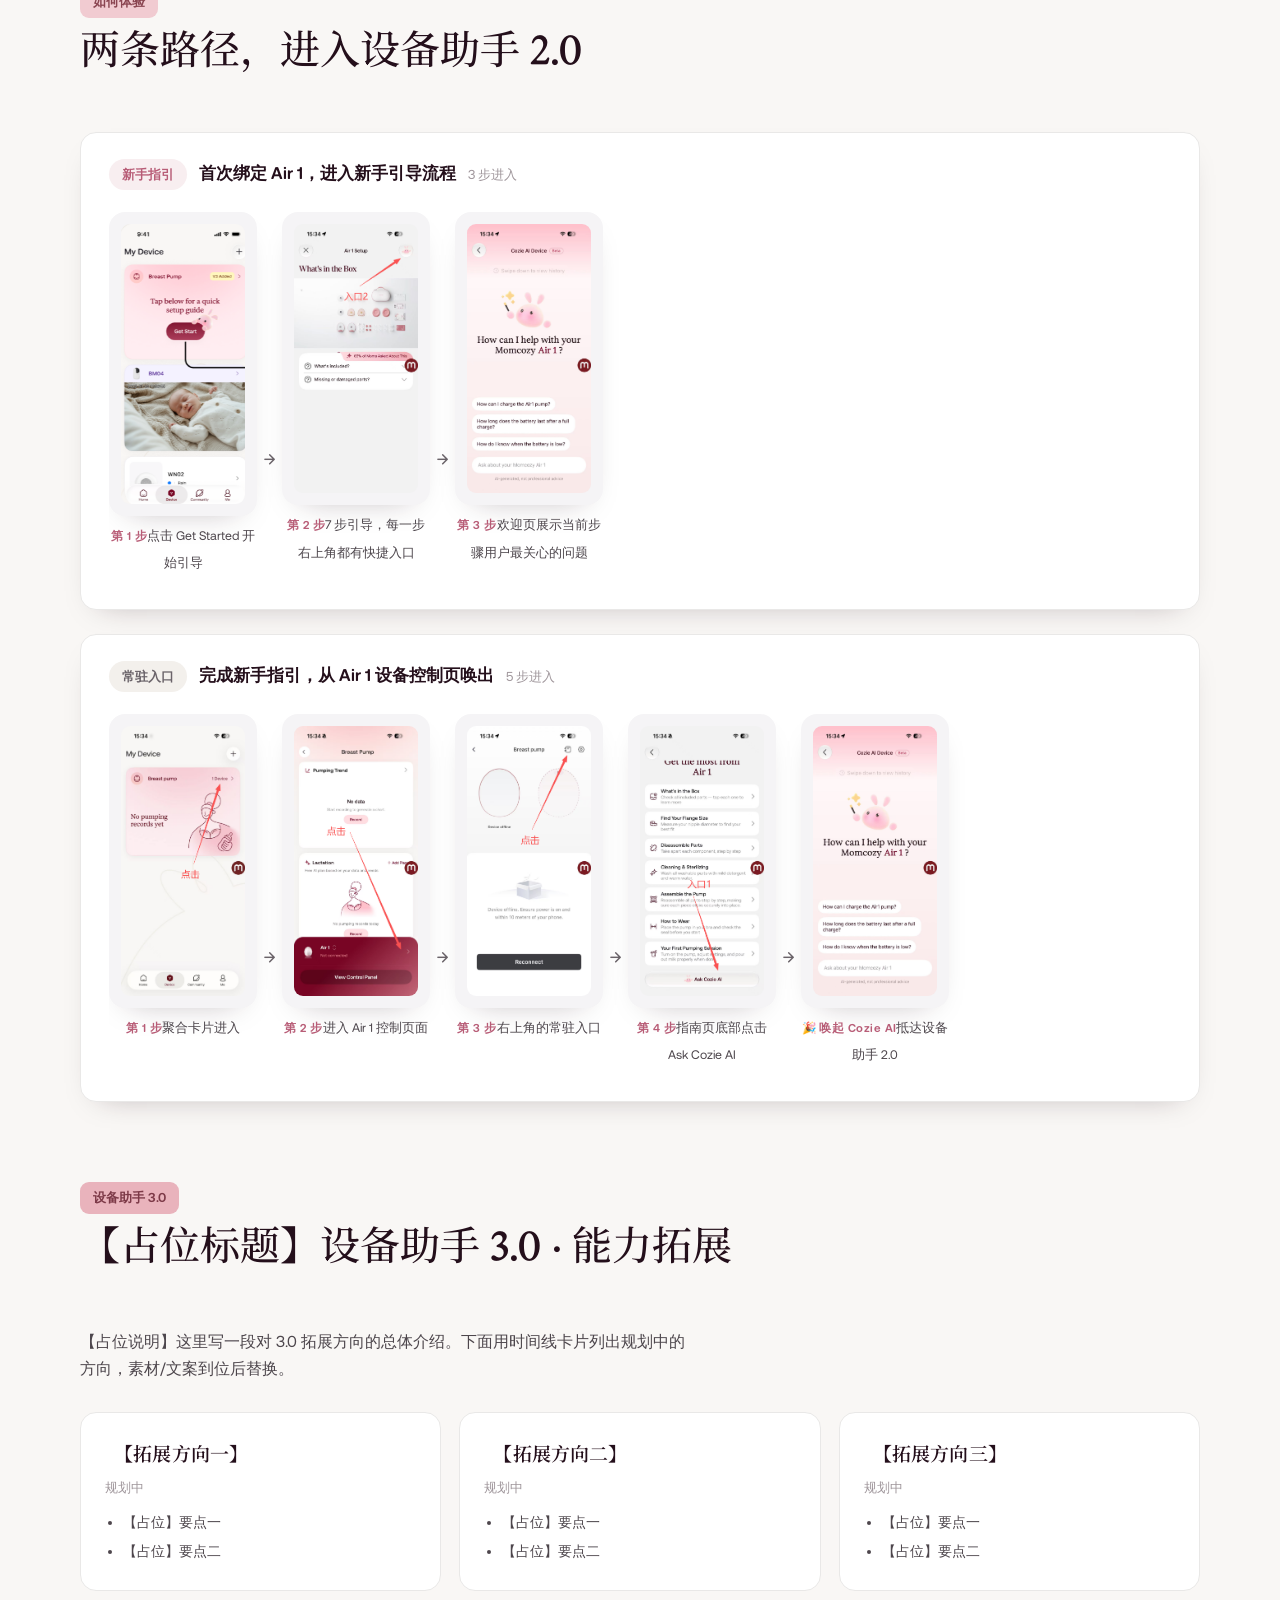
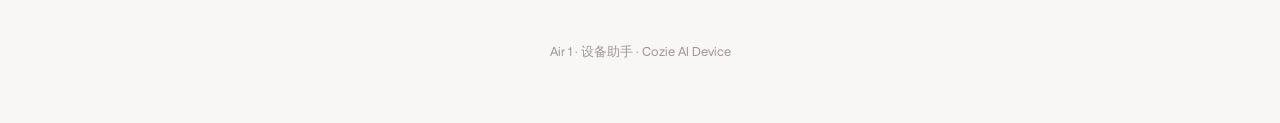
==== commit 57de55fa: "数据分析update" ====
--- a/index.html
+++ b/index.html
@@ -142,17 +142,89 @@
       </div>
     </div>
 
-    <!-- 模块 2 · 数据分析（统计与总结，数据待补） -->
-    <div class="wrap"><h3 class="submod-title">数据分析 · 统计与总结</h3></div>
-    <div class="stats">
-      <div class="wrap">
-        <div class="stat"><b>—</b><div class="l">【指标一】</div><div class="d">【占位说明】</div></div>
-        <div class="stat"><b>—</b><div class="l">【指标二】</div><div class="d">【占位说明】</div></div>
-        <div class="stat"><b>—</b><div class="l">【指标三】</div><div class="d">【占位说明】</div></div>
-        <div class="stat"><b>—</b><div class="l">【指标四】</div><div class="d">【占位说明】</div></div>
-      </div>
-    </div>
-    <div class="wrap"><p class="sec-sub submod-summary">【占位总结】这里写一段对上面数据的解读与总结，例如整体使用趋势、问题解决率的变化、用户反馈亮点等。数据到位后替换即可。</p></div>
+    <!-- 模块 2 · 数据分析（统计与总结） -->
+    <div class="wrap">
+      <h3 class="submod-title">数据分析 · 统计与总结</h3>
+      <p class="data-period">累计表现 · 2026 / 8 / 7 – 9 / 18</p>
+
+      <!-- ① 关键指标 -->
+      <div class="data-block">
+        <div class="data-block-label">① 关键指标</div>
+
+        <!-- Air 1 新增绑定用户 · 增长卡 -->
+        <div class="grow-card">
+          <div class="grow-main">
+            <div class="gcol"><span class="gv">29,228</span><span class="gl">8/7 累计绑定用户</span></div>
+            <span class="grow-arrow">→</span>
+            <div class="gcol"><span class="gv">37,867</span><span class="gl">9/18 累计绑定用户</span></div>
+          </div>
+          <div class="grow-side">
+            <div class="grow-pill"><b>+8,639</b><span>期间新增绑定</span></div>
+            <div class="grow-pill"><b>~206</b><span>日均新增（人/天）</span></div>
+          </div>
+        </div>
+        <p class="data-src">数据来源：Metabase Card 536（累计值 MCP 直查，新增 / 日均为计算得出）</p>
+
+        <!-- 引导漏斗原始数据 · 指标卡 -->
+        <div class="metric-grid">
+          <div class="metric"><b>7,812</b><div class="l">欢迎页累计 UV</div><div class="d">进入新手引导欢迎页</div></div>
+          <div class="metric"><b>5,981</b><div class="l">Get Started 点击</div><div class="d">欢迎页内点击「开始引导」</div></div>
+          <div class="metric"><b>5,002</b><div class="l">完成页累计 UV</div><div class="d">完成 7 步新手引导</div></div>
+          <div class="metric"><b>1.95<span class="unit">分钟</span></b><div class="l">步骤页平均停留</div><div class="d">单步骤页平均时长</div></div>
+        </div>
+        <p class="data-src">数据来源：设备助手埋点（MCP 直出）</p>
+
+        <!-- 各指标每日趋势图 -->
+        <div class="trend-head">各指标每日趋势 · 8/7 – 9/18</div>
+        <div class="trend-grid">
+          <figure class="trend"><figcaption>欢迎页累计 UV · 每日趋势</figcaption><img src="pic/trend_welcome_uv.jpg" alt="欢迎页每日趋势" loading="lazy"></figure>
+          <figure class="trend"><figcaption>Get Started 点击 · 每日趋势</figcaption><img src="pic/trend_getstarted.jpg" alt="Get Started 点击每日趋势" loading="lazy"></figure>
+          <figure class="trend"><figcaption>完成页累计 UV · 每日趋势</figcaption><img src="pic/trend_complete_uv.jpg" alt="完成页每日趋势" loading="lazy"></figure>
+          <figure class="trend"><figcaption>步骤页平均停留 · 每日趋势</figcaption><img src="pic/trend_avgtime.jpg" alt="平均停留时长每日趋势" loading="lazy"></figure>
+        </div>
+      </div>
+
+      <!-- ② 核心比率 -->
+      <div class="data-block">
+        <div class="data-block-label">② 核心比率</div>
+
+        <div class="funnel">
+          <div class="fn-row">
+            <div class="fn-head"><span class="fn-name">期间新增绑定用户</span><span class="fn-uv">8,639</span></div>
+            <div class="fn-bar"><span style="width:100%"></span></div>
+            <div class="fn-pct"><span class="fn-rel">漏斗基数 100%</span></div>
+          </div>
+          <div class="fn-row">
+            <div class="fn-head"><span class="fn-name">欢迎页 UV</span><span class="fn-uv">7,812</span></div>
+            <div class="fn-bar"><span style="width:90.4%"></span></div>
+            <div class="fn-pct"><span class="fn-step">层级转化 90.4%</span><span class="fn-rel">相对新增绑定 90.4%</span></div>
+          </div>
+          <div class="fn-row">
+            <div class="fn-head"><span class="fn-name">点击「Get Started」</span><span class="fn-uv">5,981</span></div>
+            <div class="fn-bar"><span style="width:69.2%"></span></div>
+            <div class="fn-pct"><span class="fn-step">层级转化 76.6%</span><span class="fn-rel">相对新增绑定 69.2%</span></div>
+          </div>
+          <div class="fn-row">
+            <div class="fn-head"><span class="fn-name">完成 7 步引导</span><span class="fn-uv">5,002</span></div>
+            <div class="fn-bar"><span style="width:57.9%"></span></div>
+            <div class="fn-pct"><span class="fn-step">层级转化 83.6%</span><span class="fn-rel">相对新增绑定 57.9%</span></div>
+          </div>
+        </div>
+
+        <div class="funnel-foot">
+          <div class="ff-hero"><b>57.9%</b><span>整体转化 · 新增绑定 → 完成引导</span></div>
+          <div class="ff-hero"><b>64.0%</b><span>引导内转化 · 欢迎页 → 完成引导</span></div>
+          <div class="ff-hero"><b>1.95<i>分钟</i></b><span>步骤页平均停留时长</span></div>
+        </div>
+        <p class="data-src">数据来源：期间新增绑定为 Metabase Card 536（计算得出）；欢迎页 / Get Started / 完成引导为设备助手埋点（MCP 直出）。层级转化＝本层 ÷ 上一层；相对新增绑定＝本层 ÷ 新增绑定用户。</p>
+      </div>
+
+      <!-- ③ 总结 -->
+      <div class="data-block">
+        <div class="data-block-label">③ 总结</div>
+        <p class="data-summary">【占位总结】这里写一段对上面数据的解读，例如：期间新增绑定用户 8,639 人、日均约 206 人；新手引导从欢迎页到完成 7 步的整体转化率达 64.0%，其中「Get Started」点击率 76.6%、引导内完成率 83.6%，说明进入引导后的完成意愿较强；步骤页平均停留 1.95 分钟，用户愿意逐步跟随。可补充结论与下一步优化方向。</p>
+      </div>
+    </div>
   </section>
 
   <!-- ============================================================= -->
--- a/styles.css
+++ b/styles.css
@@ -808,5 +808,72 @@
 
   /* 版本内的子模块小标题（数据分析等） */
   .submod-title{font-family:var(--serif);font-weight:500;font-size:20px;letter-spacing:0;
-    color:var(--ink);margin:56px 0 18px}
+    color:var(--ink);margin:56px 0 6px}
   .submod-summary{margin-top:26px}
+
+  /* ===================================================== */
+  /* 1.0 · 数据分析模块（三部分：关键指标 / 核心比率 / 总结）   */
+  /* ===================================================== */
+  .data-period{color:var(--muted);font-size:14px;margin:0 0 4px}
+  .data-block{margin-top:38px}
+  .data-block-label{display:inline-flex;align-items:center;gap:8px;font-weight:600;font-size:15px;
+    color:var(--ink);padding-bottom:9px;border-bottom:2px solid var(--rose);margin-bottom:4px}
+  .data-src{font-size:12px;color:var(--muted);margin:12px 0 0}
+
+  /* 增长卡 */
+  .grow-card{display:flex;align-items:center;gap:28px;flex-wrap:wrap;margin-top:16px;
+    background:var(--surface);border:1px solid var(--line);border-radius:16px;padding:24px 26px}
+  .grow-main{display:flex;align-items:center;gap:20px}
+  .gcol .gv{font-family:var(--serif);font-weight:500;font-size:34px;line-height:1;color:var(--ink);display:block}
+  .gcol .gl{font-size:12.5px;color:var(--muted);margin-top:6px;display:block}
+  .grow-arrow{font-size:24px;color:var(--rose)}
+  .grow-side{display:flex;gap:12px;margin-left:auto;flex-wrap:wrap}
+  .grow-pill{background:var(--rose-tint);border-radius:12px;padding:12px 16px;text-align:center;min-width:104px}
+  .grow-pill b{font-family:var(--serif);font-weight:500;font-size:22px;color:#b85d77;display:block;line-height:1}
+  .grow-pill span{font-size:12px;color:var(--muted-2);margin-top:5px;display:block}
+  :root[data-theme="dark"] .grow-pill{background:#3a2830}
+  :root[data-theme="dark"] .grow-pill b{color:#eeb6c0}
+
+  /* 指标卡网格 */
+  .metric-grid{display:grid;grid-template-columns:repeat(4,1fr);gap:14px;margin-top:16px}
+  .metric{background:var(--surface);border:1px solid var(--line);border-radius:14px;padding:22px 20px}
+  .metric b{font-family:var(--serif);font-weight:500;font-size:38px;line-height:1;color:var(--ink);display:block}
+  .metric b .unit{font-size:16px;margin-left:3px;color:var(--muted-2)}
+  .metric .l{font-weight:600;font-size:14px;margin-top:11px;color:var(--ink)}
+  .metric .d{color:var(--muted);font-size:12.5px;margin-top:3px}
+  @media(max-width:860px){.metric-grid{grid-template-columns:repeat(2,1fr)}}
+  @media(max-width:520px){.metric-grid{grid-template-columns:1fr}}
+
+  /* 漏斗 */
+  .funnel{margin-top:16px;display:flex;flex-direction:column;gap:14px}
+  .fn-row{background:var(--surface);border:1px solid var(--line);border-radius:14px;padding:16px 20px}
+  .fn-head{display:flex;justify-content:space-between;align-items:baseline;margin-bottom:11px;gap:12px}
+  .fn-name{font-weight:600;font-size:15px;color:var(--ink)}
+  .fn-uv{font-family:var(--serif);font-weight:500;font-size:22px;color:var(--ink);flex:none}
+  .fn-bar{height:12px;border-radius:999px;background:var(--tint);overflow:hidden}
+  .fn-bar span{display:block;height:100%;border-radius:999px;background:linear-gradient(90deg,#f0b7c1,#e5808f)}
+  .fn-pct{display:flex;gap:16px;margin-top:10px;font-size:12.5px;color:var(--muted-2);flex-wrap:wrap}
+  .fn-pct .fn-rel{font-weight:600;color:#b85d77}
+  :root[data-theme="dark"] .fn-pct .fn-rel{color:#eeb6c0}
+
+  .funnel-foot{display:flex;gap:14px;margin-top:16px;flex-wrap:wrap}
+  .ff-hero{flex:1;min-width:210px;background:var(--rose-tint);border-radius:14px;padding:20px 24px}
+  .ff-hero b{font-family:var(--serif);font-weight:500;font-size:32px;color:#b85d77;line-height:1;display:block}
+  .ff-hero b i{font-style:normal;font-size:16px;margin-left:4px}
+  .ff-hero span{font-size:13px;color:var(--muted-2);margin-top:9px;display:block}
+  :root[data-theme="dark"] .ff-hero{background:#3a2830}
+  :root[data-theme="dark"] .ff-hero b{color:#eeb6c0}
+
+  /* 每日趋势图（Metabase 导出，2:1 宽图，2×2 排布） */
+  .trend-head{font-weight:600;font-size:14px;color:var(--muted-2);margin:26px 0 0}
+  .trend-grid{display:grid;grid-template-columns:repeat(2,1fr);gap:16px;margin-top:14px}
+  .trend{margin:0;background:var(--surface);border:1px solid var(--line);border-radius:14px;padding:14px 16px 12px}
+  .trend figcaption{font-weight:600;font-size:13.5px;color:var(--ink);margin-bottom:10px}
+  .trend img{display:block;width:100%;height:auto;border-radius:8px;background:#fff}
+  @media(max-width:760px){.trend-grid{grid-template-columns:1fr}}
+
+  .data-summary{color:var(--body);font-size:15px;line-height:1.78;margin:14px 0 0;max-width:72ch}
+  @media(max-width:640px){
+    .grow-side{margin-left:0;width:100%}
+    .grow-pill{flex:1}
+  }
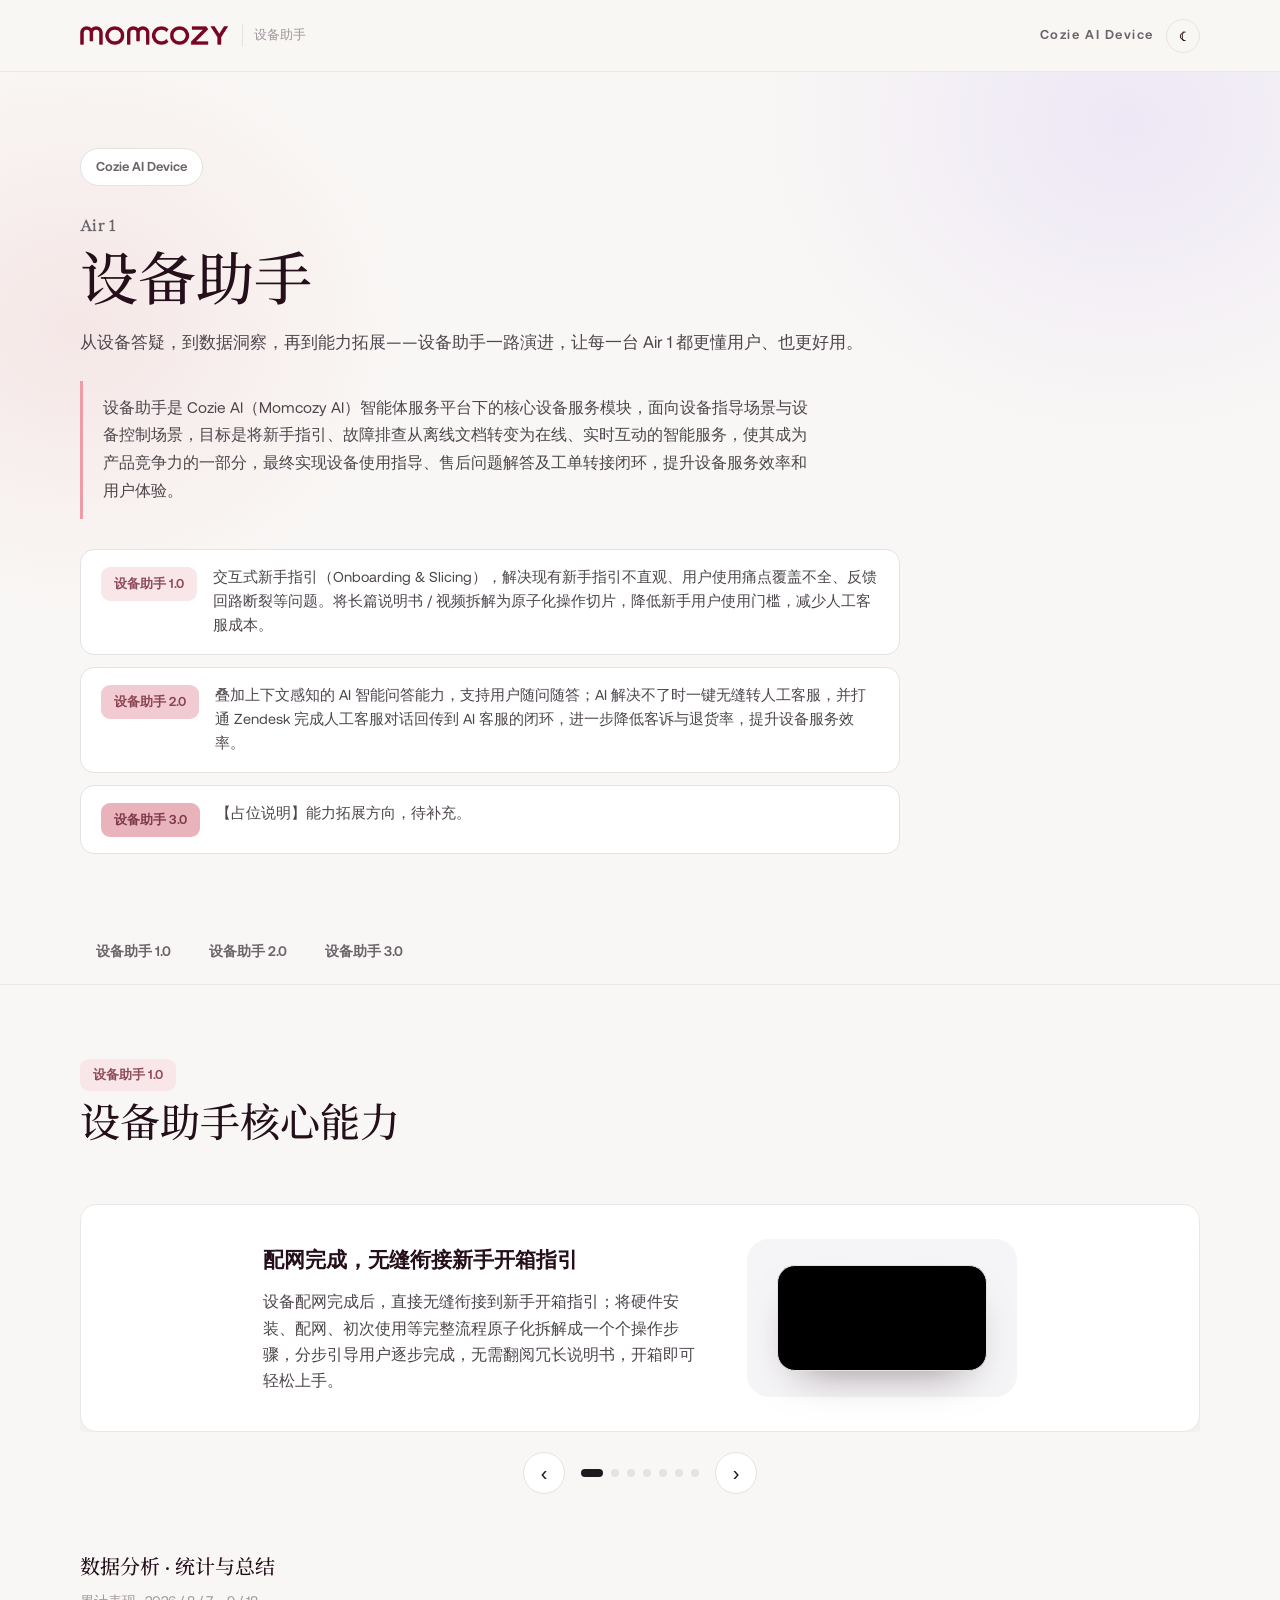
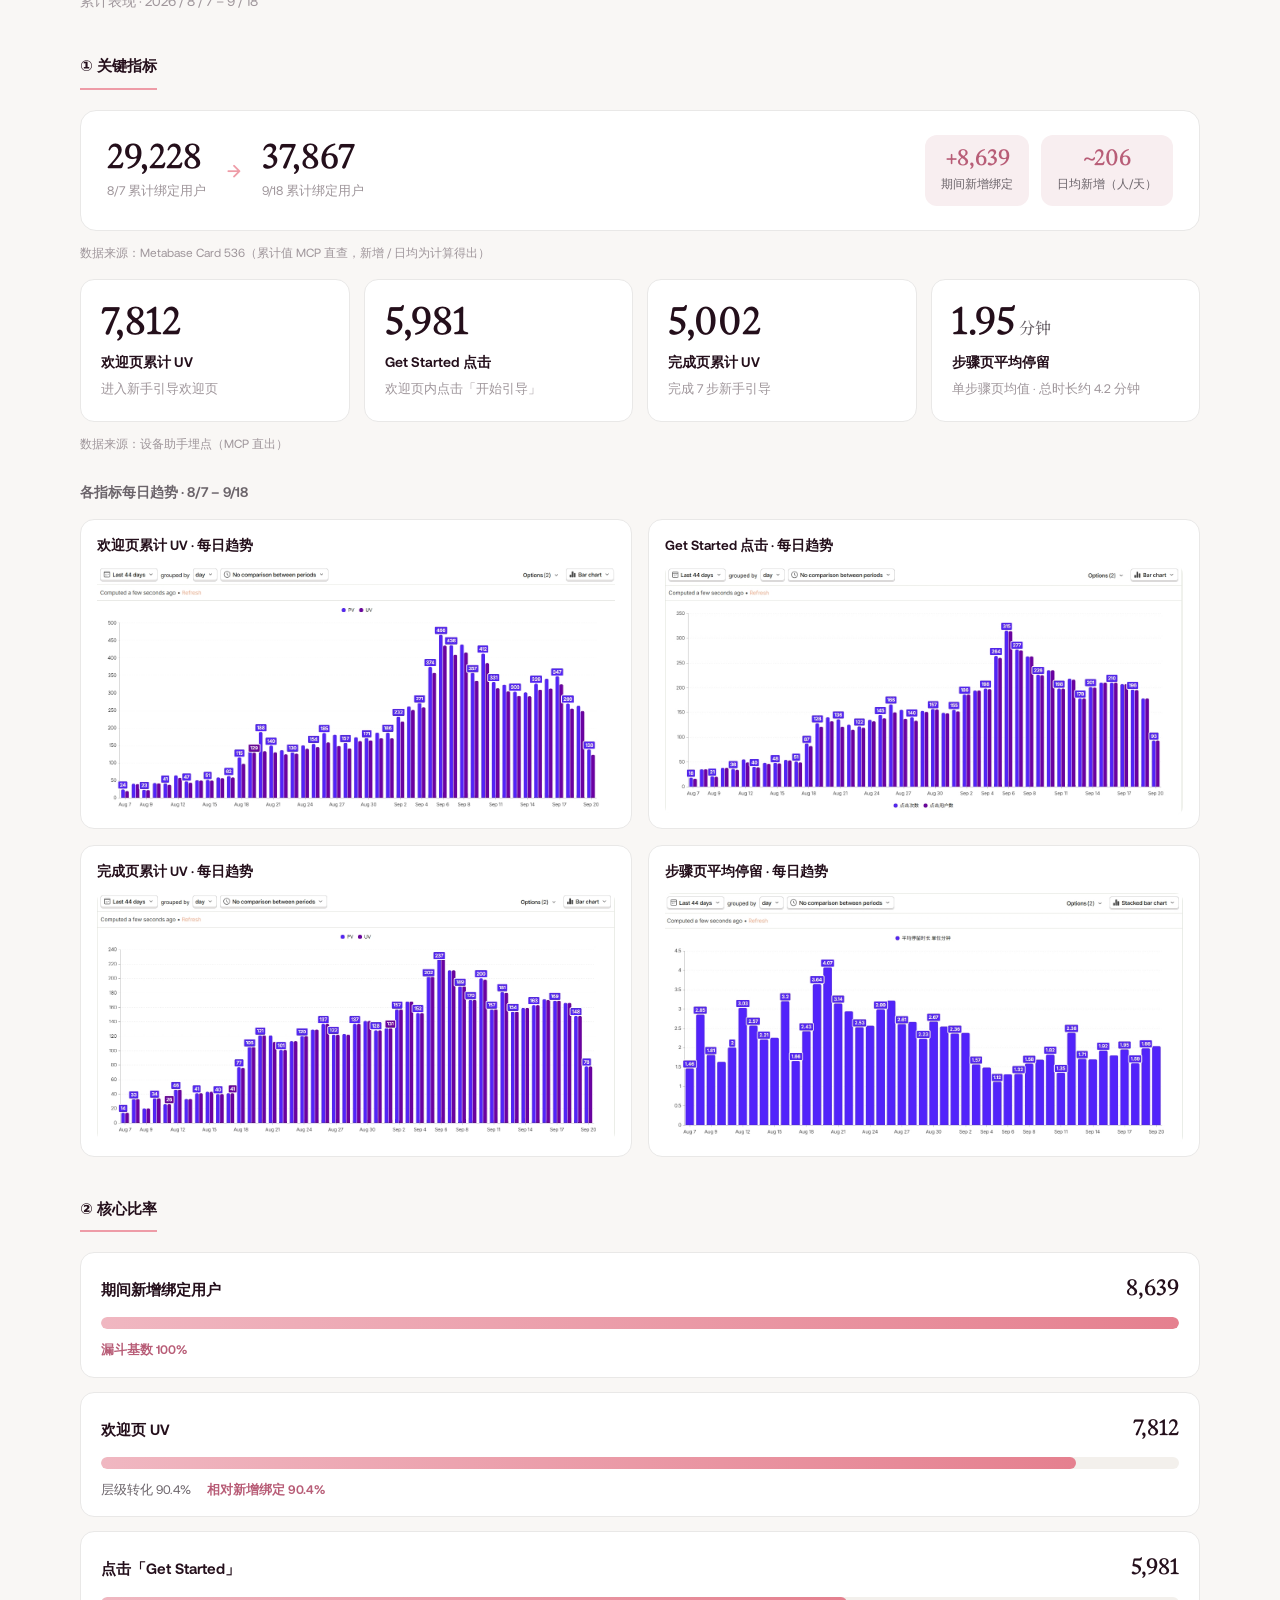
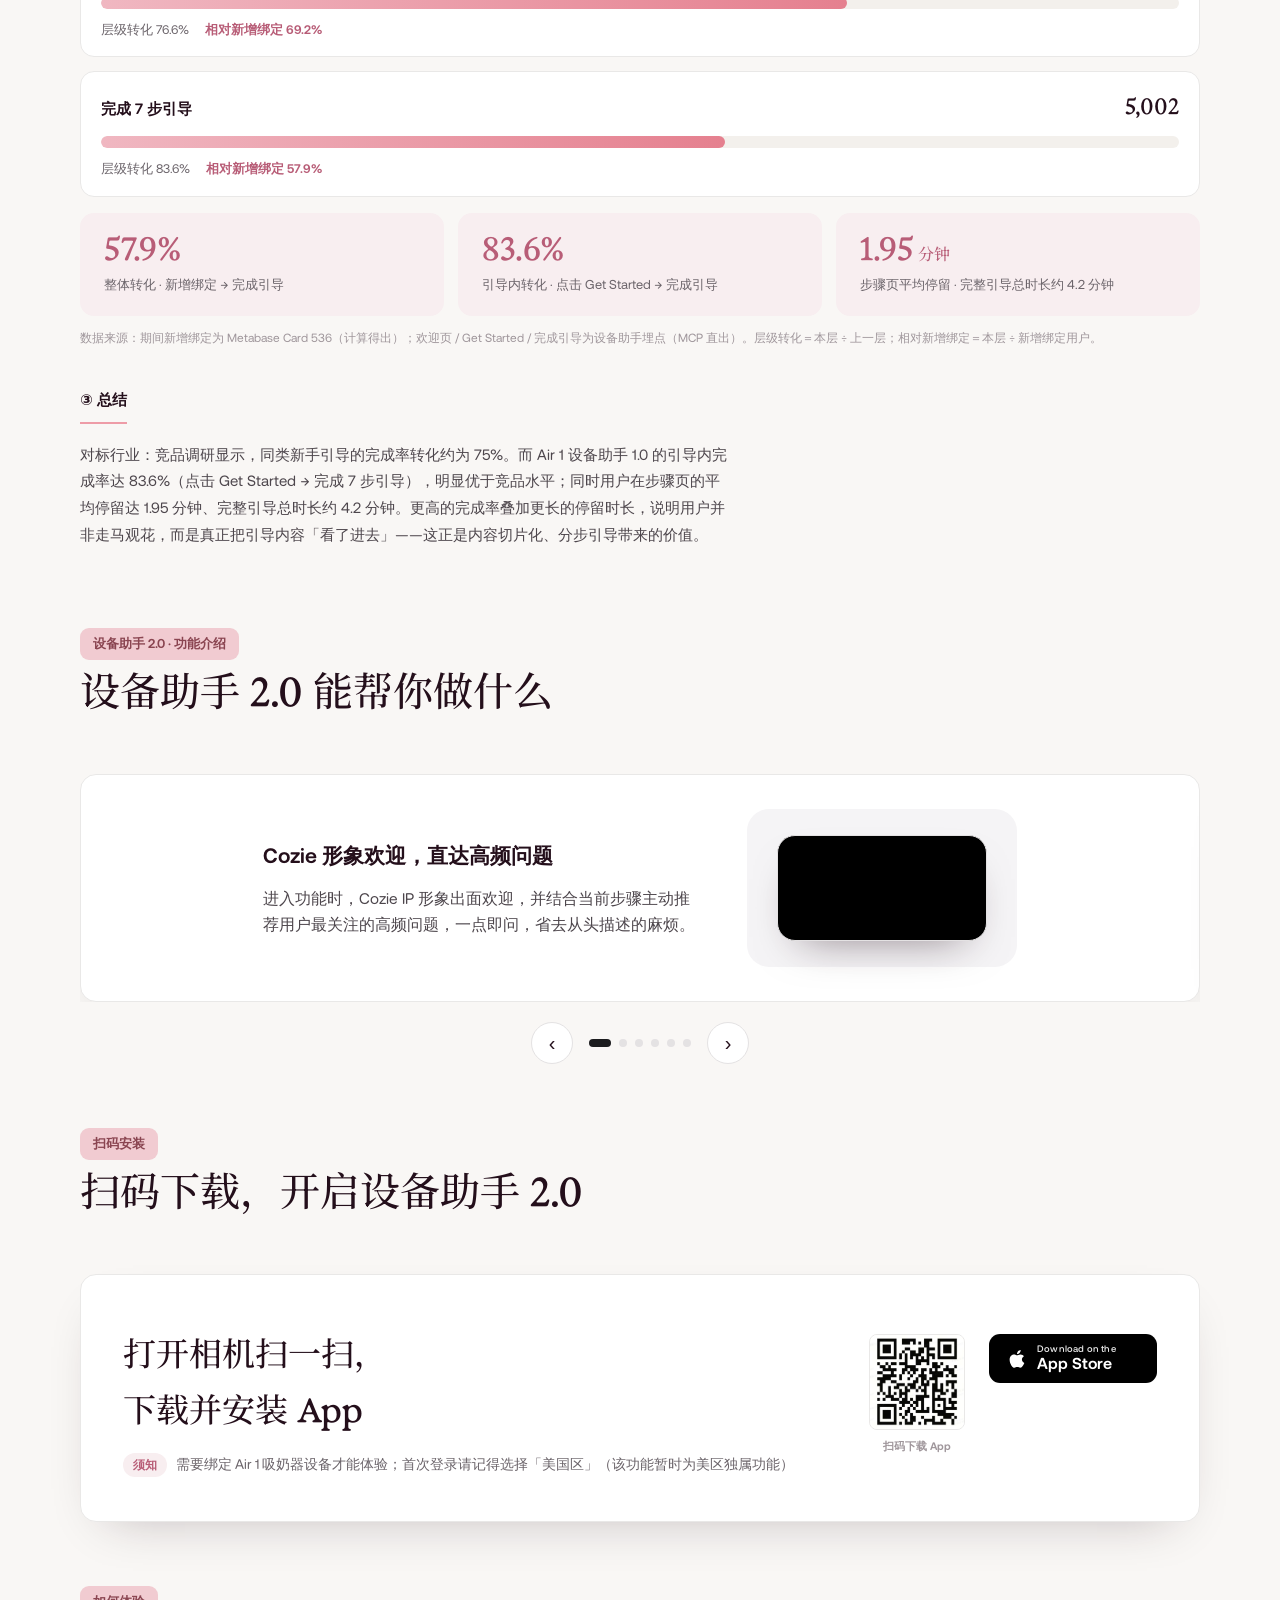
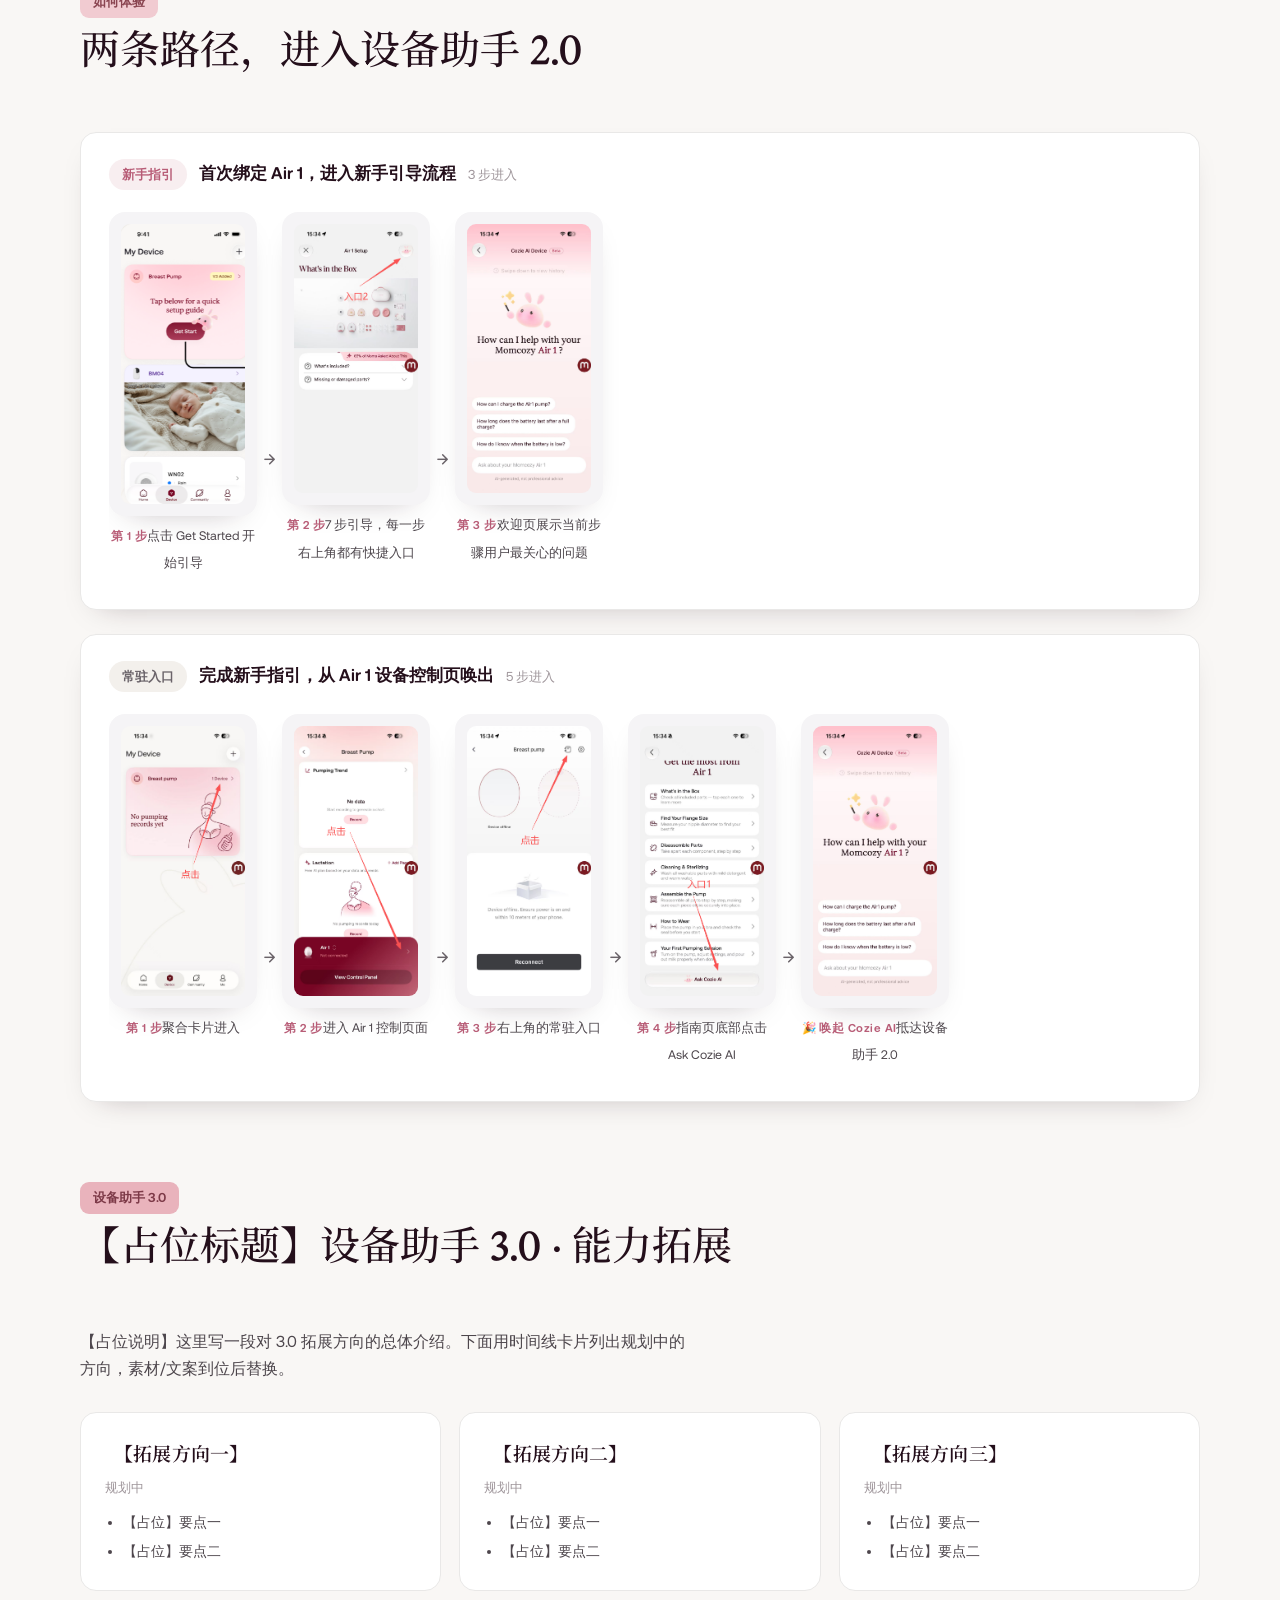
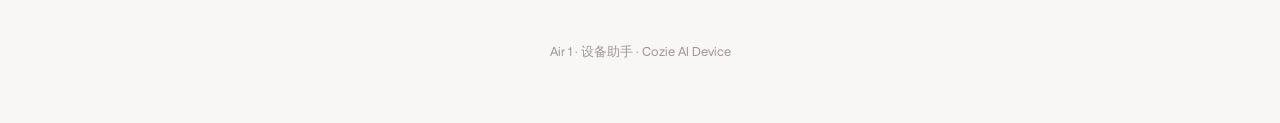
==== commit 412e5e21: "update 数据分析" ====
--- a/index.html
+++ b/index.html
@@ -170,7 +170,7 @@
           <div class="metric"><b>7,812</b><div class="l">欢迎页累计 UV</div><div class="d">进入新手引导欢迎页</div></div>
           <div class="metric"><b>5,981</b><div class="l">Get Started 点击</div><div class="d">欢迎页内点击「开始引导」</div></div>
           <div class="metric"><b>5,002</b><div class="l">完成页累计 UV</div><div class="d">完成 7 步新手引导</div></div>
-          <div class="metric"><b>1.95<span class="unit">分钟</span></b><div class="l">步骤页平均停留</div><div class="d">单步骤页平均时长</div></div>
+          <div class="metric"><b>1.95<span class="unit">分钟</span></b><div class="l">步骤页平均停留</div><div class="d">单步骤页均值 · 总时长约 4.2 分钟</div></div>
         </div>
         <p class="data-src">数据来源：设备助手埋点（MCP 直出）</p>
 
@@ -213,8 +213,8 @@
 
         <div class="funnel-foot">
           <div class="ff-hero"><b>57.9%</b><span>整体转化 · 新增绑定 → 完成引导</span></div>
-          <div class="ff-hero"><b>64.0%</b><span>引导内转化 · 欢迎页 → 完成引导</span></div>
-          <div class="ff-hero"><b>1.95<i>分钟</i></b><span>步骤页平均停留时长</span></div>
+          <div class="ff-hero"><b>83.6%</b><span>引导内转化 · 点击 Get Started → 完成引导</span></div>
+          <div class="ff-hero"><b>1.95<i>分钟</i></b><span>步骤页平均停留 · 完整引导总时长约 4.2 分钟</span></div>
         </div>
         <p class="data-src">数据来源：期间新增绑定为 Metabase Card 536（计算得出）；欢迎页 / Get Started / 完成引导为设备助手埋点（MCP 直出）。层级转化＝本层 ÷ 上一层；相对新增绑定＝本层 ÷ 新增绑定用户。</p>
       </div>
@@ -222,7 +222,7 @@
       <!-- ③ 总结 -->
       <div class="data-block">
         <div class="data-block-label">③ 总结</div>
-        <p class="data-summary">【占位总结】这里写一段对上面数据的解读，例如：期间新增绑定用户 8,639 人、日均约 206 人；新手引导从欢迎页到完成 7 步的整体转化率达 64.0%，其中「Get Started」点击率 76.6%、引导内完成率 83.6%，说明进入引导后的完成意愿较强；步骤页平均停留 1.95 分钟，用户愿意逐步跟随。可补充结论与下一步优化方向。</p>
+        <p class="data-summary">对标行业：竞品调研显示，同类新手引导的完成率转化约为 75%。而 Air 1 设备助手 1.0 的引导内完成率达 83.6%（点击 Get Started → 完成 7 步引导），明显优于竞品水平；同时用户在步骤页的平均停留达 1.95 分钟、完整引导总时长约 4.2 分钟。更高的完成率叠加更长的停留时长，说明用户并非走马观花，而是真正把引导内容「看了进去」——这正是内容切片化、分步引导带来的价值。</p>
       </div>
     </div>
   </section>
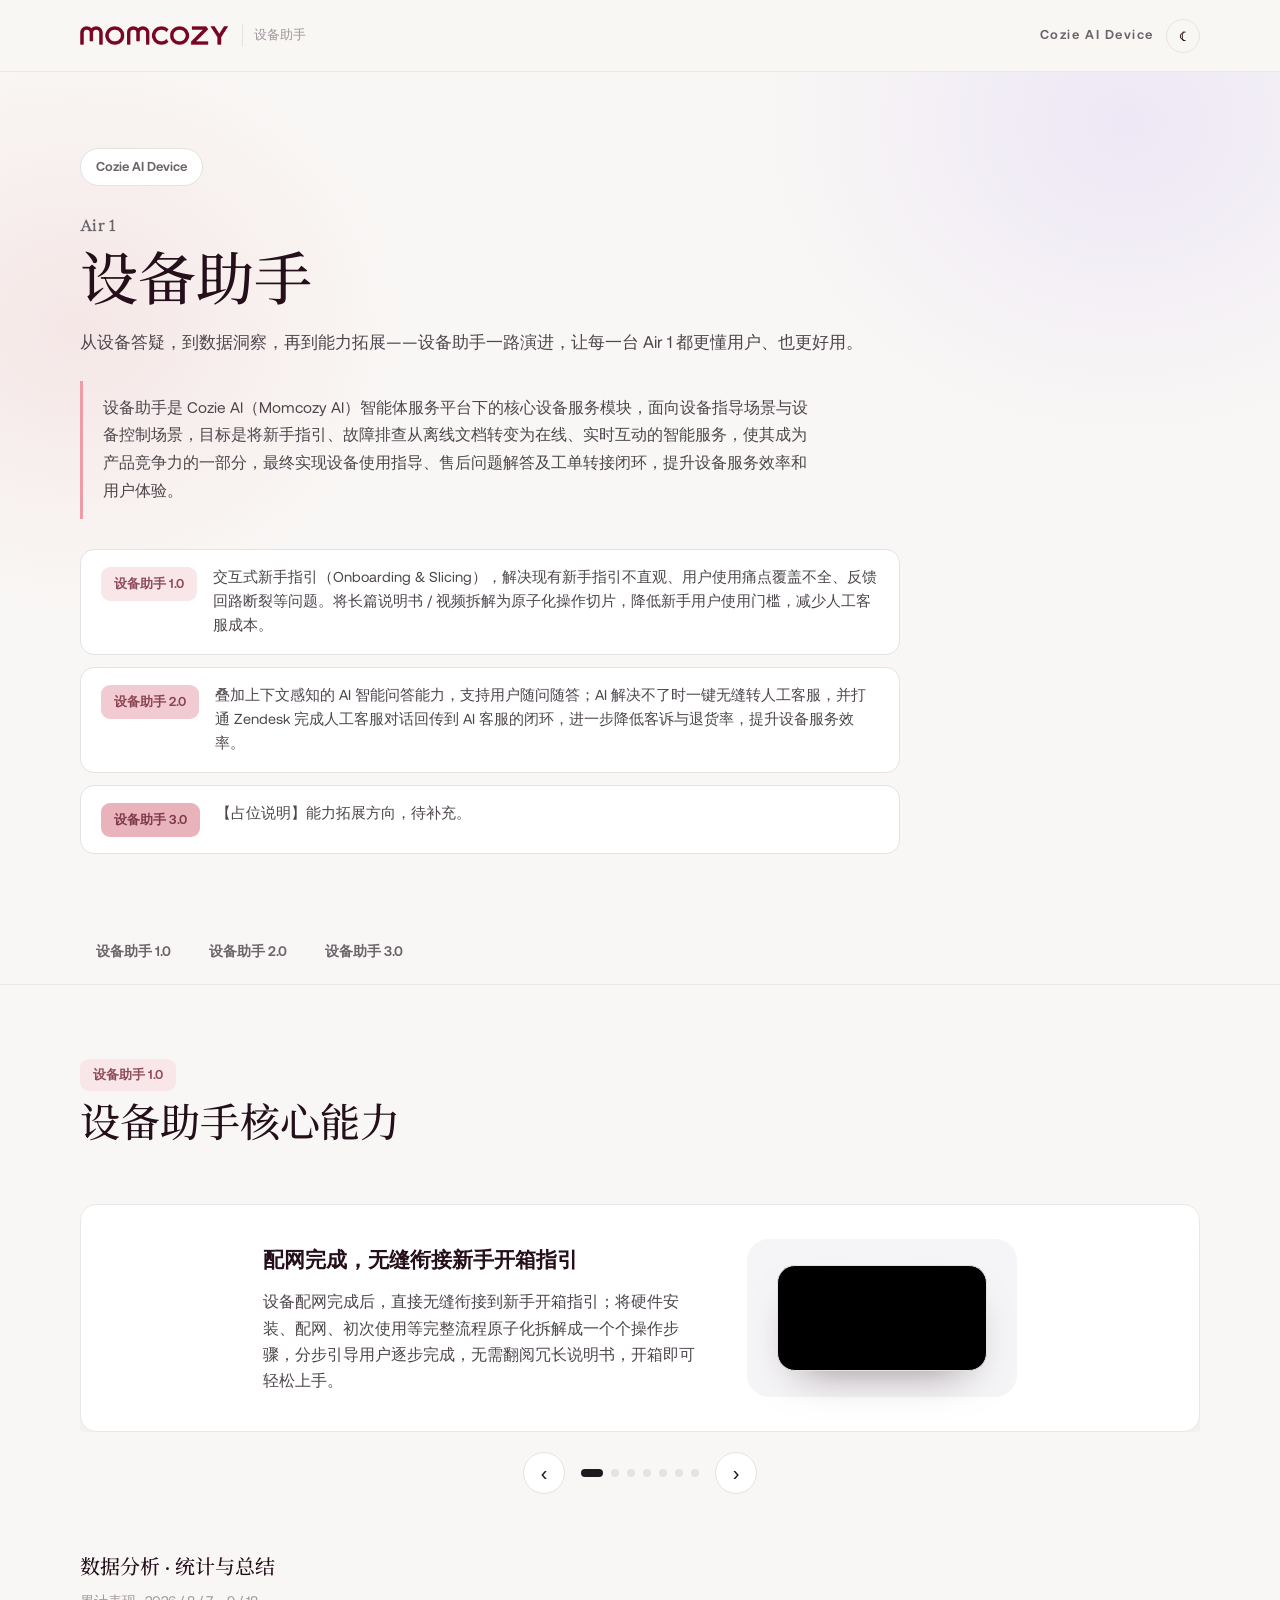
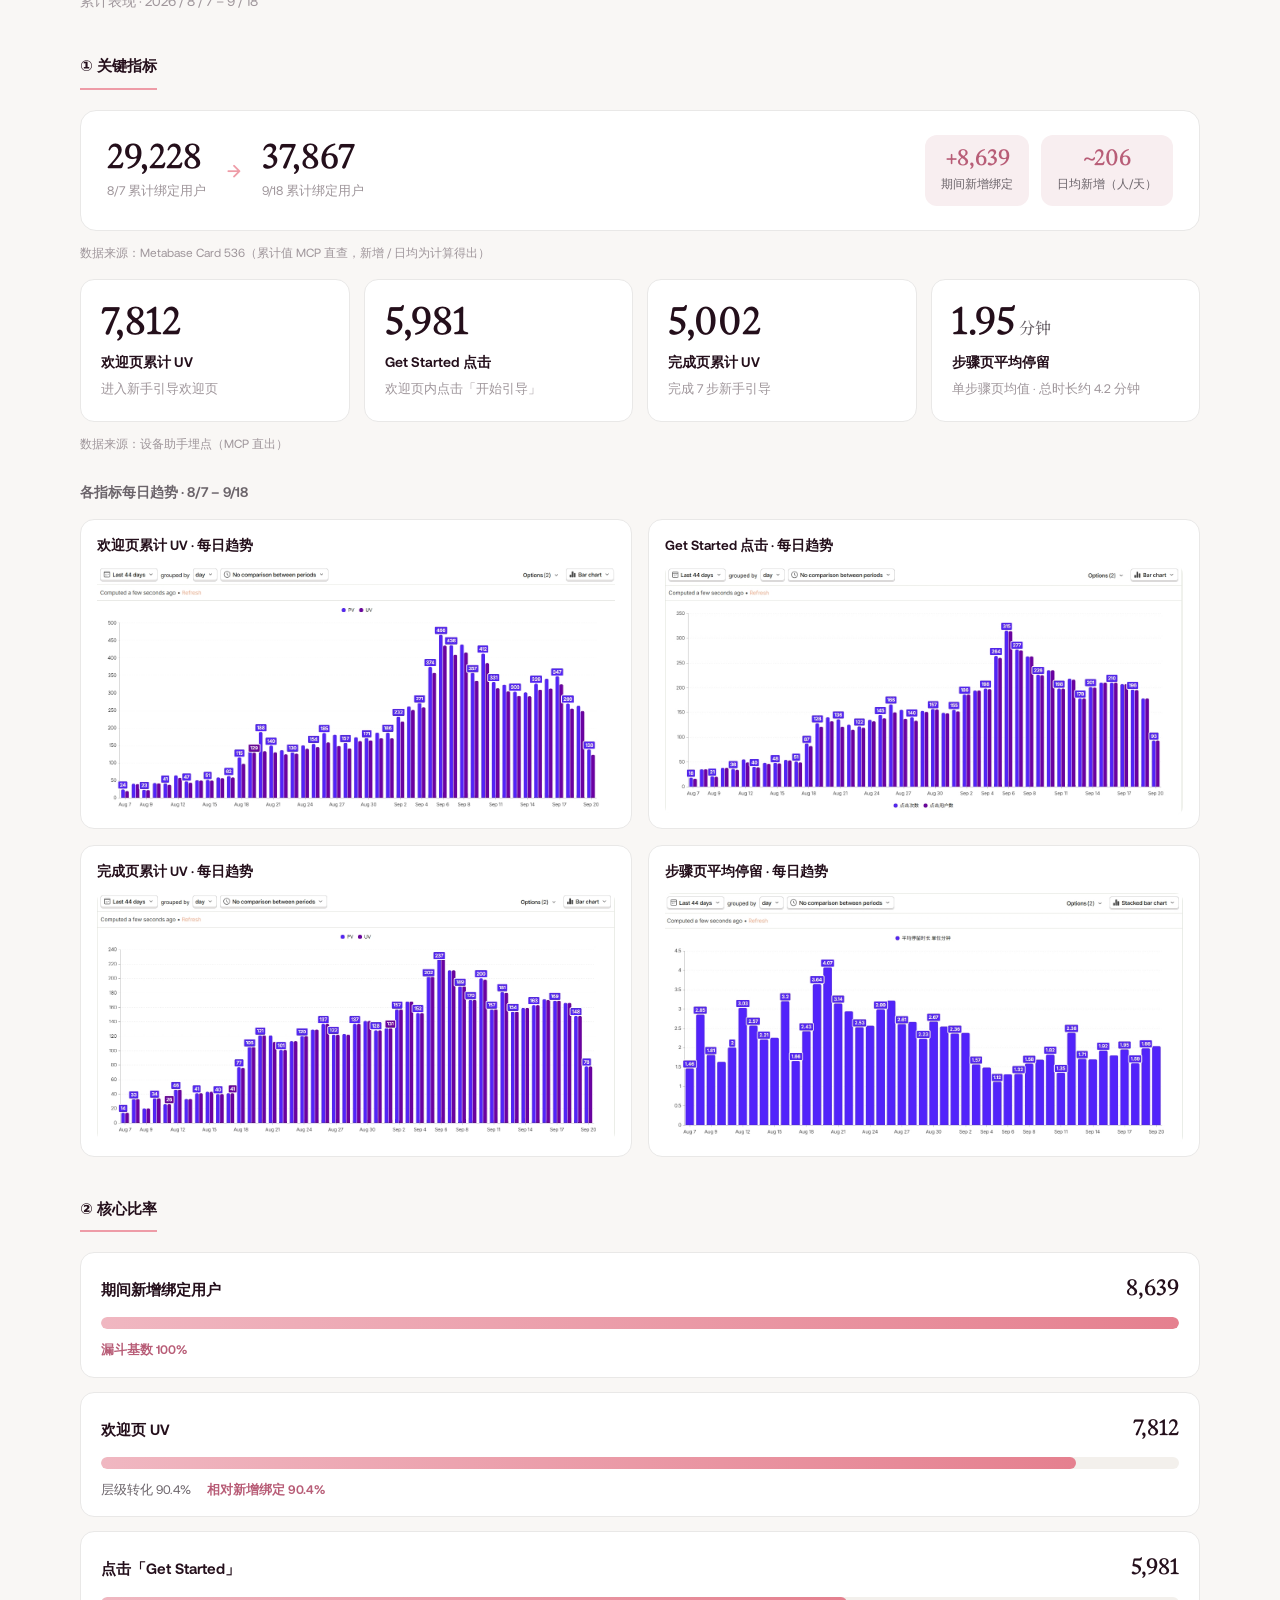
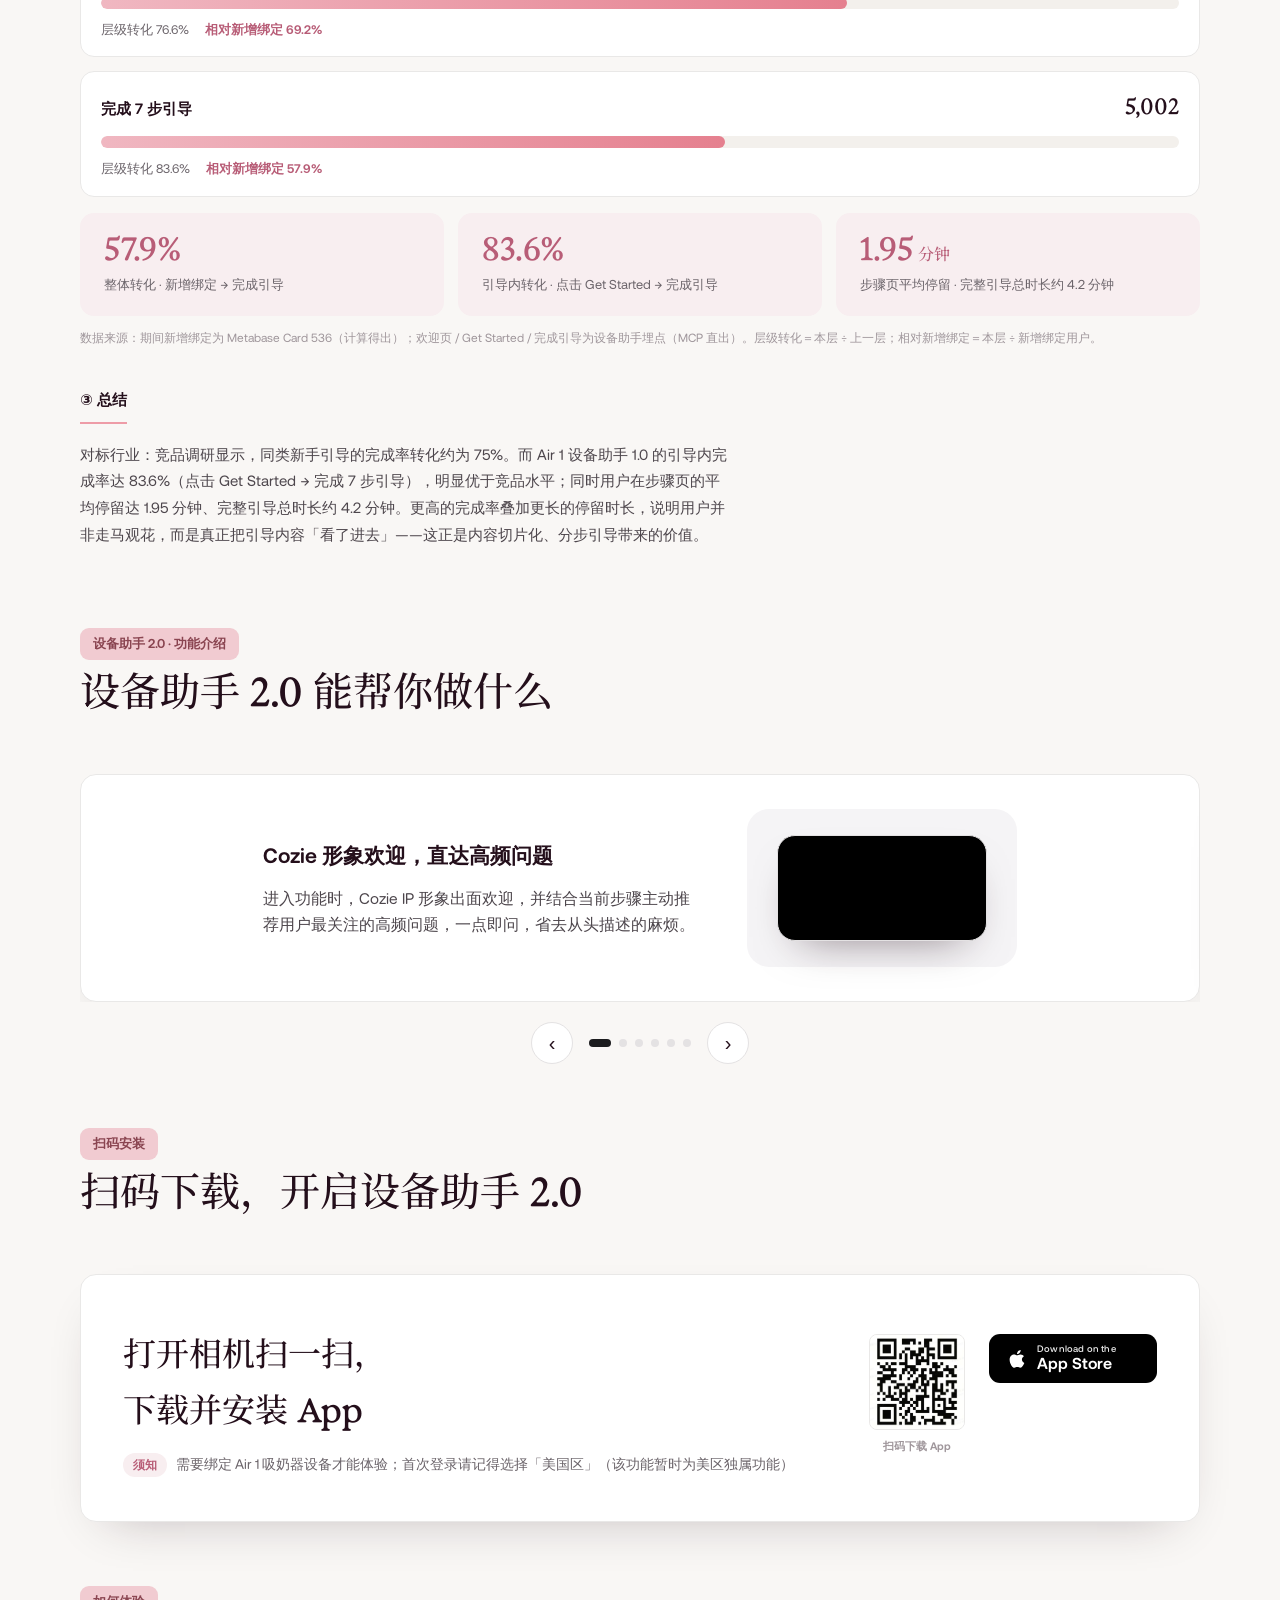
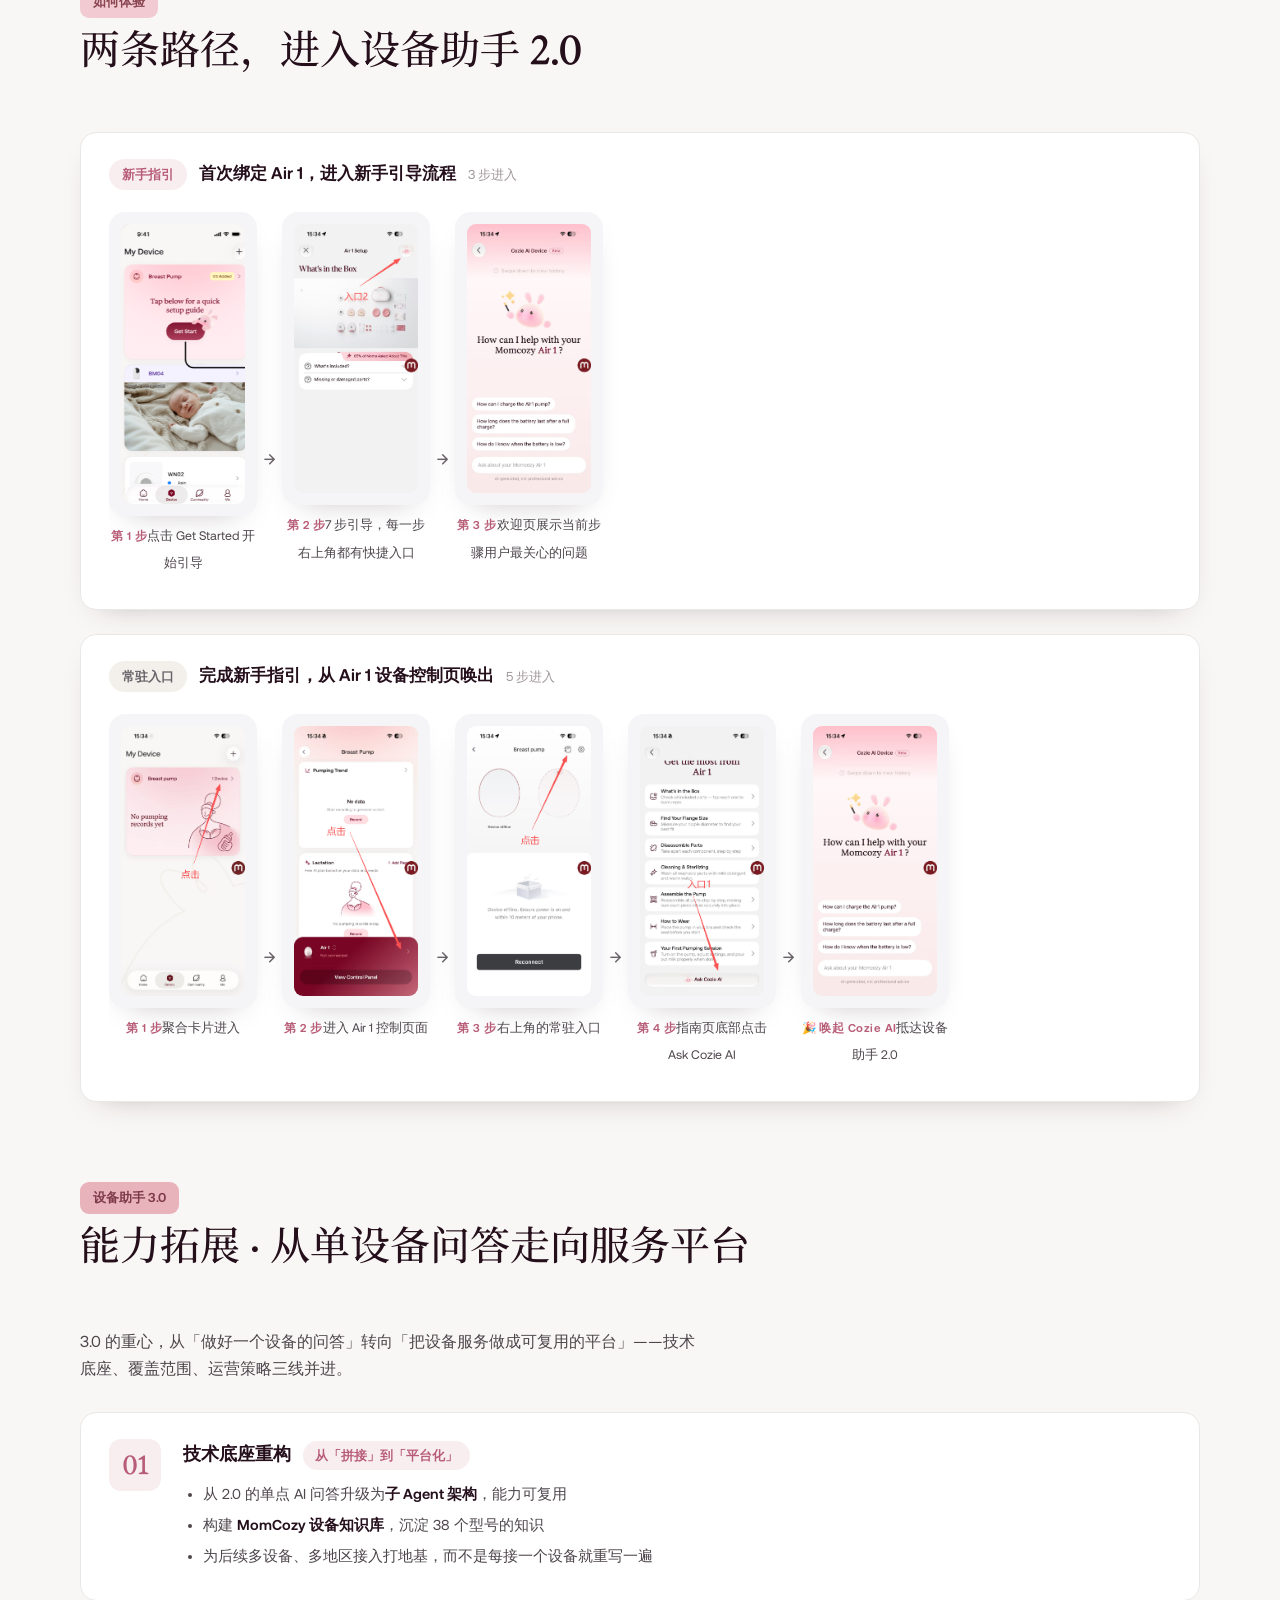
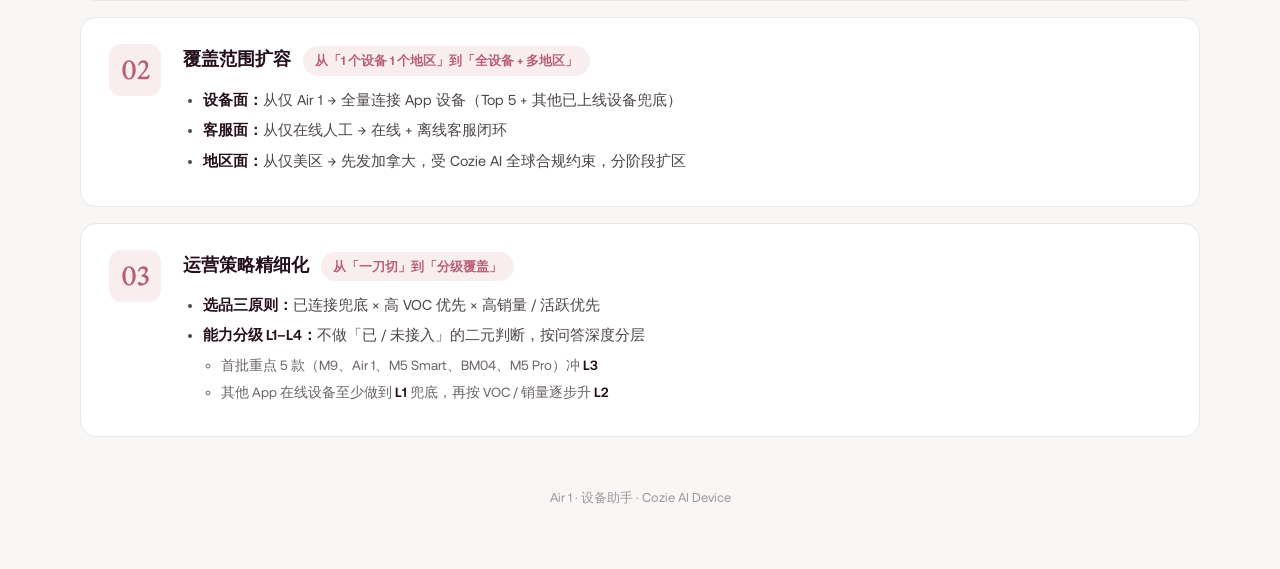
==== commit 98fc47e9: "3.0 update" ====
--- a/index.html
+++ b/index.html
@@ -371,34 +371,51 @@
   <!-- ============================================================= -->
   <section class="section" id="v3">
     <div class="wrap">
-      <div class="sec-head"><span class="kicker k-v3">设备助手 3.0</span><h2>【占位标题】设备助手 3.0 · 能力拓展</h2></div>
-      <p class="sec-sub">【占位说明】这里写一段对 3.0 拓展方向的总体介绍。下面用时间线卡片列出规划中的方向，素材/文案到位后替换。</p>
-
-      <div class="timeline">
-        <div class="rel">
-          <div class="tag">【拓展方向一】</div>
-          <div class="when">规划中</div>
-          <ul>
-            <li>【占位】要点一</li>
-            <li>【占位】要点二</li>
-          </ul>
-        </div>
-        <div class="rel">
-          <div class="tag">【拓展方向二】</div>
-          <div class="when">规划中</div>
-          <ul>
-            <li>【占位】要点一</li>
-            <li>【占位】要点二</li>
-          </ul>
-        </div>
-        <div class="rel">
-          <div class="tag">【拓展方向三】</div>
-          <div class="when">规划中</div>
-          <ul>
-            <li>【占位】要点一</li>
-            <li>【占位】要点二</li>
-          </ul>
-        </div>
+      <div class="sec-head"><span class="kicker k-v3">设备助手 3.0</span><h2>能力拓展 · 从单设备问答走向服务平台</h2></div>
+      <p class="sec-sub">3.0 的重心，从「做好一个设备的问答」转向「把设备服务做成可复用的平台」——技术底座、覆盖范围、运营策略三线并进。</p>
+
+      <div class="evo">
+
+        <div class="evo-item">
+          <div class="evo-num">01</div>
+          <div class="evo-body">
+            <div class="evo-h"><h3>技术底座重构</h3><span class="evo-tag">从「拼接」到「平台化」</span></div>
+            <ul>
+              <li>从 2.0 的单点 AI 问答升级为<b>子 Agent 架构</b>，能力可复用</li>
+              <li>构建 <b>MomCozy 设备知识库</b>，沉淀 38 个型号的知识</li>
+              <li>为后续多设备、多地区接入打地基，而不是每接一个设备就重写一遍</li>
+            </ul>
+          </div>
+        </div>
+
+        <div class="evo-item">
+          <div class="evo-num">02</div>
+          <div class="evo-body">
+            <div class="evo-h"><h3>覆盖范围扩容</h3><span class="evo-tag">从「1 个设备 1 个地区」到「全设备 + 多地区」</span></div>
+            <ul>
+              <li><b>设备面：</b>从仅 Air 1 → 全量连接 App 设备（Top 5 + 其他已上线设备兜底）</li>
+              <li><b>客服面：</b>从仅在线人工 → 在线 + 离线客服闭环</li>
+              <li><b>地区面：</b>从仅美区 → 先发加拿大，受 Cozie AI 全球合规约束，分阶段扩区</li>
+            </ul>
+          </div>
+        </div>
+
+        <div class="evo-item">
+          <div class="evo-num">03</div>
+          <div class="evo-body">
+            <div class="evo-h"><h3>运营策略精细化</h3><span class="evo-tag">从「一刀切」到「分级覆盖」</span></div>
+            <ul>
+              <li><b>选品三原则：</b>已连接兜底 × 高 VOC 优先 × 高销量 / 活跃优先</li>
+              <li><b>能力分级 L1–L4：</b>不做「已 / 未接入」的二元判断，按问答深度分层
+                <ul>
+                  <li>首批重点 5 款（M9、Air 1、M5 Smart、BM04、M5 Pro）冲 <b>L3</b></li>
+                  <li>其他 App 在线设备至少做到 <b>L1</b> 兜底，再按 VOC / 销量逐步升 <b>L2</b></li>
+                </ul>
+              </li>
+            </ul>
+          </div>
+        </div>
+
       </div>
     </div>
   </section>
--- a/styles.css
+++ b/styles.css
@@ -873,6 +873,31 @@
   @media(max-width:760px){.trend-grid{grid-template-columns:1fr}}
 
   .data-summary{color:var(--body);font-size:15px;line-height:1.78;margin:14px 0 0;max-width:72ch}
+
+  /* ===================================================== */
+  /* 3.0 · 能力拓展（竖排演进条）                            */
+  /* ===================================================== */
+  .evo{display:flex;flex-direction:column;gap:16px;margin-top:8px}
+  .evo-item{display:flex;gap:22px;background:var(--surface);border:1px solid var(--line);
+    border-radius:16px;padding:26px 28px}
+  .evo-num{flex:none;width:52px;height:52px;border-radius:12px;background:var(--rose-tint);
+    display:flex;align-items:center;justify-content:center;
+    font-family:var(--serif);font-weight:500;font-size:26px;line-height:1;color:#b85d77}
+  .evo-body{flex:1;min-width:0}
+  .evo-h{display:flex;align-items:baseline;gap:12px;flex-wrap:wrap;margin-bottom:12px}
+  .evo-h h3{margin:0;font-size:18px;font-weight:600;color:var(--ink)}
+  .evo-tag{font-size:12.5px;font-weight:600;color:#b85d77;background:var(--rose-tint);
+    border-radius:999px;padding:4px 12px}
+  .evo-body ul{margin:0;padding-left:20px;color:var(--body);font-size:14.5px;line-height:1.7}
+  .evo-body li{margin:6px 0}
+  .evo-body li b{color:var(--ink);font-weight:600}
+  .evo-body ul ul{margin:6px 0 2px;padding-left:18px}
+  .evo-body ul ul li{margin:4px 0;color:var(--muted-2);font-size:13.5px}
+  :root[data-theme="dark"] .evo-num,:root[data-theme="dark"] .evo-tag{background:#3a2830;color:#eeb6c0}
+  @media(max-width:640px){
+    .evo-item{flex-direction:column;gap:14px;padding:22px 18px}
+    .evo-num{width:44px;height:44px;font-size:22px}
+  }
   @media(max-width:640px){
     .grow-side{margin-left:0;width:100%}
     .grow-pill{flex:1}
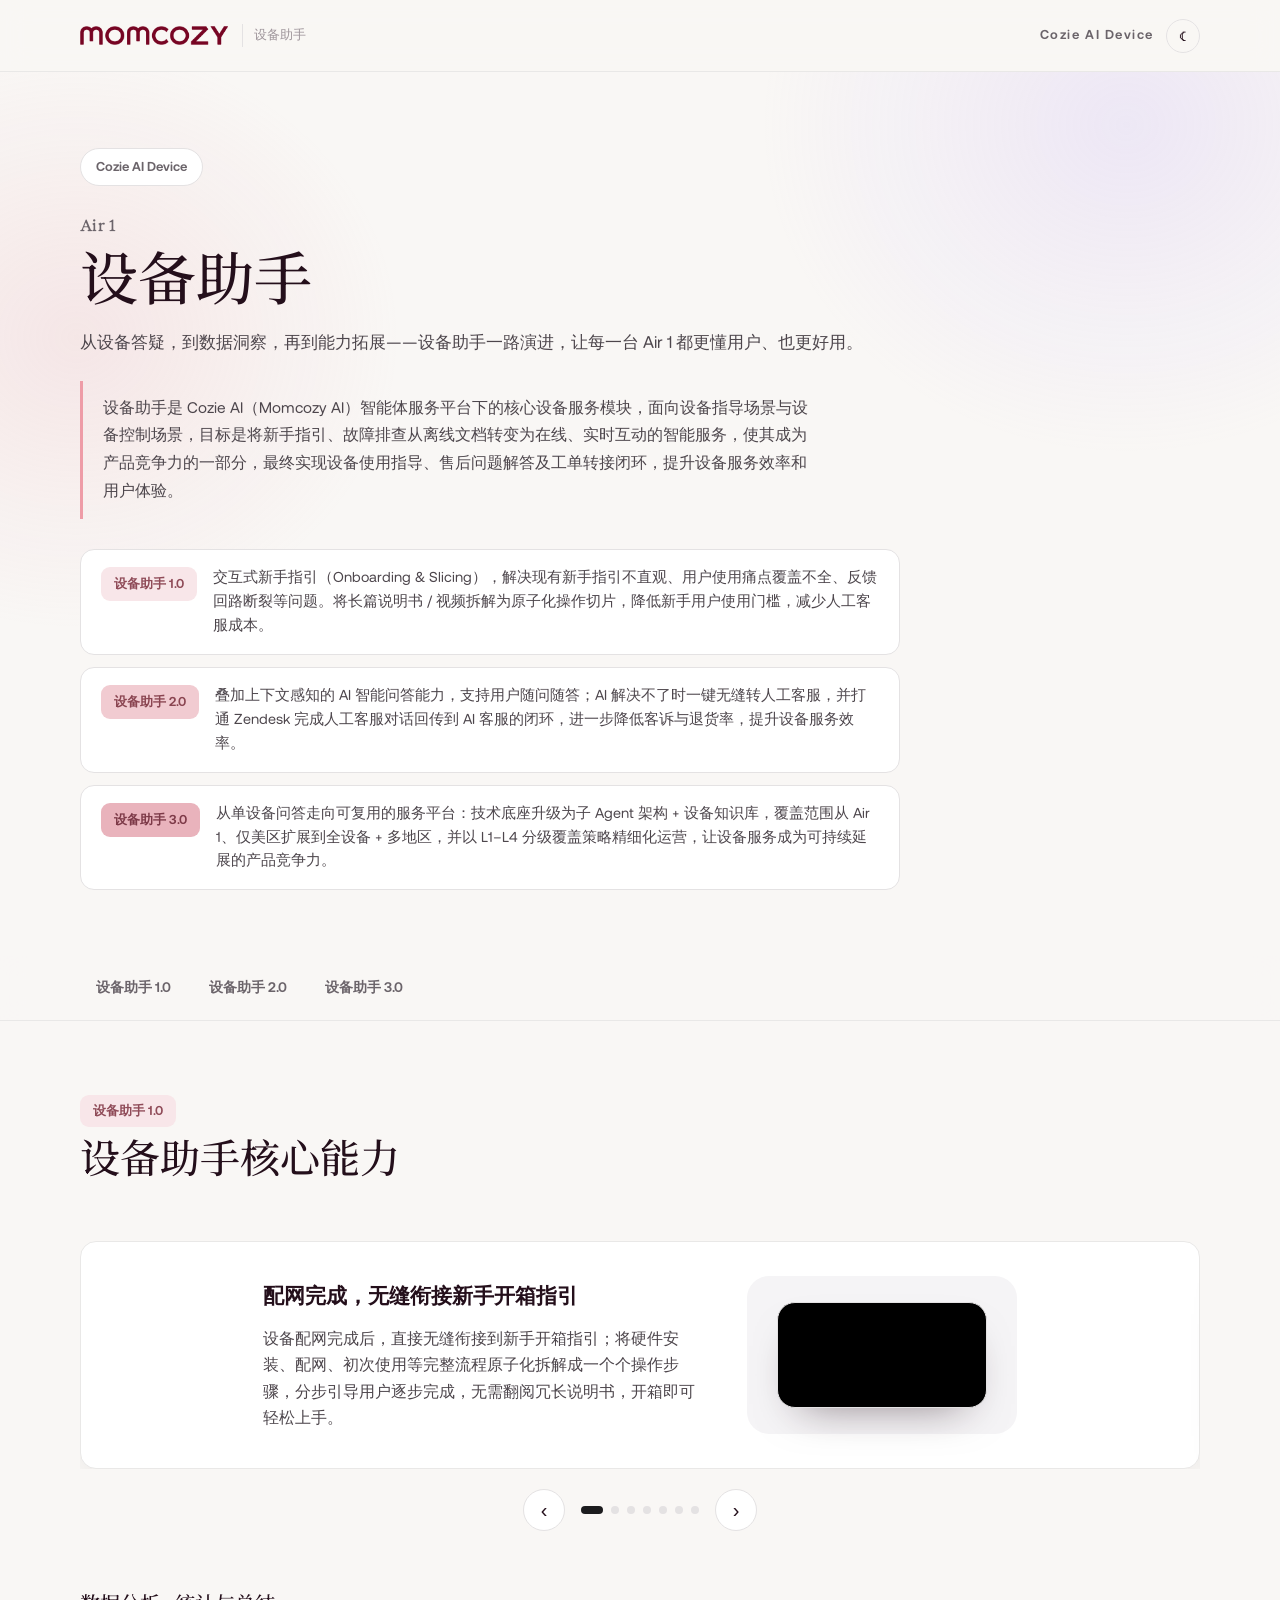
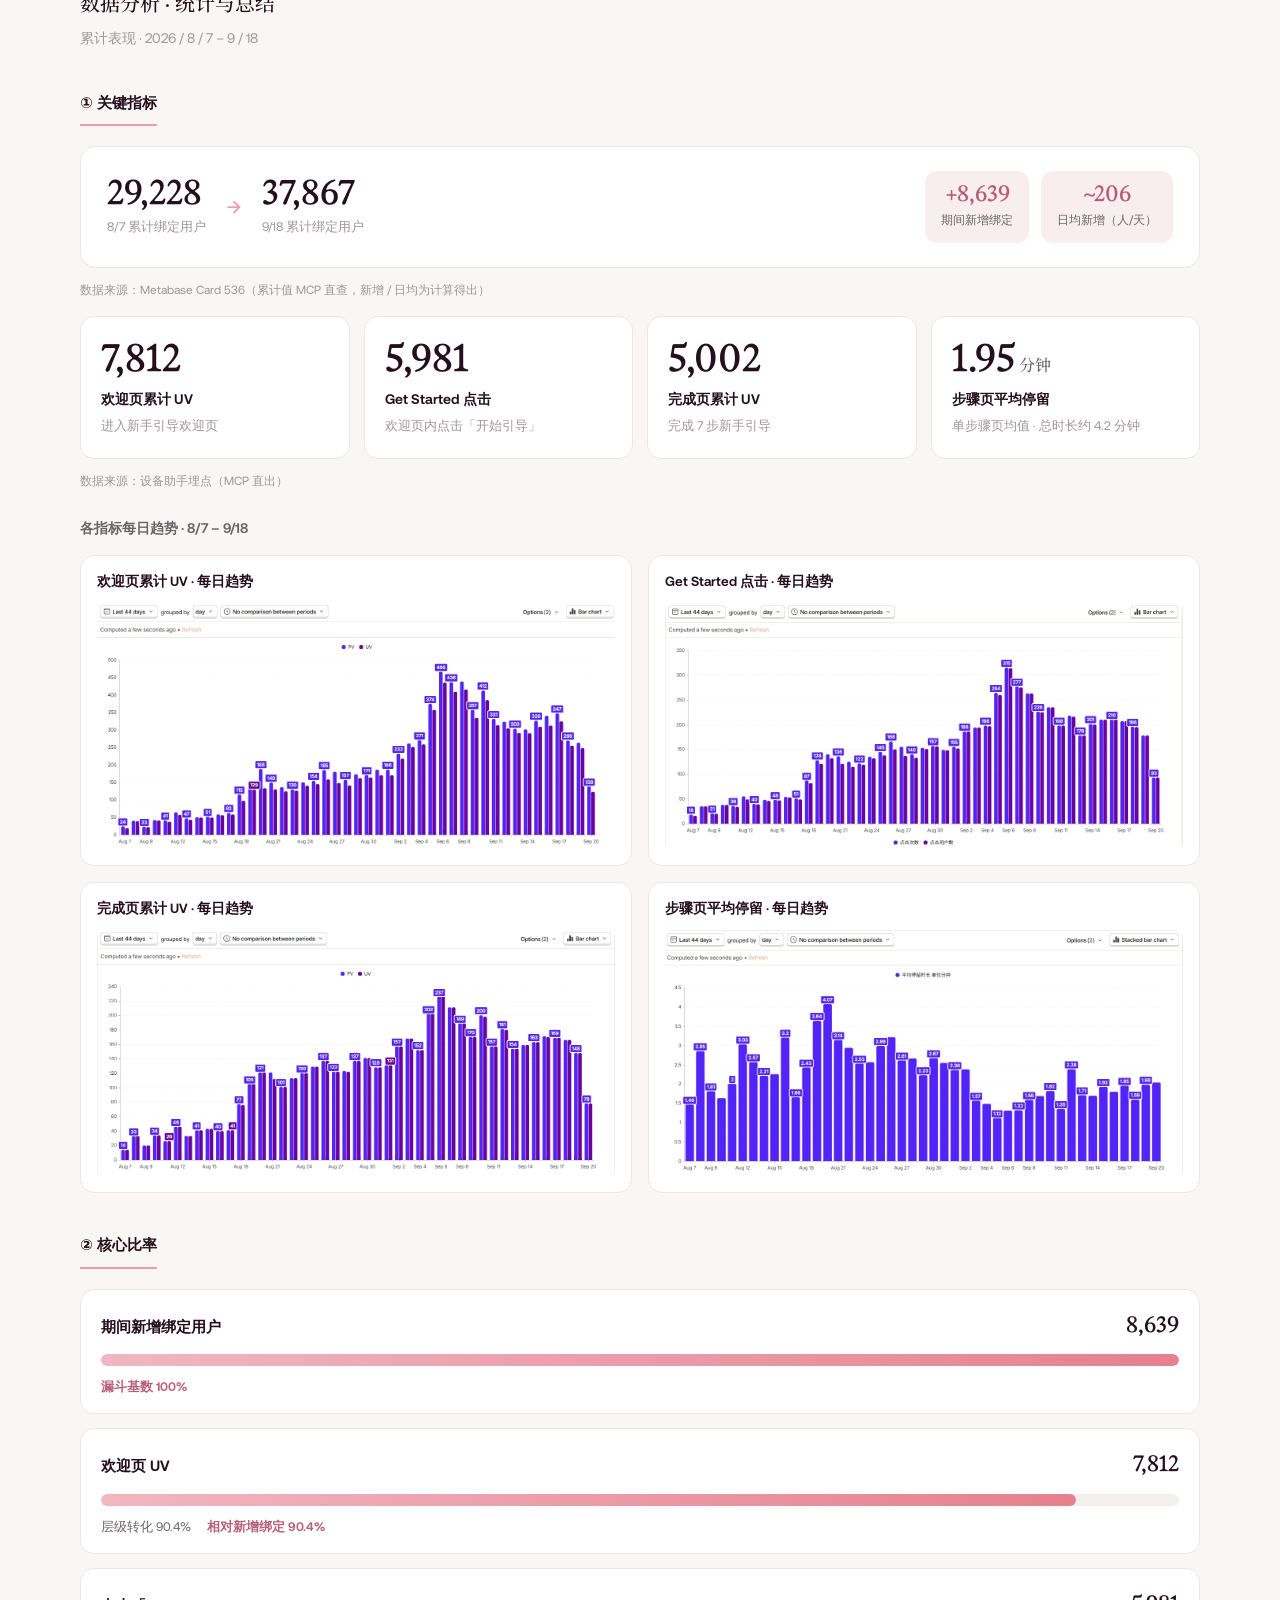
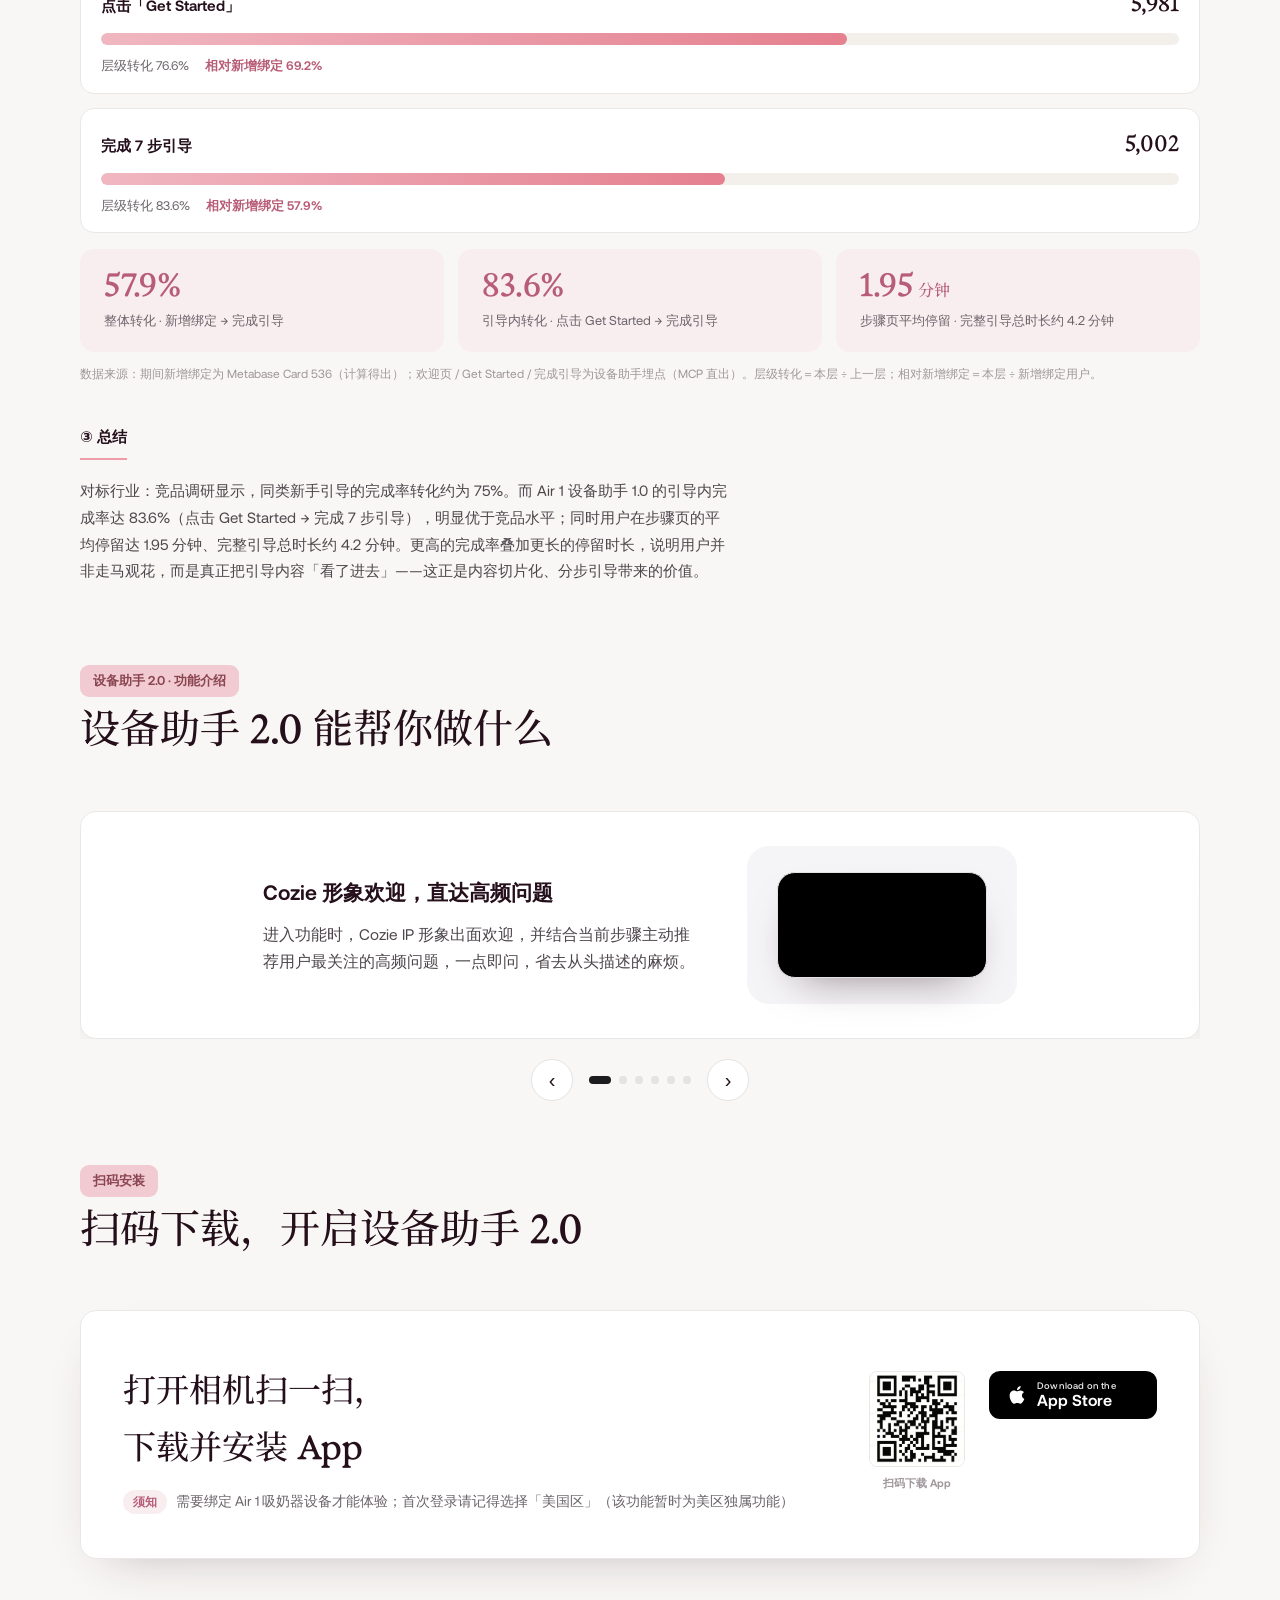
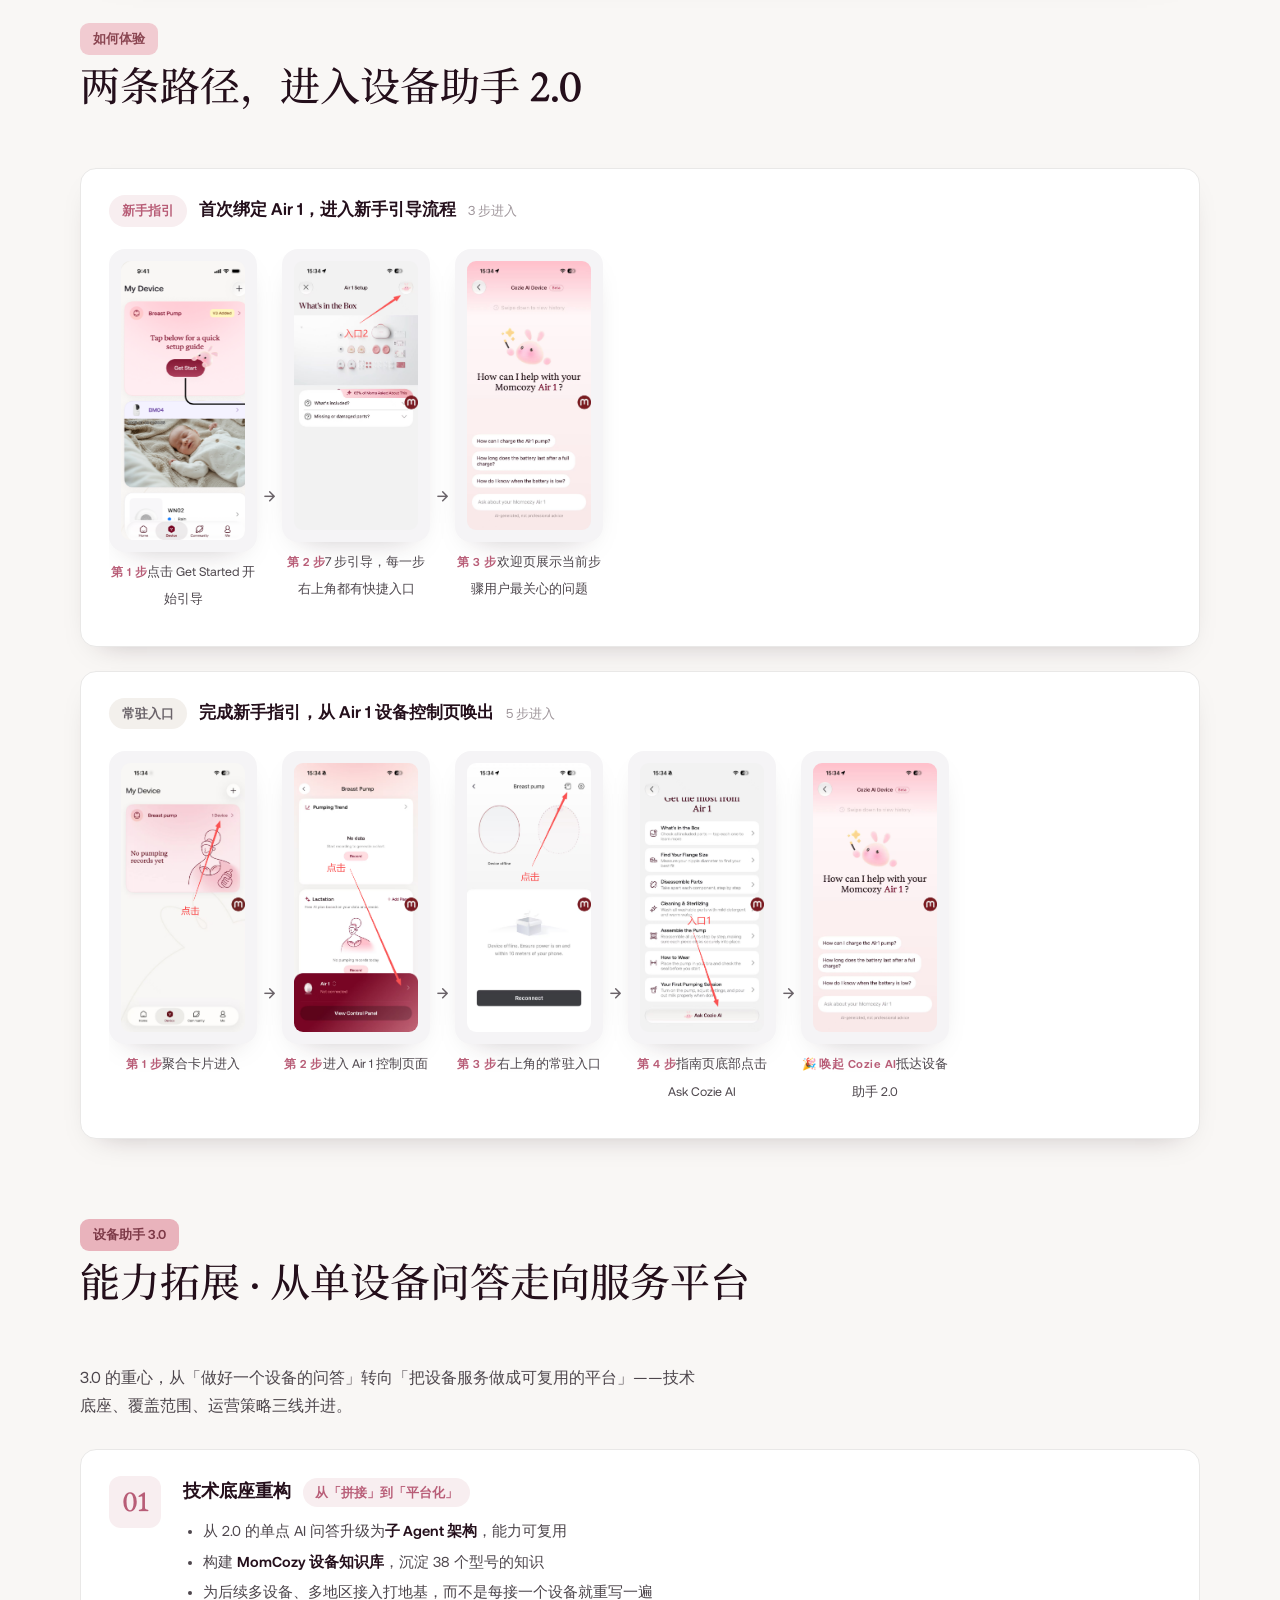
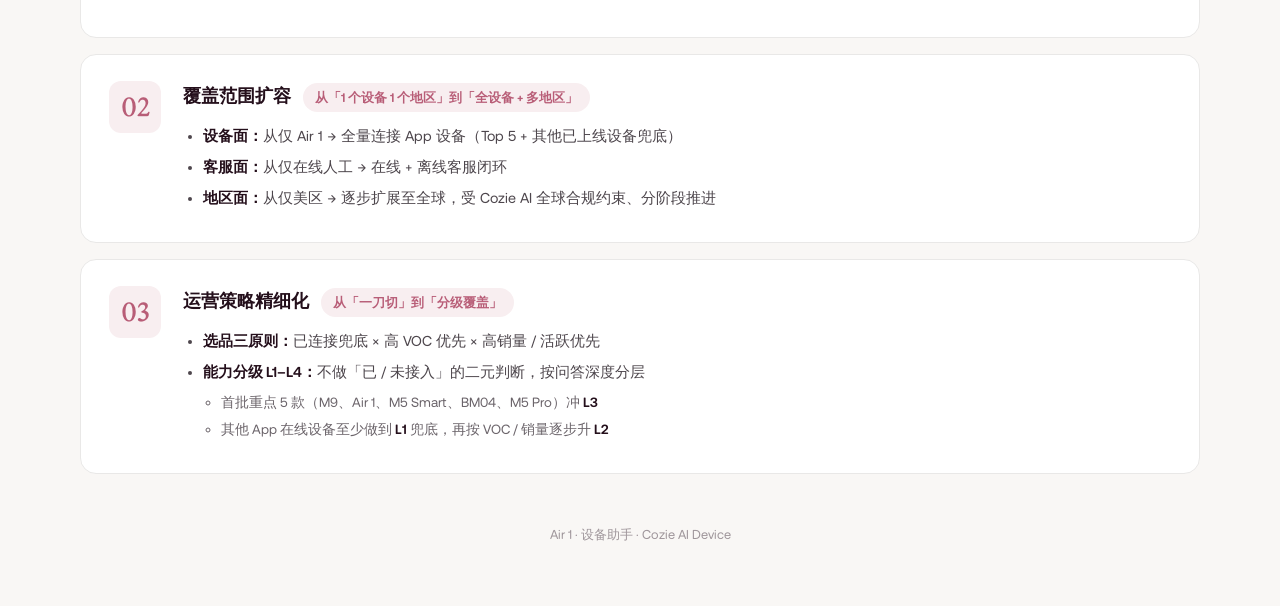
==== commit 9d67ca94: "3，0更新" ====
--- a/index.html
+++ b/index.html
@@ -38,7 +38,7 @@
     <div class="ver-list">
       <a class="ver-item" href="#v1"><span class="ver-badge k-v1">设备助手 1.0</span><span class="ver-desc">交互式新手指引（Onboarding &amp; Slicing），解决现有新手指引不直观、用户使用痛点覆盖不全、反馈回路断裂等问题。将长篇说明书 / 视频拆解为原子化操作切片，降低新手用户使用门槛，减少人工客服成本。</span></a>
       <a class="ver-item" href="#v2"><span class="ver-badge k-v2">设备助手 2.0</span><span class="ver-desc">叠加上下文感知的 AI 智能问答能力，支持用户随问随答；AI 解决不了时一键无缝转人工客服，并打通 Zendesk 完成人工客服对话回传到 AI 客服的闭环，进一步降低客诉与退货率，提升设备服务效率。</span></a>
-      <a class="ver-item" href="#v3"><span class="ver-badge k-v3">设备助手 3.0</span><span class="ver-desc">【占位说明】能力拓展方向，待补充。</span></a>
+      <a class="ver-item" href="#v3"><span class="ver-badge k-v3">设备助手 3.0</span><span class="ver-desc">从单设备问答走向可复用的服务平台：技术底座升级为子 Agent 架构 + 设备知识库，覆盖范围从 Air 1、仅美区扩展到全设备 + 多地区，并以 L1–L4 分级覆盖策略精细化运营，让设备服务成为可持续延展的产品竞争力。</span></a>
     </div>
   </div>
 </section>
@@ -395,7 +395,7 @@
             <ul>
               <li><b>设备面：</b>从仅 Air 1 → 全量连接 App 设备（Top 5 + 其他已上线设备兜底）</li>
               <li><b>客服面：</b>从仅在线人工 → 在线 + 离线客服闭环</li>
-              <li><b>地区面：</b>从仅美区 → 先发加拿大，受 Cozie AI 全球合规约束，分阶段扩区</li>
+              <li><b>地区面：</b>从仅美区 → 逐步扩展至全球，受 Cozie AI 全球合规约束、分阶段推进</li>
             </ul>
           </div>
         </div>
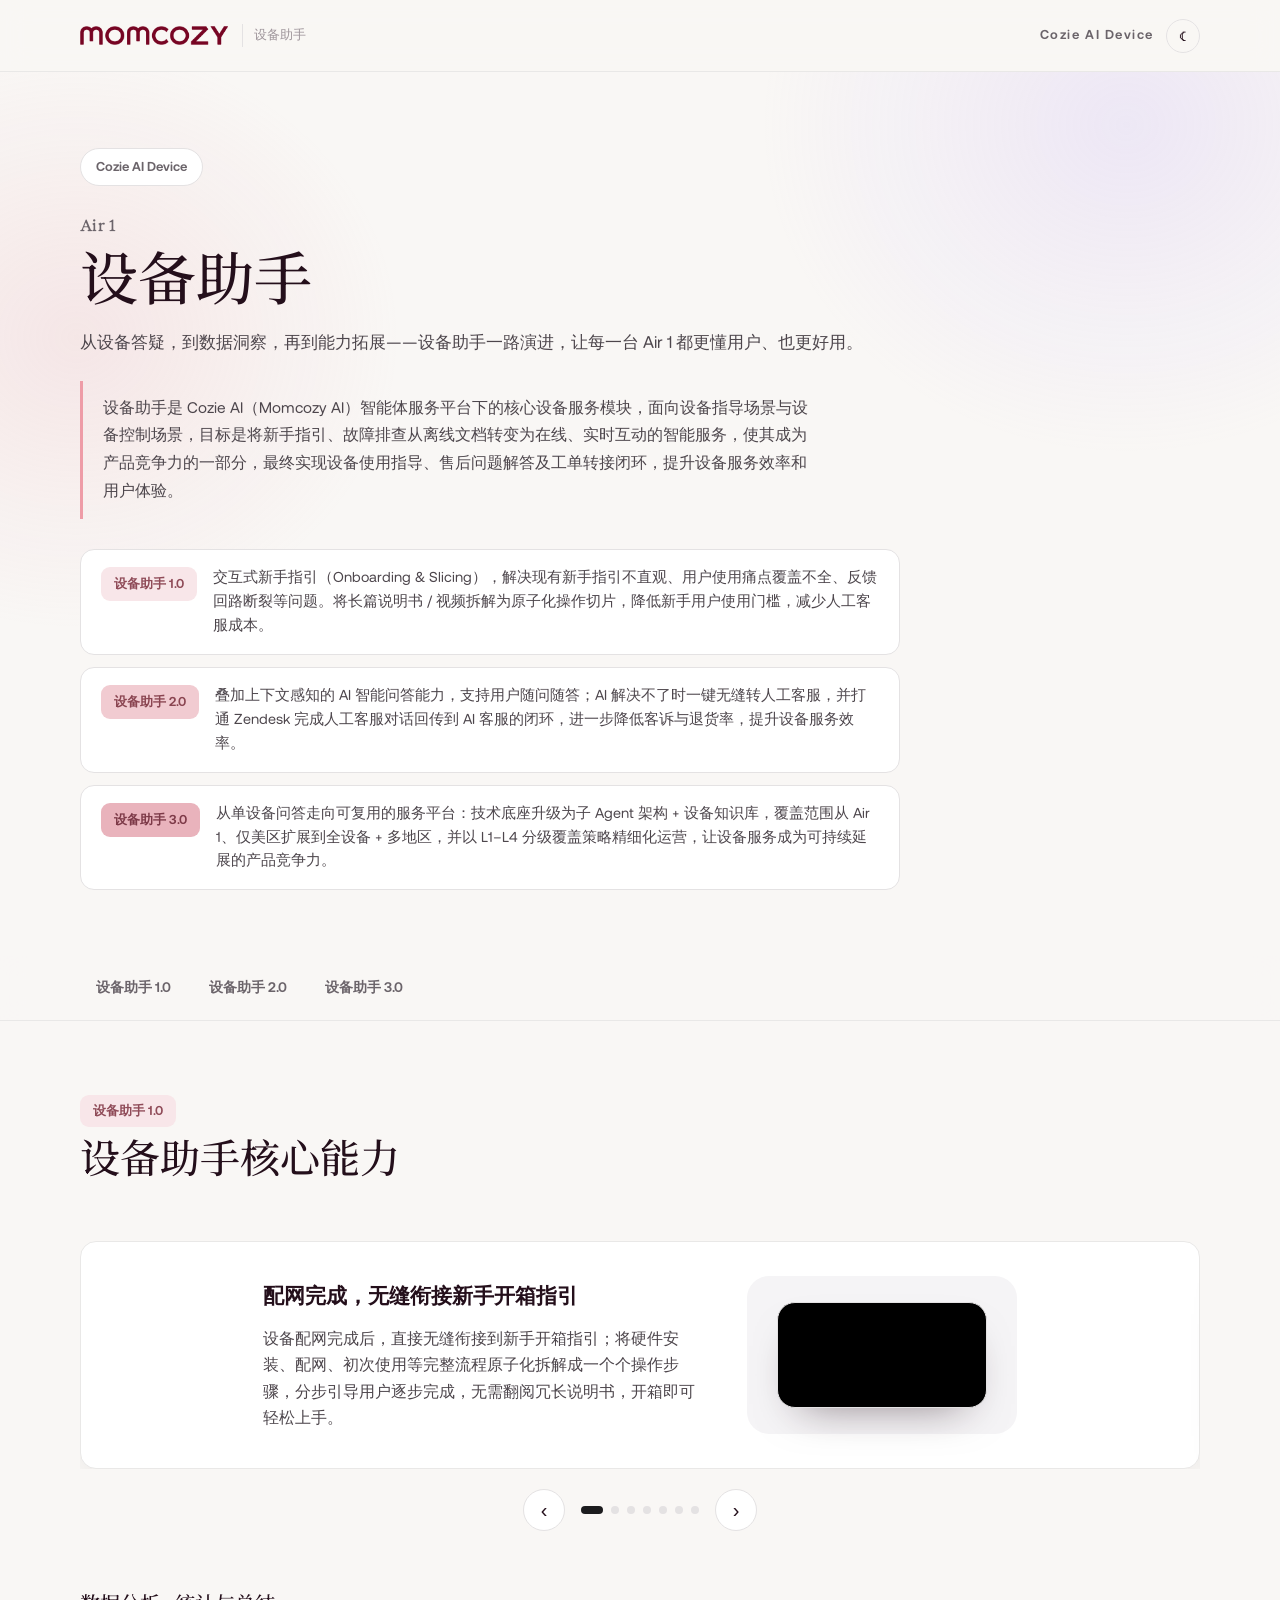
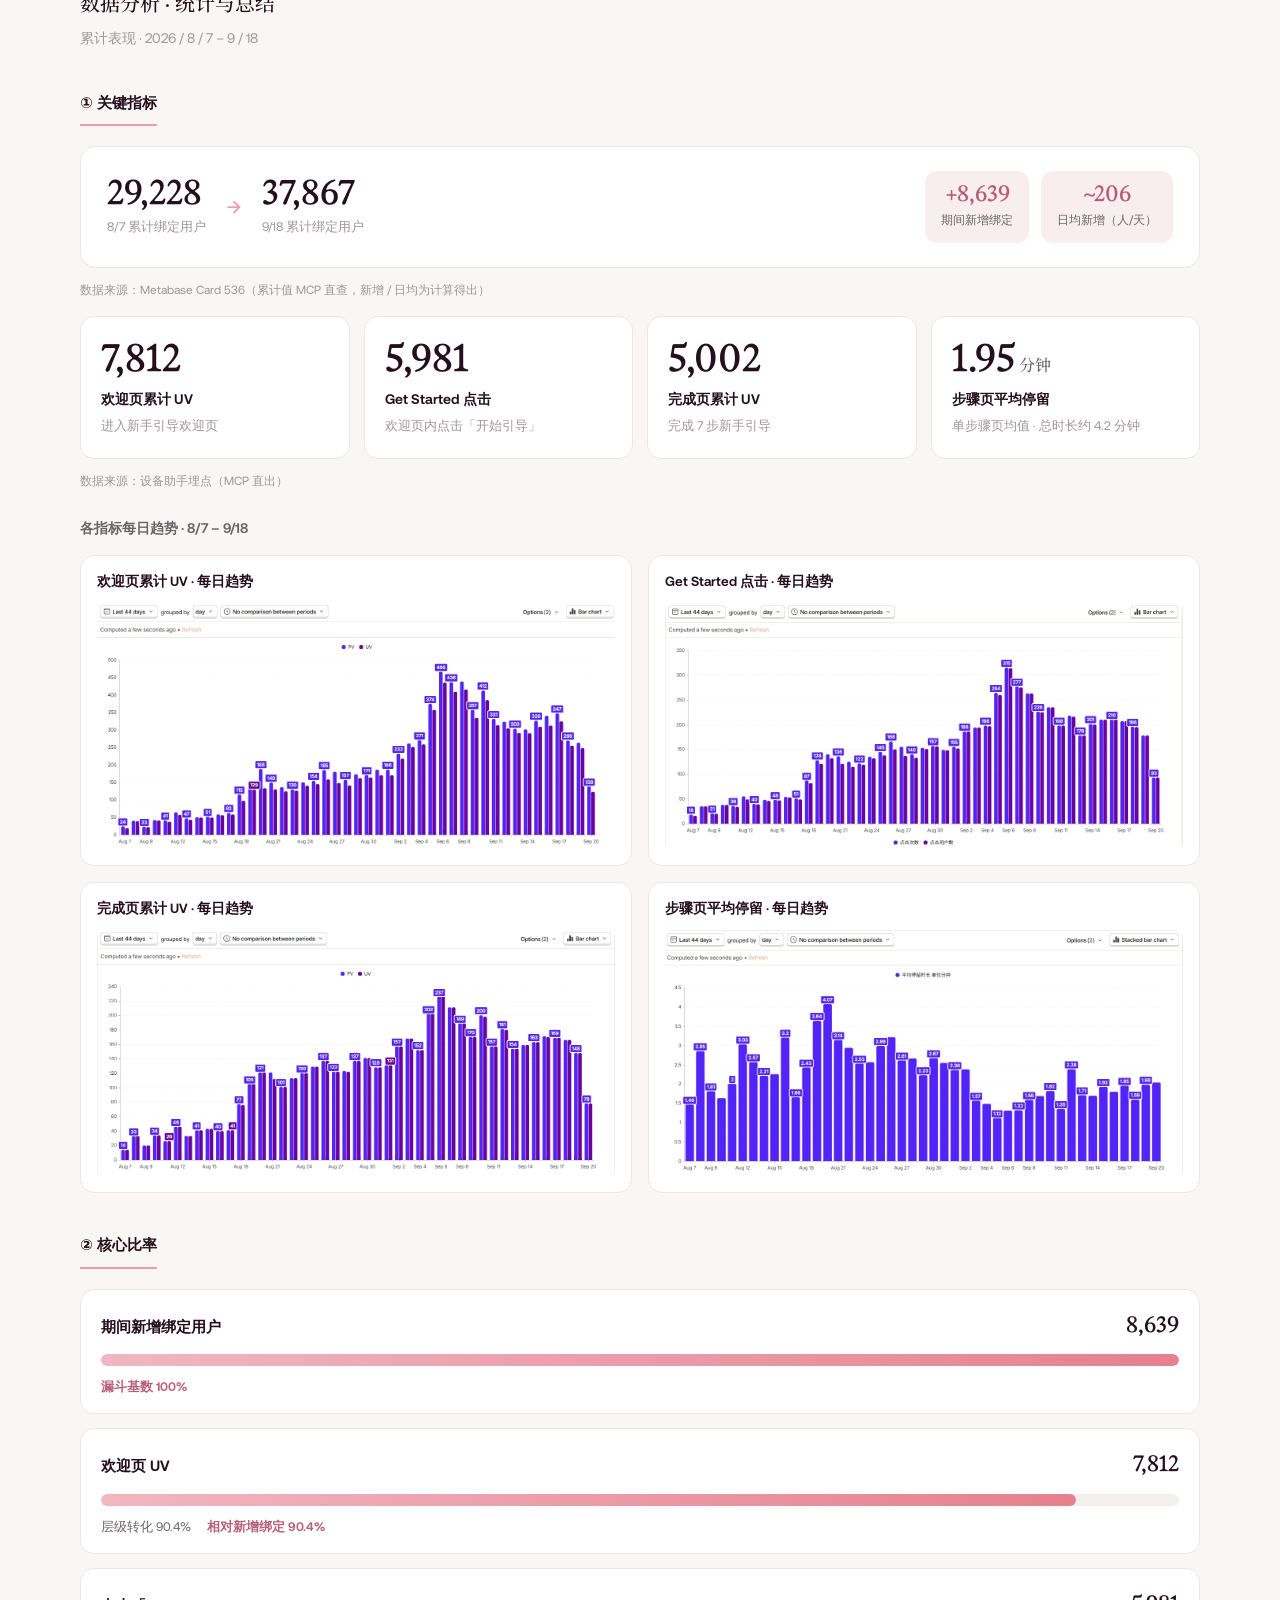
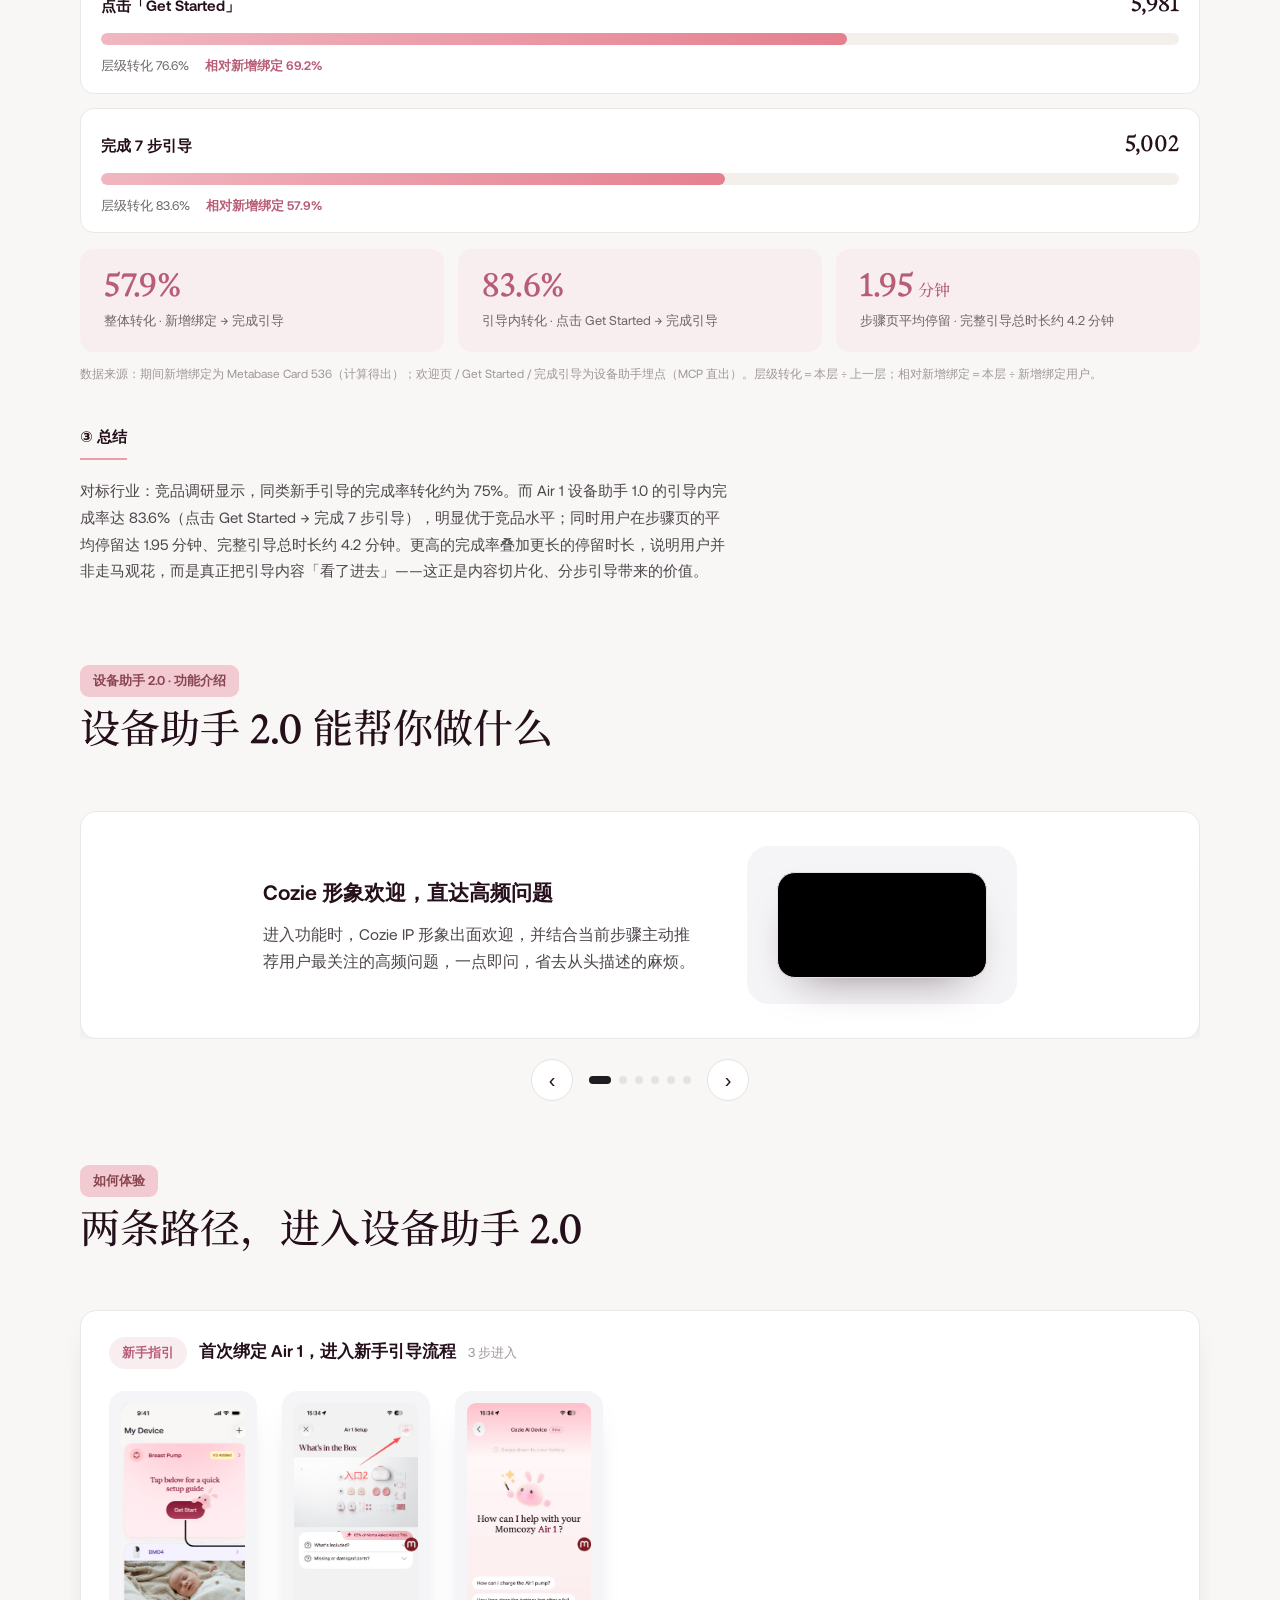
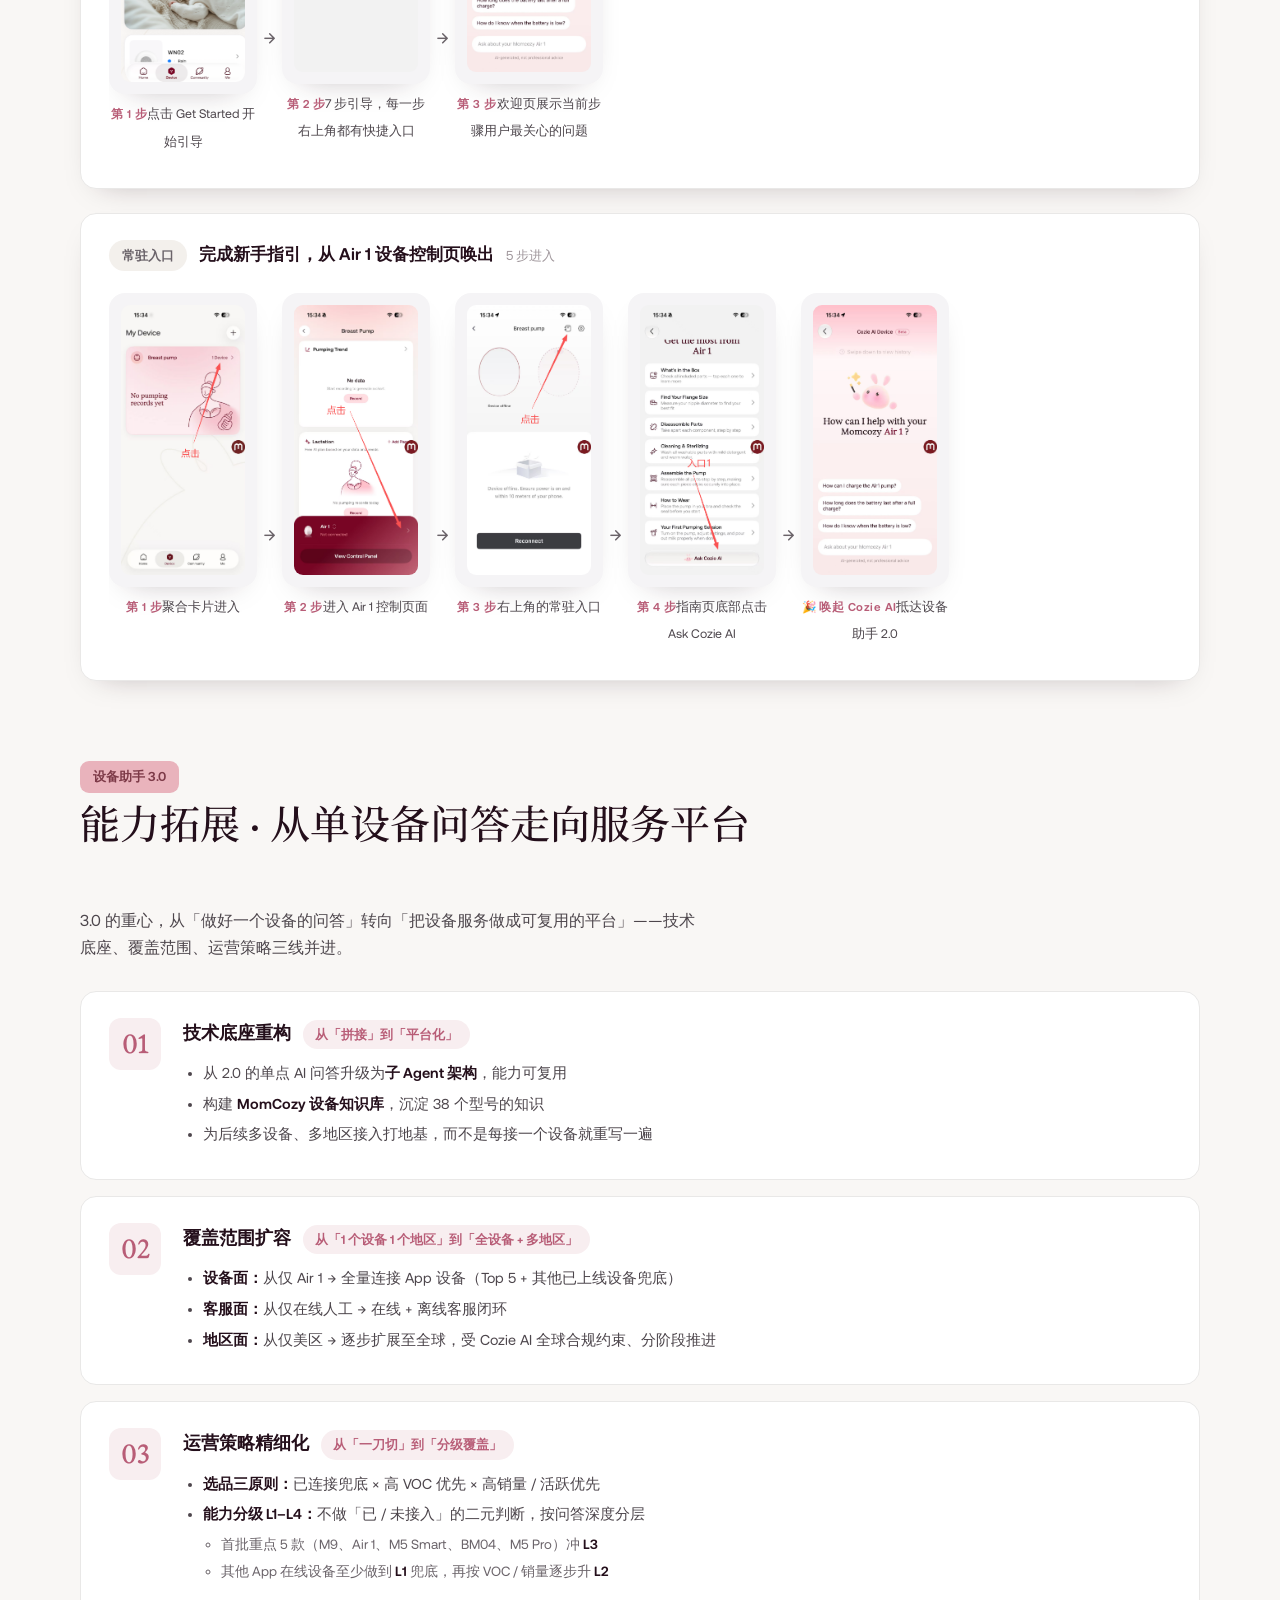
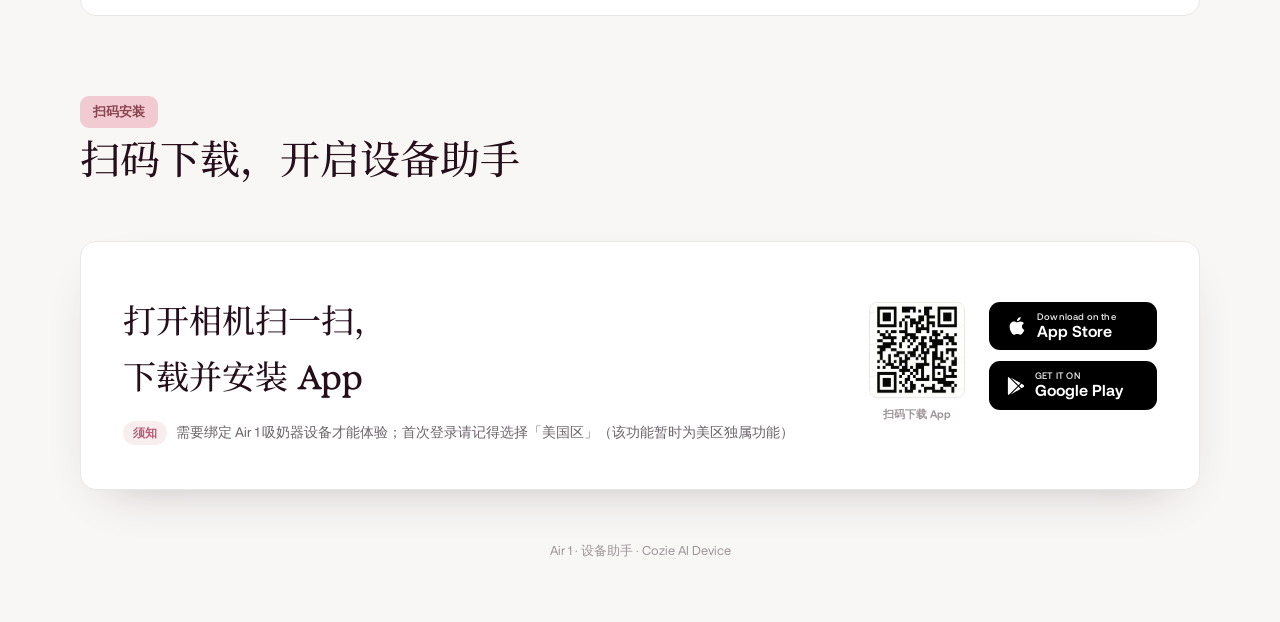
==== commit 7cc8b8cc: "QR update" ====
--- a/index.html
+++ b/index.html
@@ -305,23 +305,6 @@
       </div>
     </div>
 
-    <!-- 2.0 子模块 · 扫码安装 -->
-    <div class="wrap" style="margin-top:64px">
-      <div class="sec-head"><span class="kicker k-v2">扫码安装</span><h2>扫码下载，开启设备助手 2.0</h2></div>
-      <div class="closing-card">
-        <div class="cc-left">
-          <h2>打开相机扫一扫，<br>下载并安装 App</h2>
-          <p class="install-note"><span class="install-note-tag">须知</span>需要绑定 Air 1 吸奶器设备才能体验；首次登录请记得选择「美国区」（该功能暂时为美区独属功能）</p>
-        </div>
-        <div class="cc-right">
-          <div class="qr-wrap"><img src="pic/QR.jpg" alt="扫码下载 App"><div class="qr-cap">扫码下载 App</div></div>
-          <div class="badges">
-            <a class="badge" href="https://apps.apple.com/app/Momcozy/id6473000053" target="_blank" rel="noopener"><svg width="20" height="20" viewBox="0 0 384 512" fill="#fff"><path d="M318.7 268c-.2-36.7 16.4-64.4 50-84.8-18.8-26.9-47.2-41.7-84.7-44.6-35.5-2.8-74.3 20.7-88.5 20.7-15 0-49.4-19.7-76.4-19.7C63.3 141 3.1 184.6 3.1 273.7c0 26.3 4.8 53.5 14.4 81.5 12.8 36.8 59 127 107.2 125.5 25.2-.6 43-17.9 75.8-17.9 31.8 0 48.3 17.9 76.4 17.9 48.6-.7 90.4-82.5 102.6-119.4-65.2-30.7-61-90-61-93.3zm-56.6-172.3c27.3-32.4 24.8-61.9 24-72.5-24.1 1.4-52 16.4-67.9 34.9-17.5 19.8-27.8 44.3-25.6 71.9 26.1 2 49.9-11.4 69.5-34.3z"></path></svg><span><small>Download on the</small><b>App Store</b></span></a>
-          </div>
-        </div>
-      </div>
-    </div>
-
     <!-- 2.0 子模块 · 如何体验 -->
     <div class="wrap" style="margin-top:64px">
       <div class="sec-head"><span class="kicker k-v2">如何体验</span><h2>两条路径，进入设备助手 2.0</h2></div>
@@ -420,6 +403,26 @@
     </div>
   </section>
 
+  <!-- 全页尾 · 扫码安装（App Store + Google Play） -->
+  <section class="section" id="download">
+    <div class="wrap">
+      <div class="sec-head"><span class="kicker k-v2">扫码安装</span><h2>扫码下载，开启设备助手</h2></div>
+      <div class="closing-card">
+        <div class="cc-left">
+          <h2>打开相机扫一扫，<br>下载并安装 App</h2>
+          <p class="install-note"><span class="install-note-tag">须知</span>需要绑定 Air 1 吸奶器设备才能体验；首次登录请记得选择「美国区」（该功能暂时为美区独属功能）</p>
+        </div>
+        <div class="cc-right">
+          <div class="qr-wrap"><img src="pic/QR.jpg" alt="扫码下载 App"><div class="qr-cap">扫码下载 App</div></div>
+          <div class="badges">
+            <a class="badge" href="https://apps.apple.com/app/Momcozy/id6473000053" target="_blank" rel="noopener"><svg width="20" height="20" viewBox="0 0 384 512" fill="#fff"><path d="M318.7 268c-.2-36.7 16.4-64.4 50-84.8-18.8-26.9-47.2-41.7-84.7-44.6-35.5-2.8-74.3 20.7-88.5 20.7-15 0-49.4-19.7-76.4-19.7C63.3 141 3.1 184.6 3.1 273.7c0 26.3 4.8 53.5 14.4 81.5 12.8 36.8 59 127 107.2 125.5 25.2-.6 43-17.9 75.8-17.9 31.8 0 48.3 17.9 76.4 17.9 48.6-.7 90.4-82.5 102.6-119.4-65.2-30.7-61-90-61-93.3zm-56.6-172.3c27.3-32.4 24.8-61.9 24-72.5-24.1 1.4-52 16.4-67.9 34.9-17.5 19.8-27.8 44.3-25.6 71.9 26.1 2 49.9-11.4 69.5-34.3z"></path></svg><span><small>Download on the</small><b>App Store</b></span></a>
+            <a class="badge" href="https://play.google.com/store/search?q=Momcozy&amp;c=apps" target="_blank" rel="noopener"><svg width="18" height="20" viewBox="0 0 512 512" fill="#fff" aria-hidden="true"><path d="M325.3 234.3L104.6 13l280.8 161.2-60.1 60.1zM47 0C34 6.8 25.3 19.2 25.3 35.3v441.3c0 16.1 8.7 28.5 21.7 35.3l256.6-256L47 0zm425.2 225.6l-58.9-34.1-65.7 64.5 65.7 64.5 60.1-34.1c18-14.3 18-46.5-1.2-60.8zM104.6 499l280.8-161.2-60.1-60.1L104.6 499z"></path></svg><span><small>GET IT ON</small><b>Google Play</b></span></a>
+          </div>
+        </div>
+      </div>
+    </div>
+  </section>
+
 </main>
 
 <footer><span>Air 1 · 设备助手 · Cozie AI Device</span></footer>
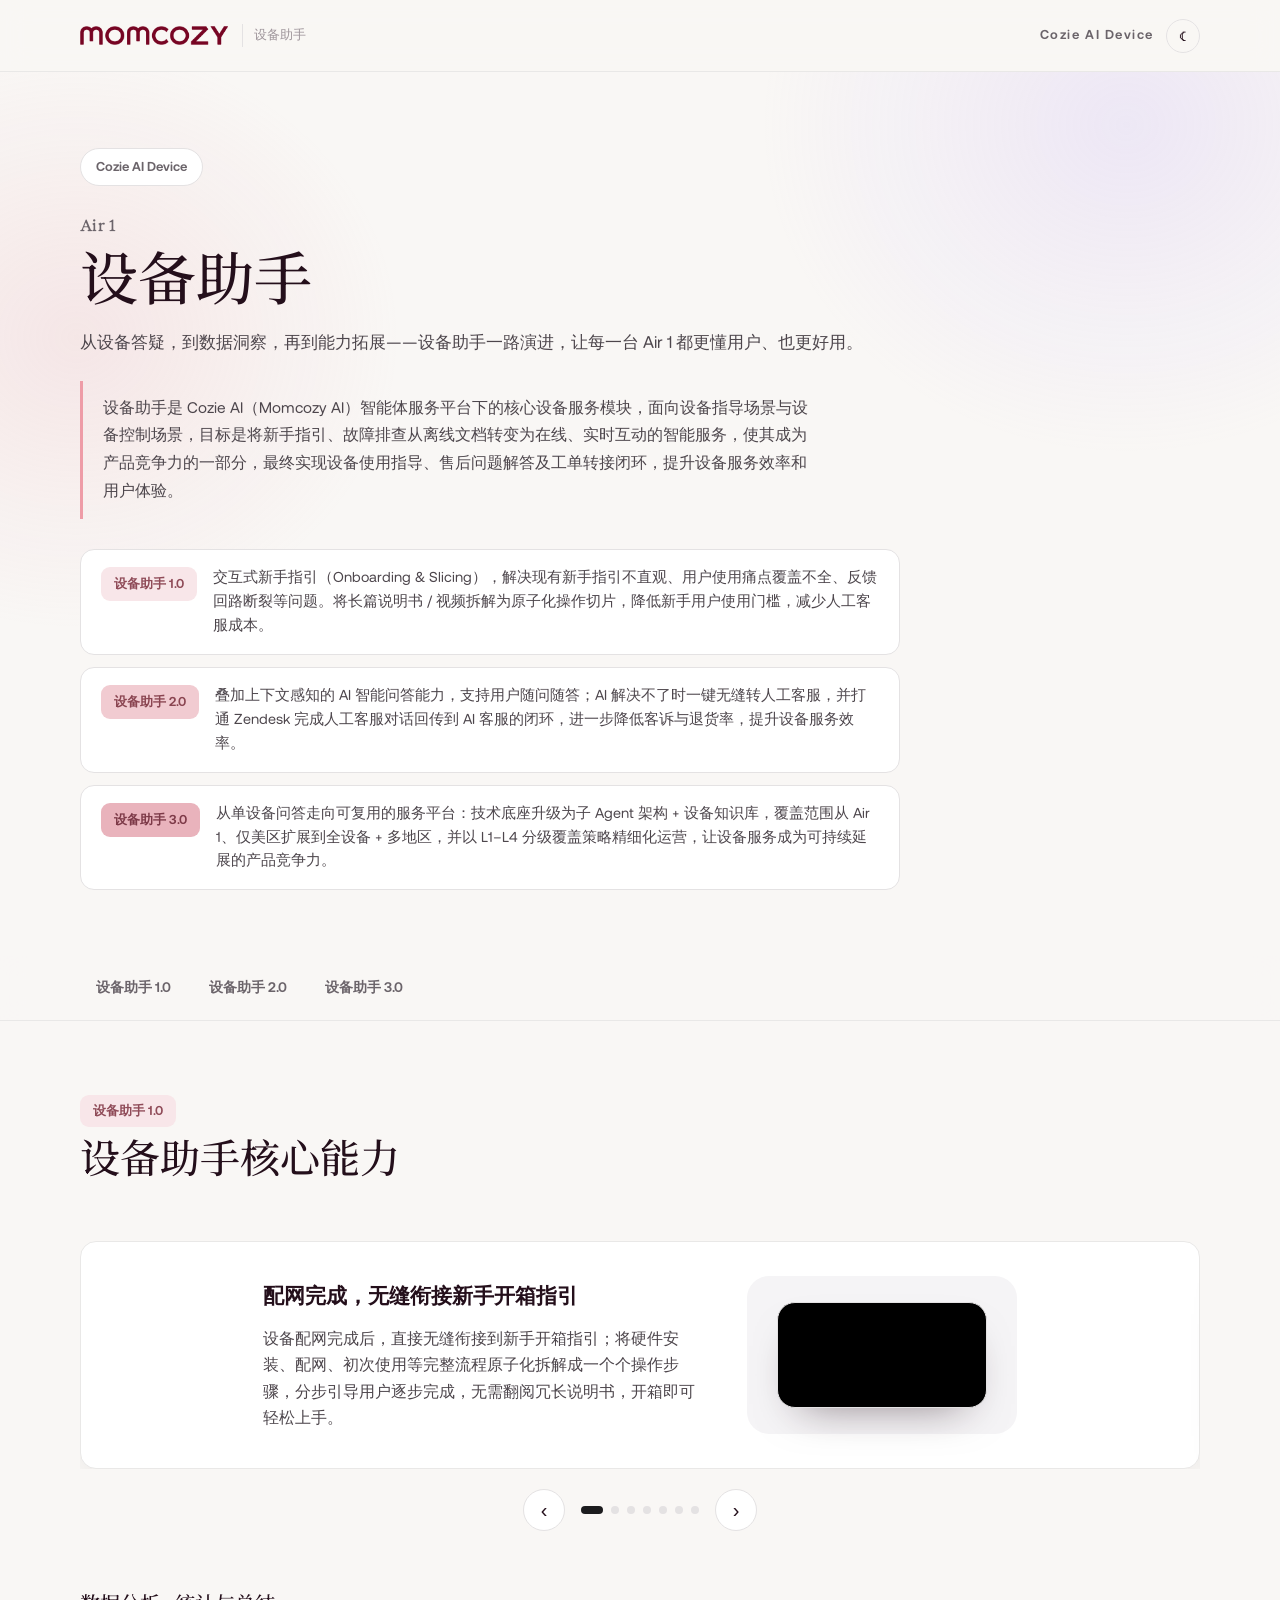
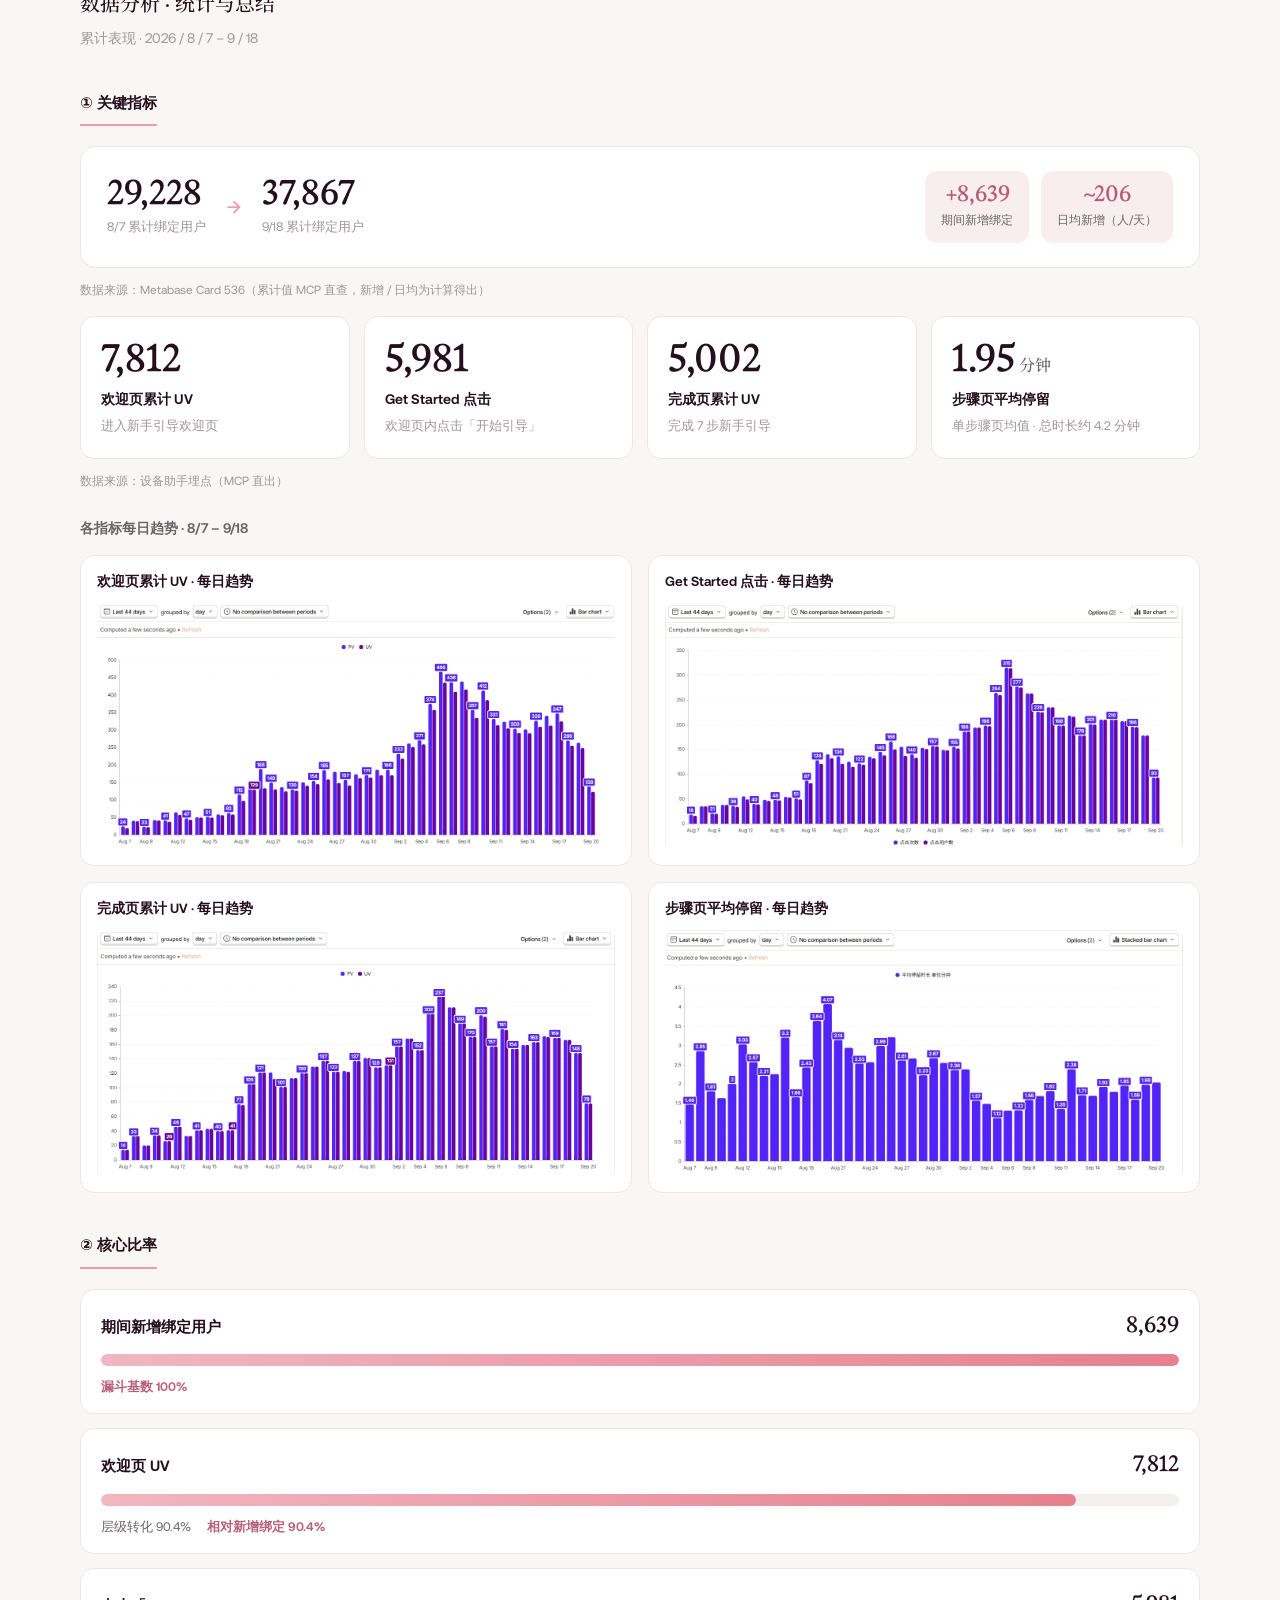
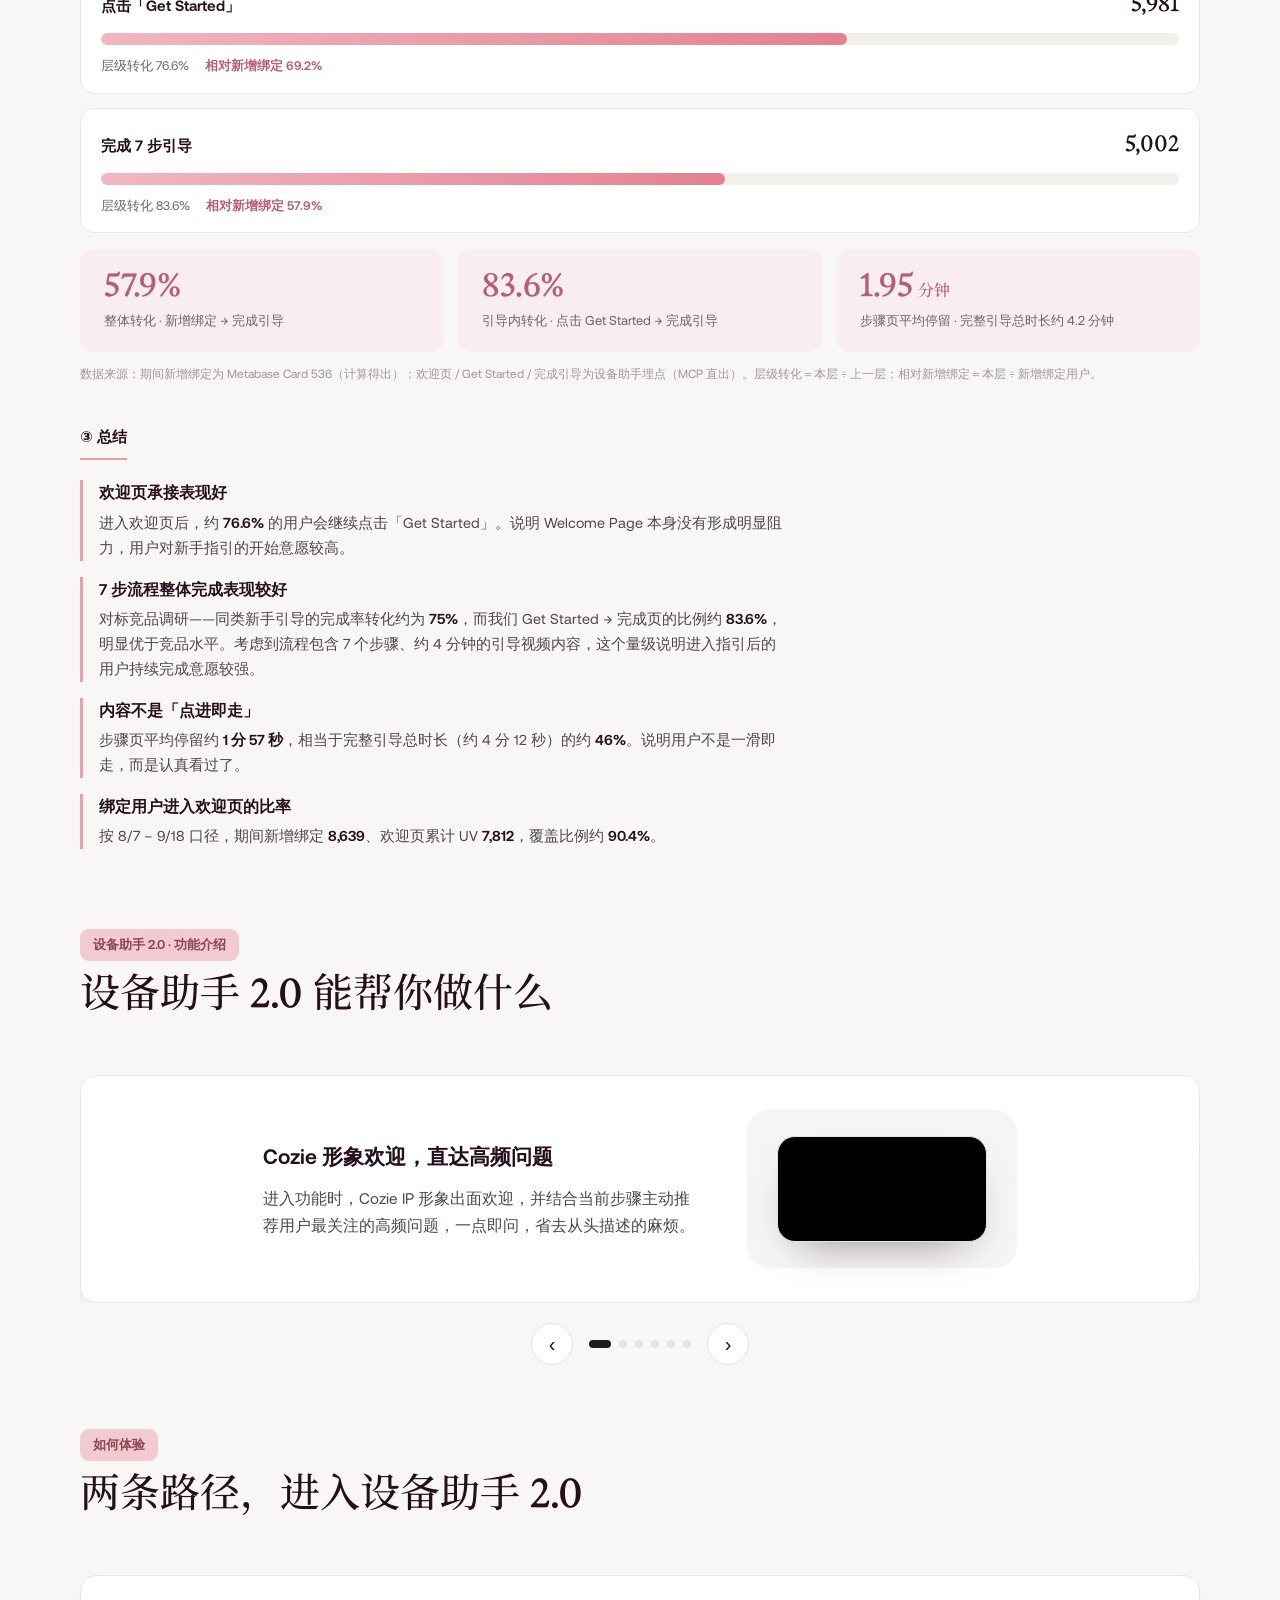
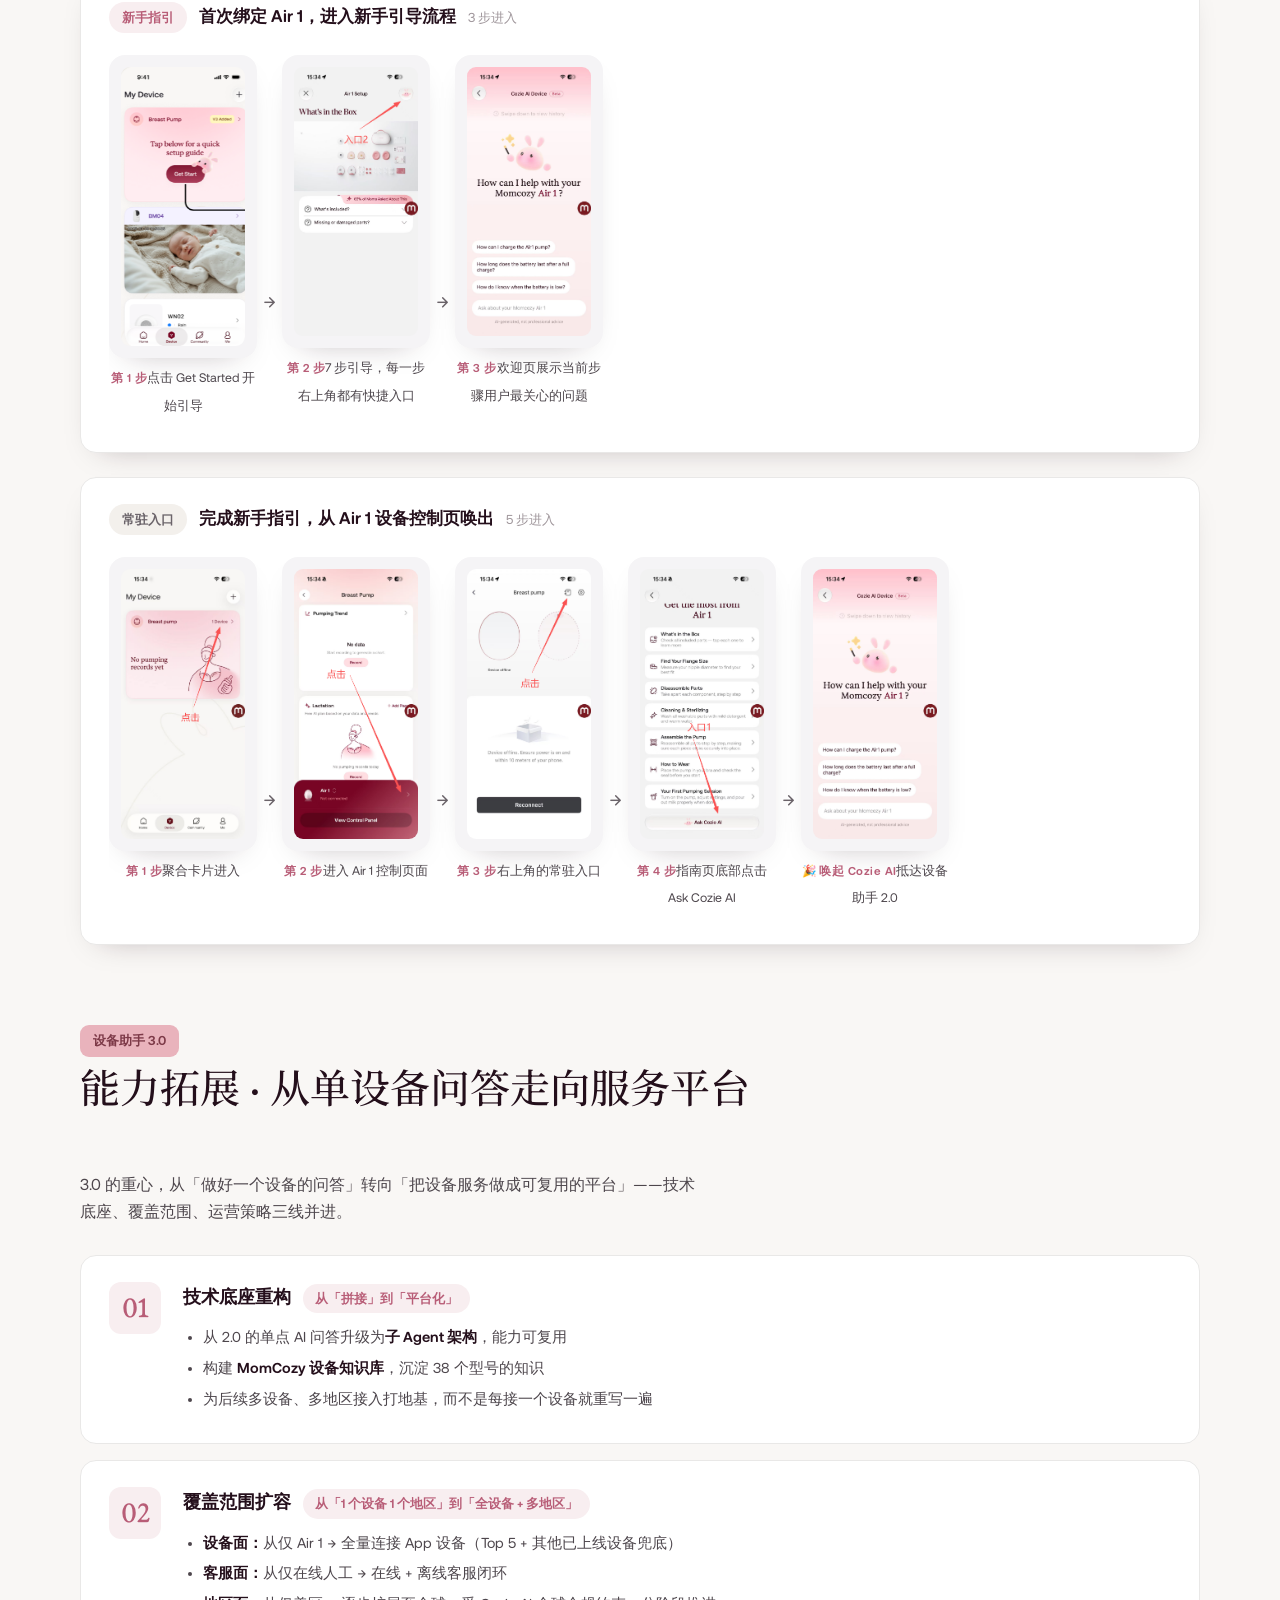
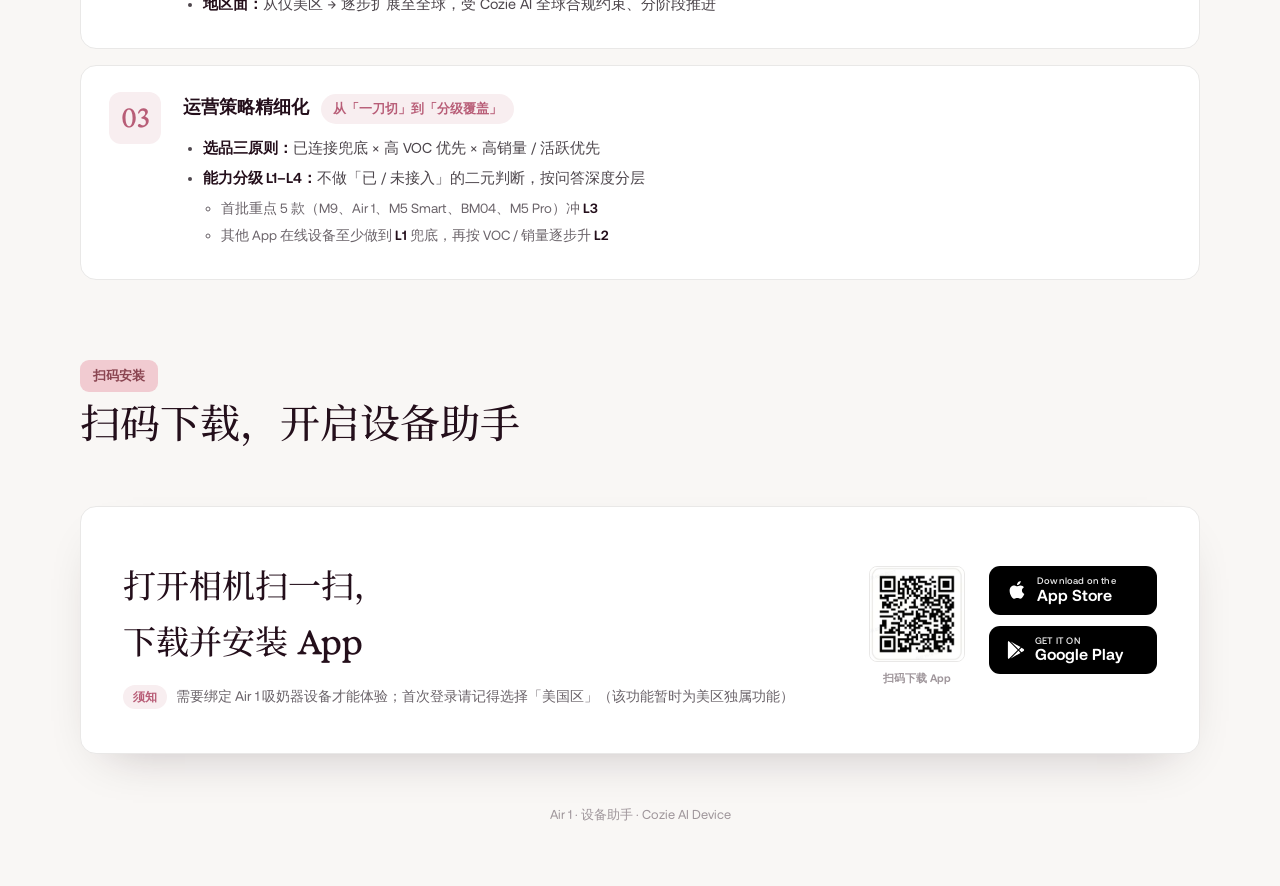
==== commit a47676d9: "data summary update" ====
--- a/index.html
+++ b/index.html
@@ -222,7 +222,24 @@
       <!-- ③ 总结 -->
       <div class="data-block">
         <div class="data-block-label">③ 总结</div>
-        <p class="data-summary">对标行业：竞品调研显示，同类新手引导的完成率转化约为 75%。而 Air 1 设备助手 1.0 的引导内完成率达 83.6%（点击 Get Started → 完成 7 步引导），明显优于竞品水平；同时用户在步骤页的平均停留达 1.95 分钟、完整引导总时长约 4.2 分钟。更高的完成率叠加更长的停留时长，说明用户并非走马观花，而是真正把引导内容「看了进去」——这正是内容切片化、分步引导带来的价值。</p>
+        <div class="summary-list">
+          <div class="sum-item">
+            <h4>欢迎页承接表现好</h4>
+            <p>进入欢迎页后，约 <b>76.6%</b> 的用户会继续点击「Get Started」。说明 Welcome Page 本身没有形成明显阻力，用户对新手指引的开始意愿较高。</p>
+          </div>
+          <div class="sum-item">
+            <h4>7 步流程整体完成表现较好</h4>
+            <p>对标竞品调研——同类新手引导的完成率转化约为 <b>75%</b>，而我们 Get Started → 完成页的比例约 <b>83.6%</b>，明显优于竞品水平。考虑到流程包含 7 个步骤、约 4 分钟的引导视频内容，这个量级说明进入指引后的用户持续完成意愿较强。</p>
+          </div>
+          <div class="sum-item">
+            <h4>内容不是「点进即走」</h4>
+            <p>步骤页平均停留约 <b>1 分 57 秒</b>，相当于完整引导总时长（约 4 分 12 秒）的约 <b>46%</b>。说明用户不是一滑即走，而是认真看过了。</p>
+          </div>
+          <div class="sum-item">
+            <h4>绑定用户进入欢迎页的比率</h4>
+            <p>按 8/7 – 9/18 口径，期间新增绑定 <b>8,639</b>、欢迎页累计 UV <b>7,812</b>，覆盖比例约 <b>90.4%</b>。</p>
+          </div>
+        </div>
       </div>
     </div>
   </section>
--- a/styles.css
+++ b/styles.css
@@ -874,6 +874,13 @@
 
   .data-summary{color:var(--body);font-size:15px;line-height:1.78;margin:14px 0 0;max-width:72ch}
 
+  /* 总结 · 分点结构 */
+  .summary-list{display:flex;flex-direction:column;gap:16px;margin-top:16px}
+  .sum-item{padding-left:16px;border-left:3px solid var(--rose)}
+  .sum-item h4{margin:0 0 4px;font-size:15.5px;font-weight:600;color:var(--ink)}
+  .sum-item p{margin:0;color:var(--body);font-size:14.5px;line-height:1.72;max-width:76ch}
+  .sum-item p b{color:var(--ink);font-weight:600}
+
   /* ===================================================== */
   /* 3.0 · 能力拓展（竖排演进条）                            */
   /* ===================================================== */
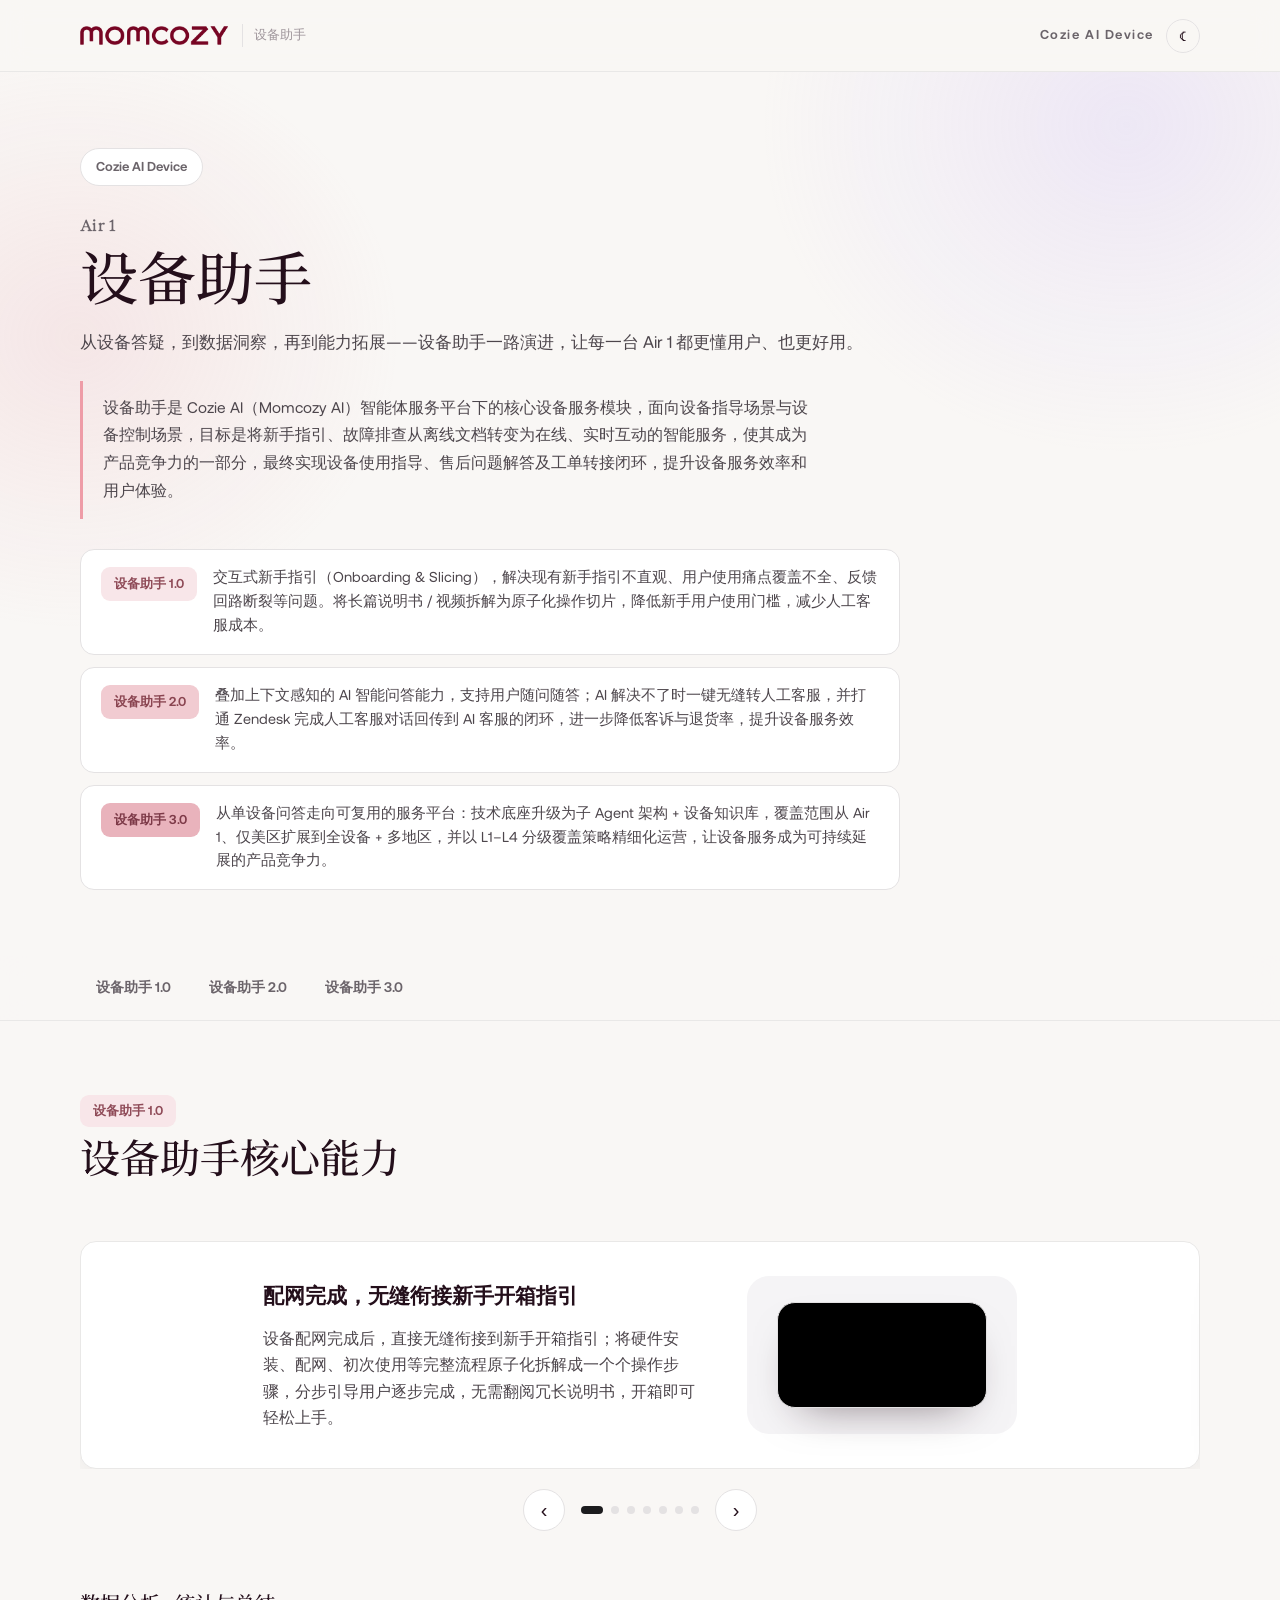
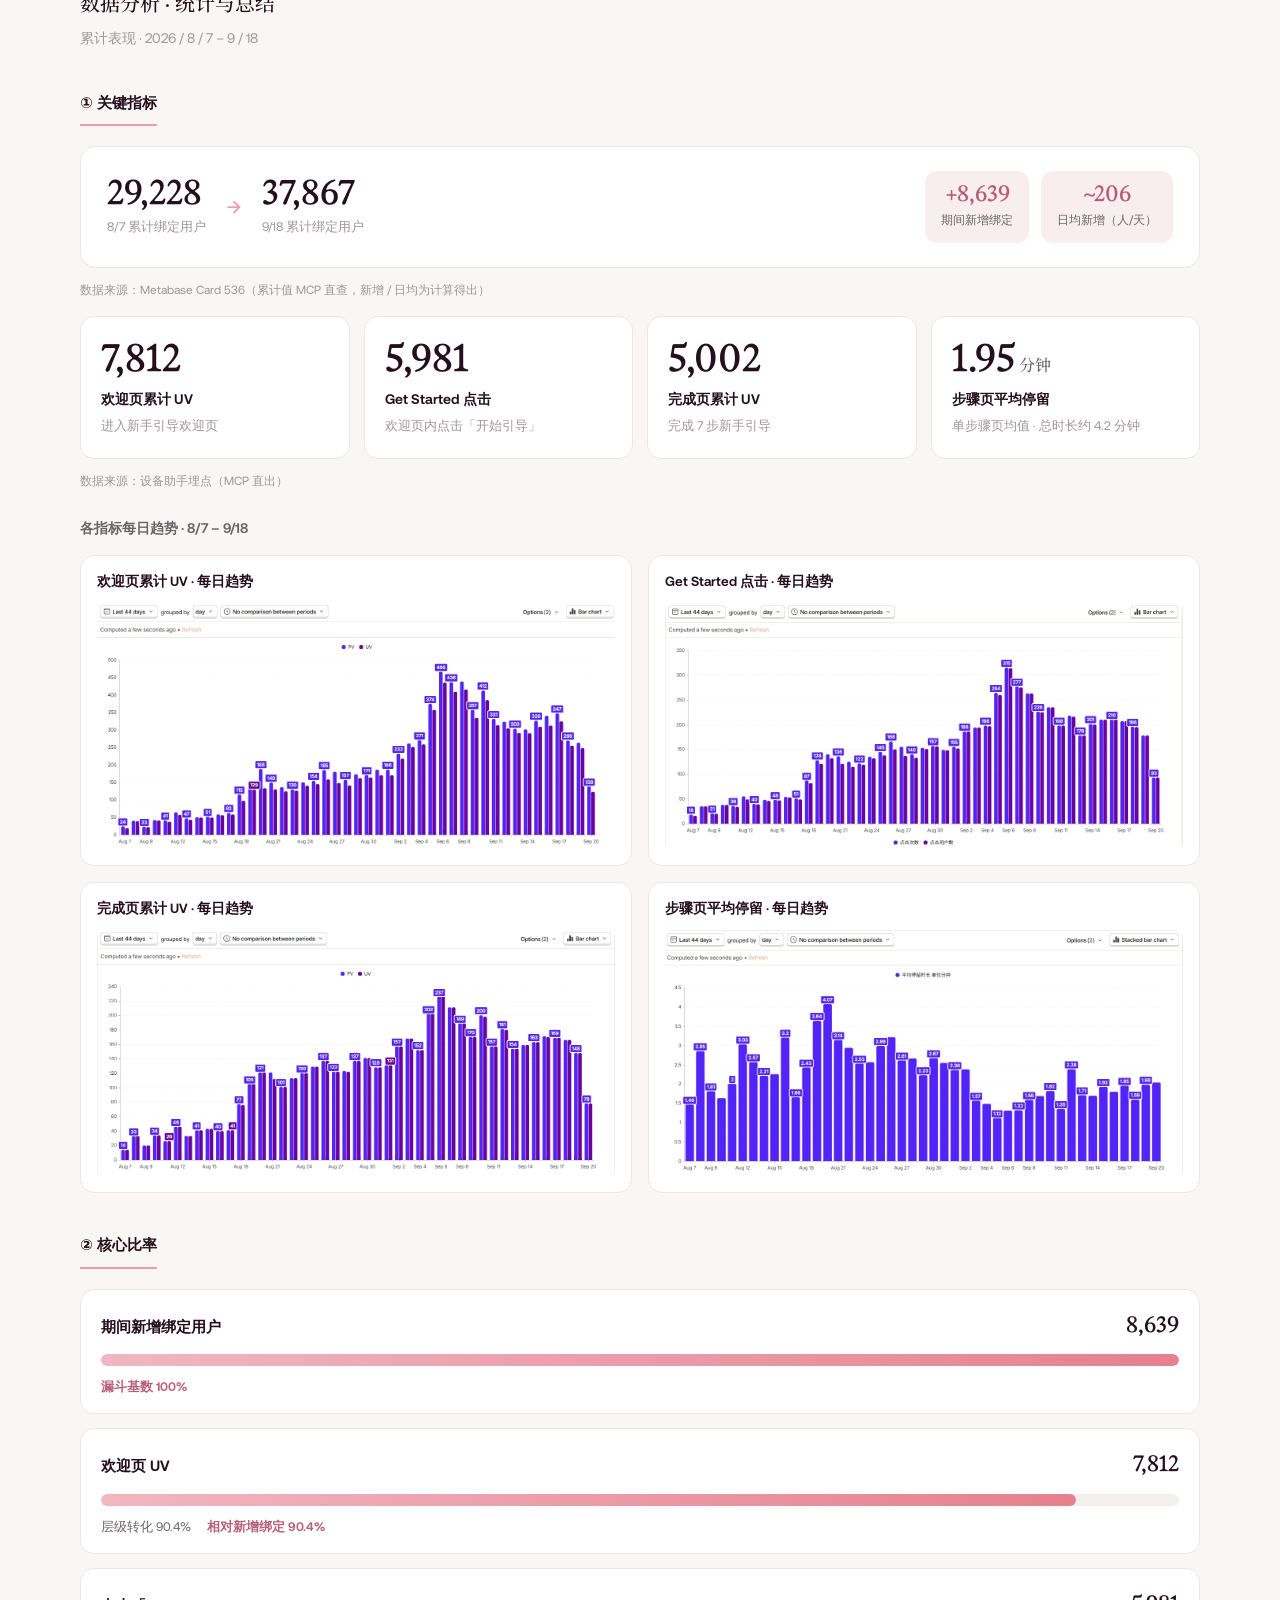
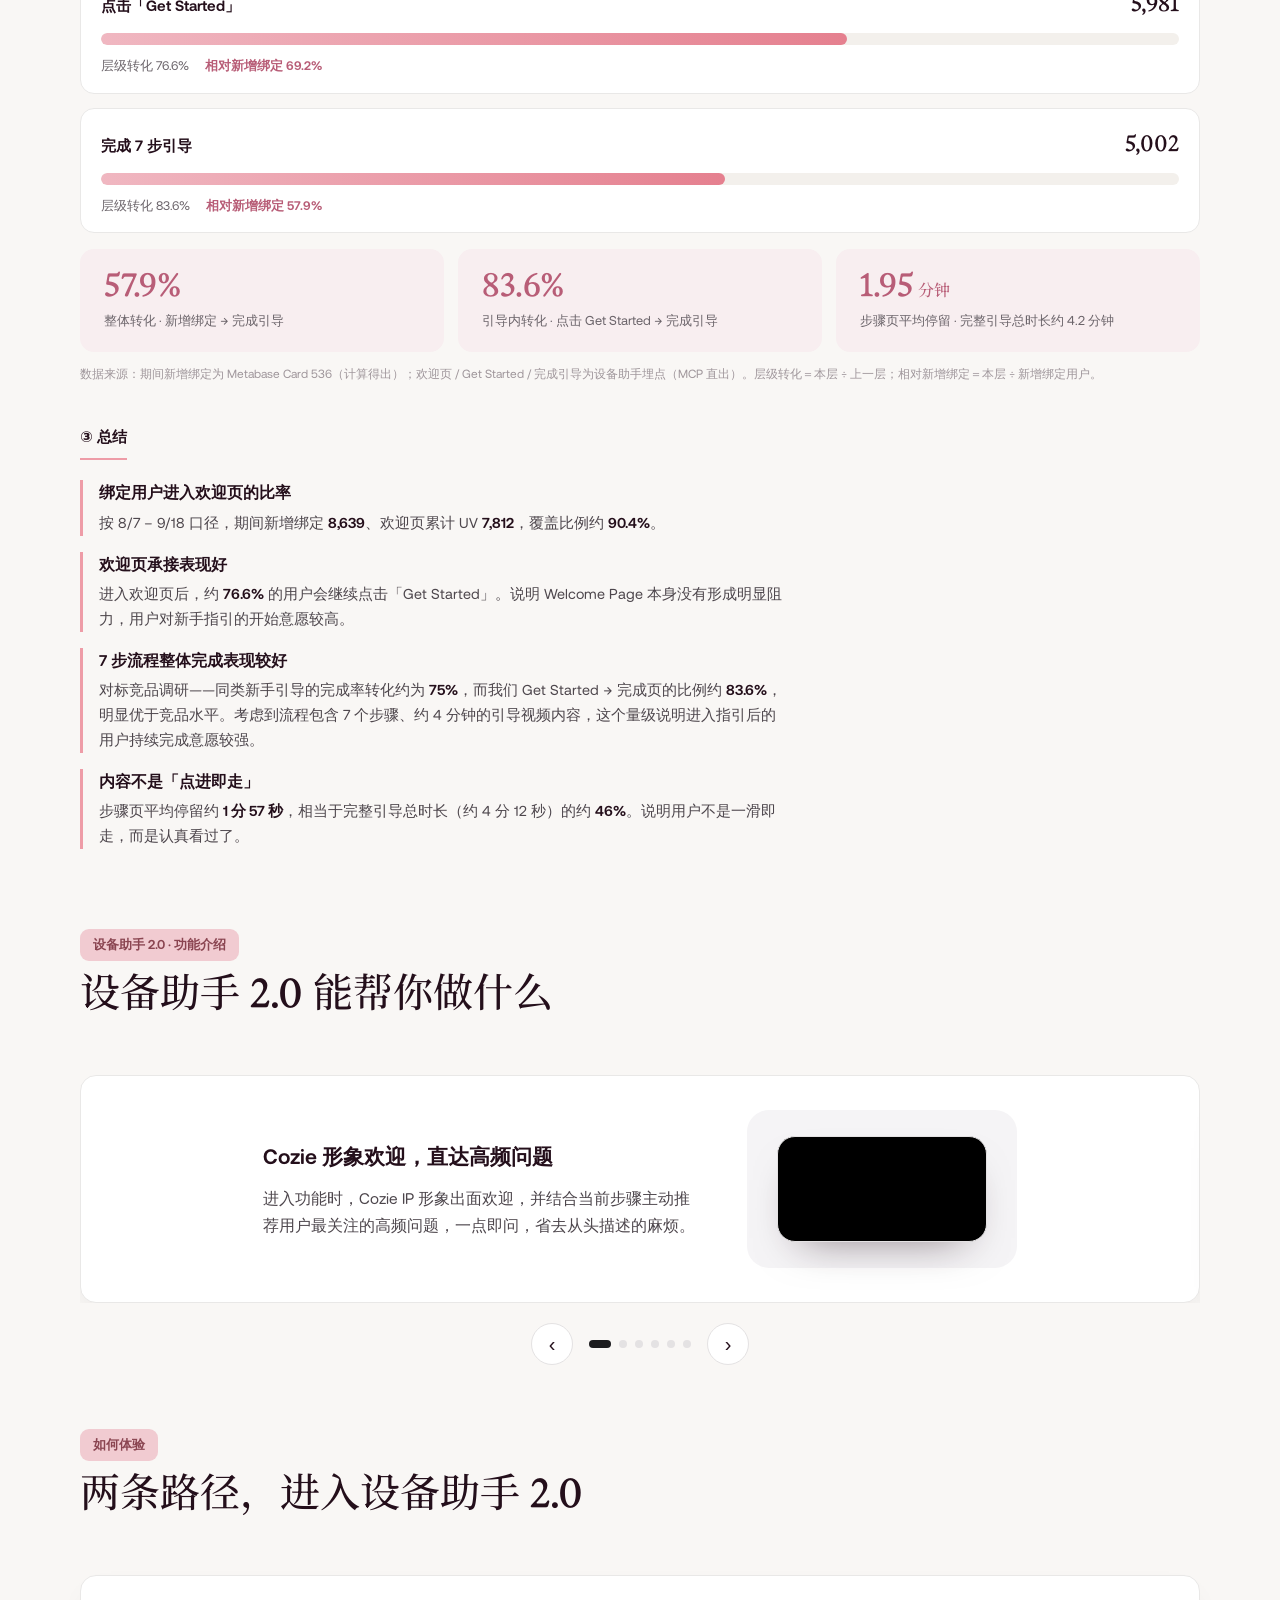
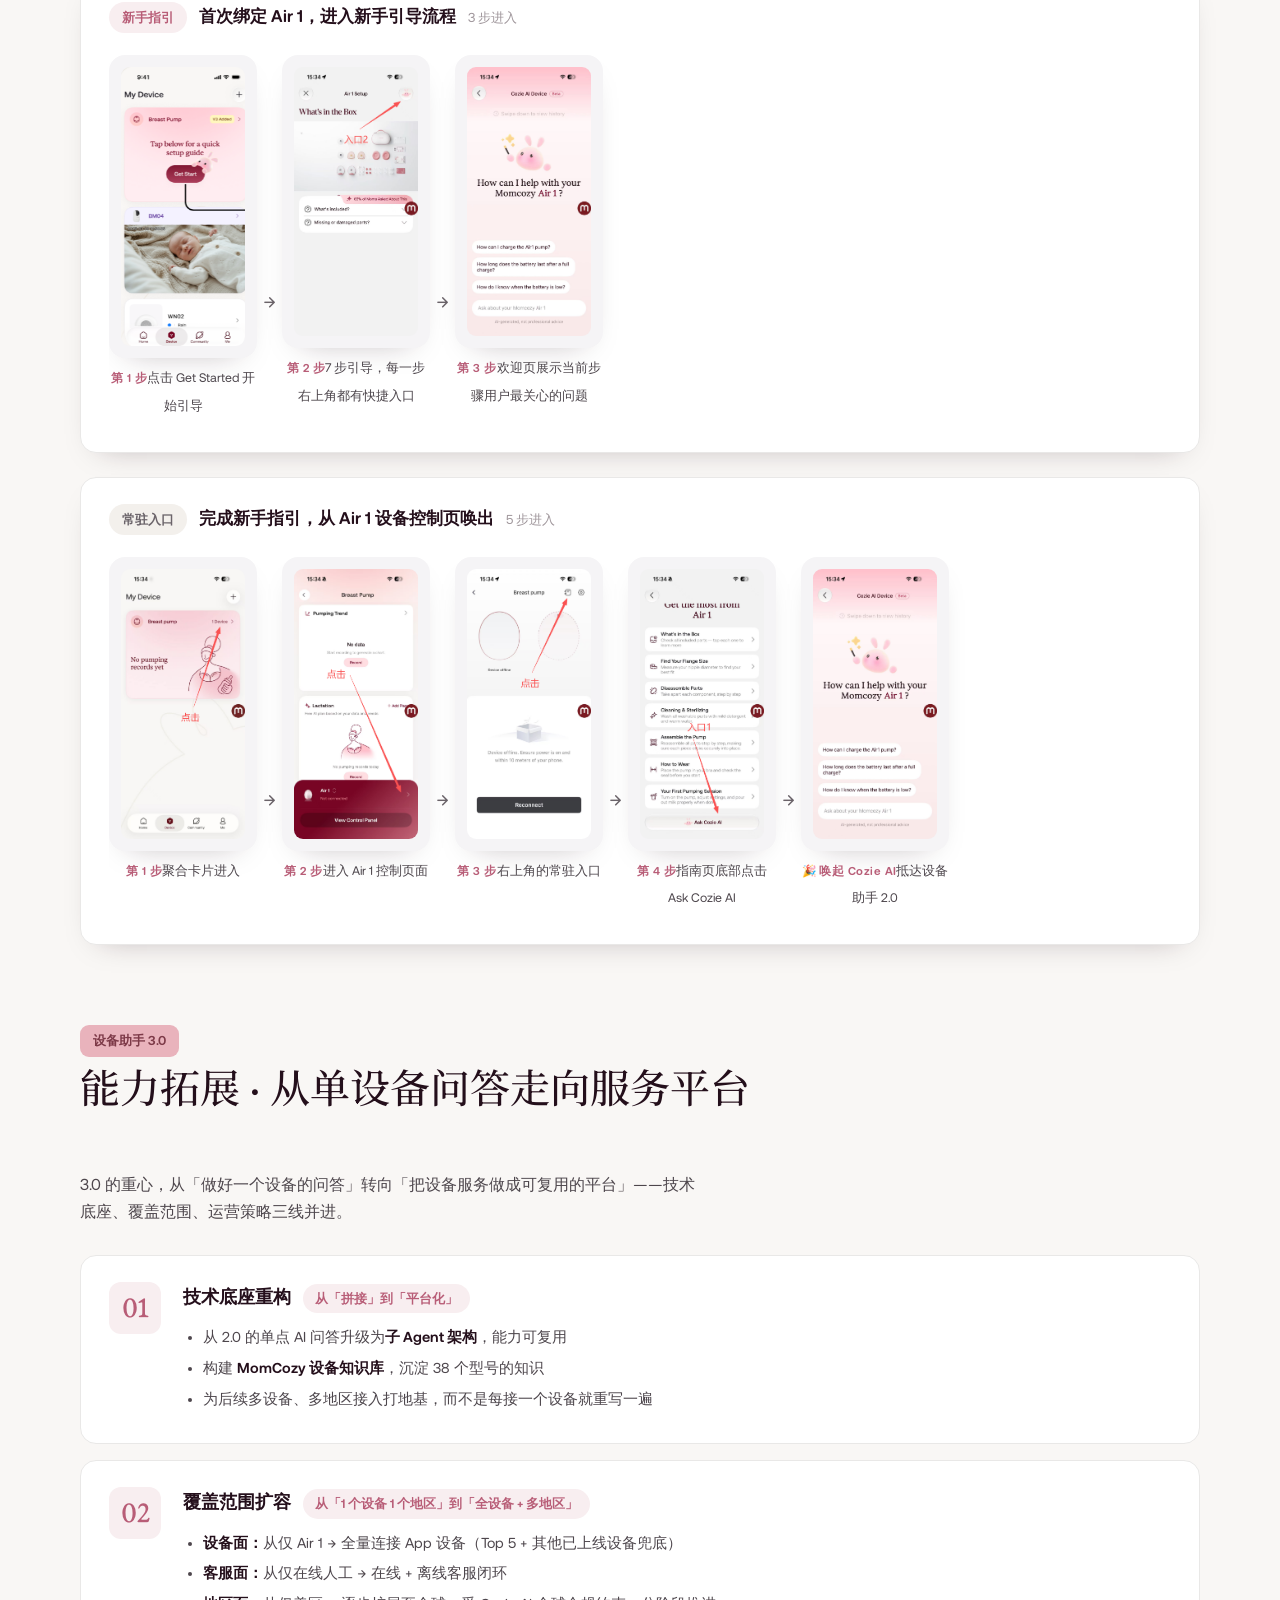
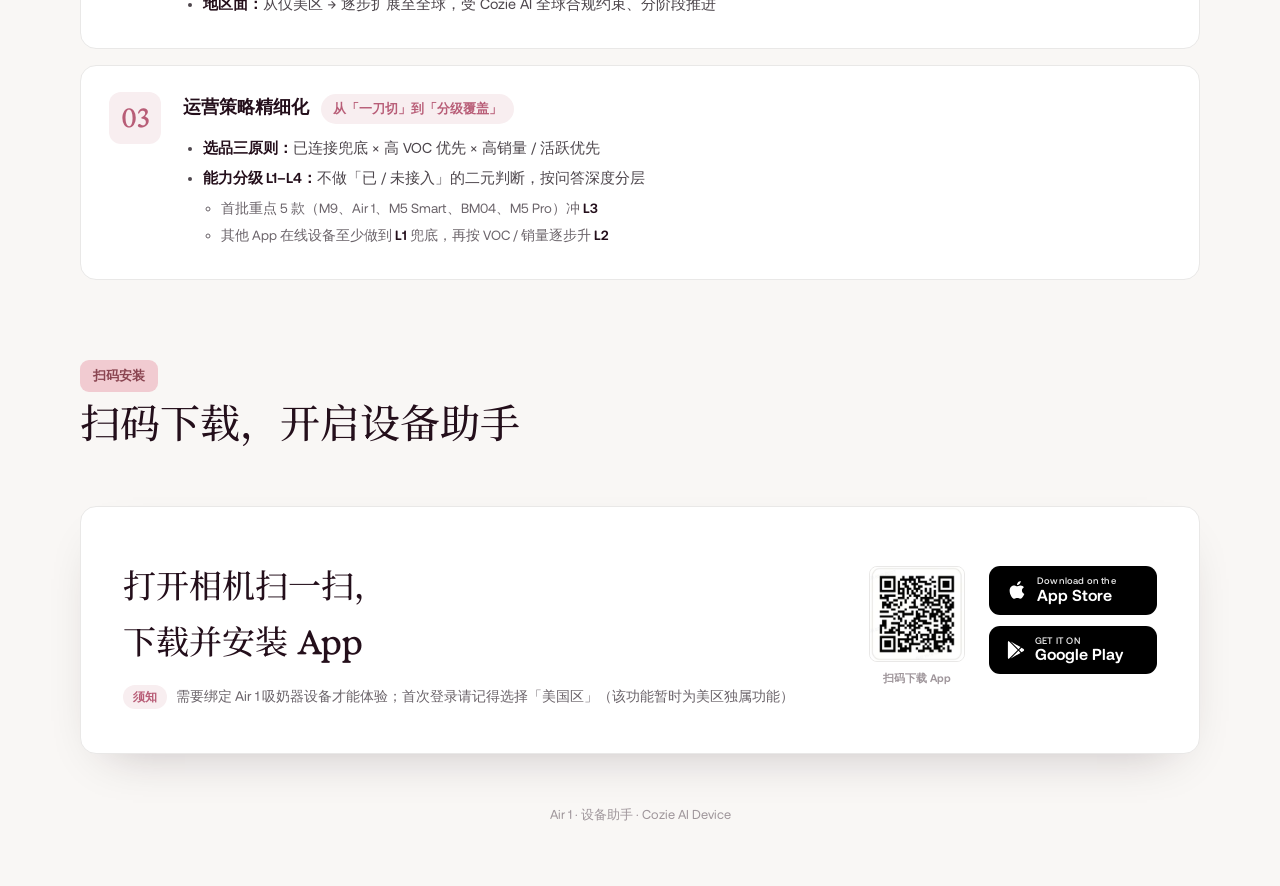
==== commit 7fac93e3: "数据总结update" ====
--- a/index.html
+++ b/index.html
@@ -224,6 +224,10 @@
         <div class="data-block-label">③ 总结</div>
         <div class="summary-list">
           <div class="sum-item">
+            <h4>绑定用户进入欢迎页的比率</h4>
+            <p>按 8/7 – 9/18 口径，期间新增绑定 <b>8,639</b>、欢迎页累计 UV <b>7,812</b>，覆盖比例约 <b>90.4%</b>。</p>
+          </div>
+          <div class="sum-item">
             <h4>欢迎页承接表现好</h4>
             <p>进入欢迎页后，约 <b>76.6%</b> 的用户会继续点击「Get Started」。说明 Welcome Page 本身没有形成明显阻力，用户对新手指引的开始意愿较高。</p>
           </div>
@@ -234,10 +238,6 @@
           <div class="sum-item">
             <h4>内容不是「点进即走」</h4>
             <p>步骤页平均停留约 <b>1 分 57 秒</b>，相当于完整引导总时长（约 4 分 12 秒）的约 <b>46%</b>。说明用户不是一滑即走，而是认真看过了。</p>
-          </div>
-          <div class="sum-item">
-            <h4>绑定用户进入欢迎页的比率</h4>
-            <p>按 8/7 – 9/18 口径，期间新增绑定 <b>8,639</b>、欢迎页累计 UV <b>7,812</b>，覆盖比例约 <b>90.4%</b>。</p>
           </div>
         </div>
       </div>
